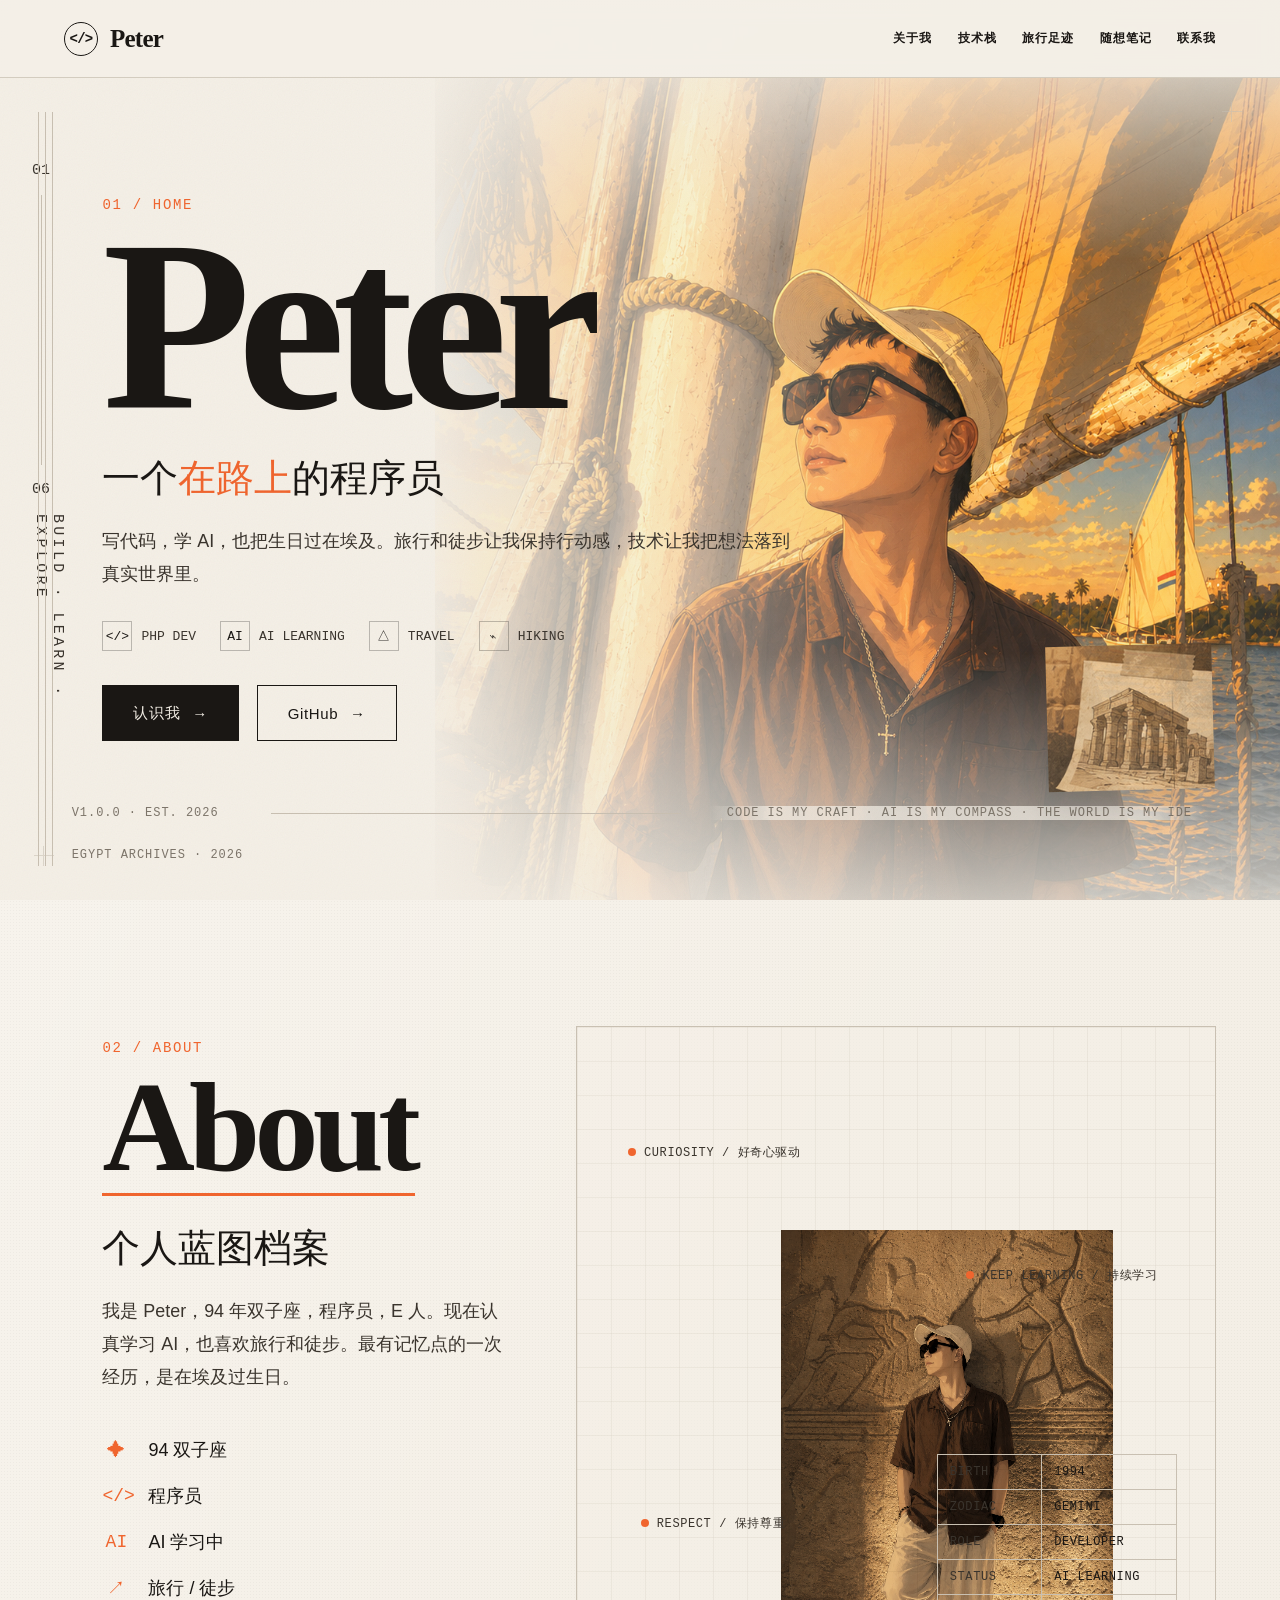
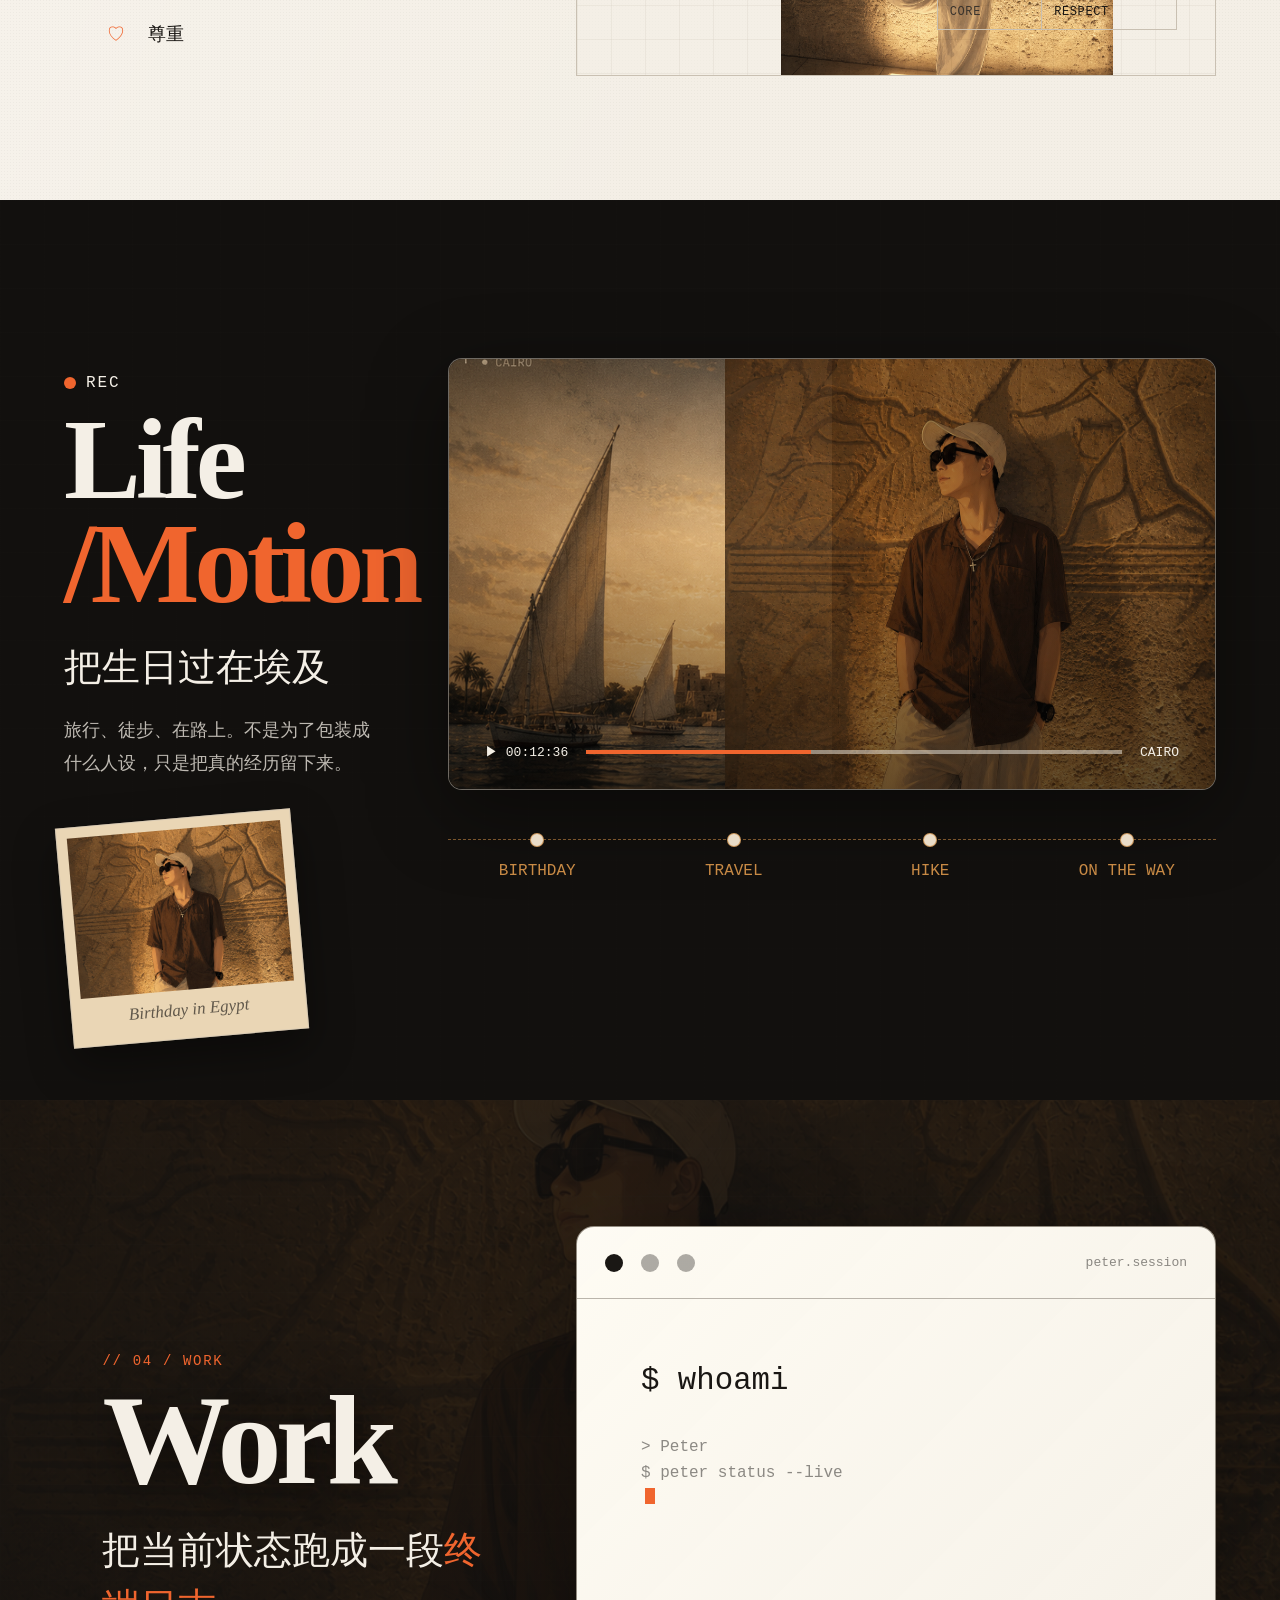
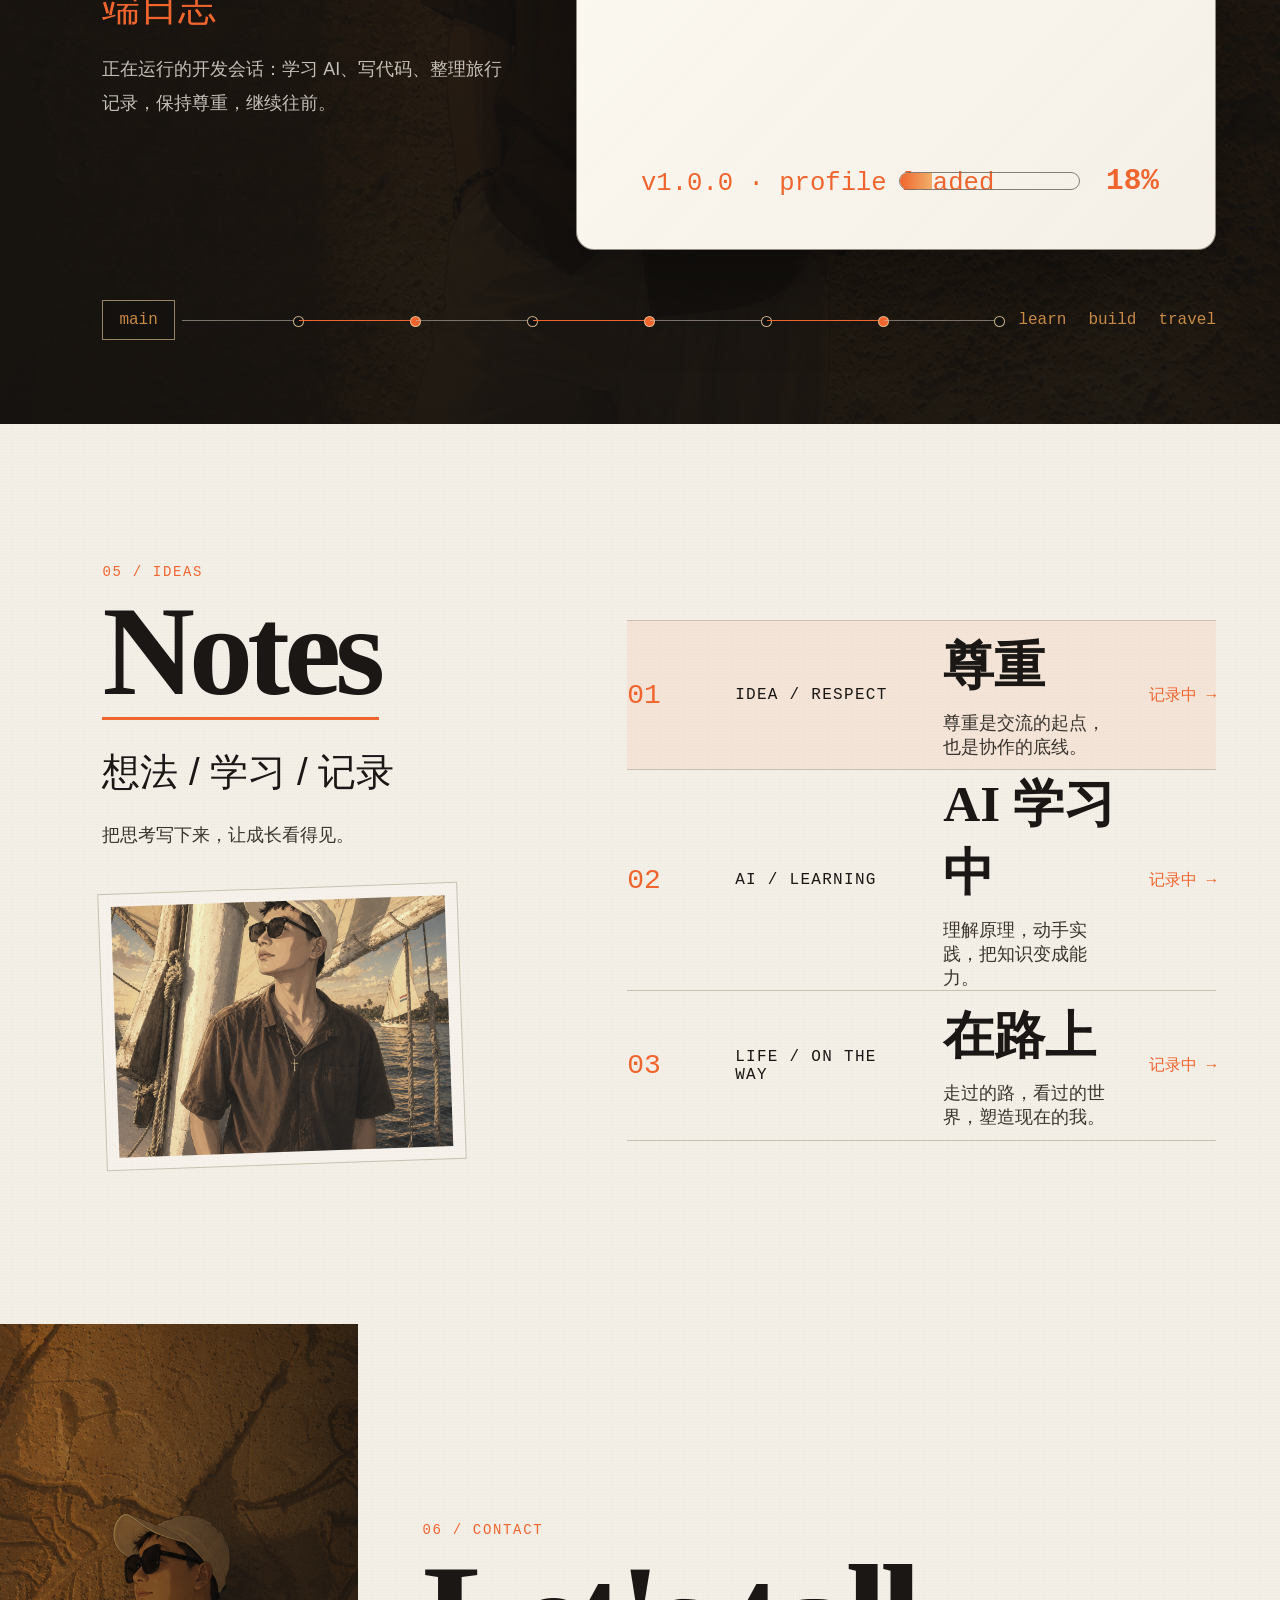
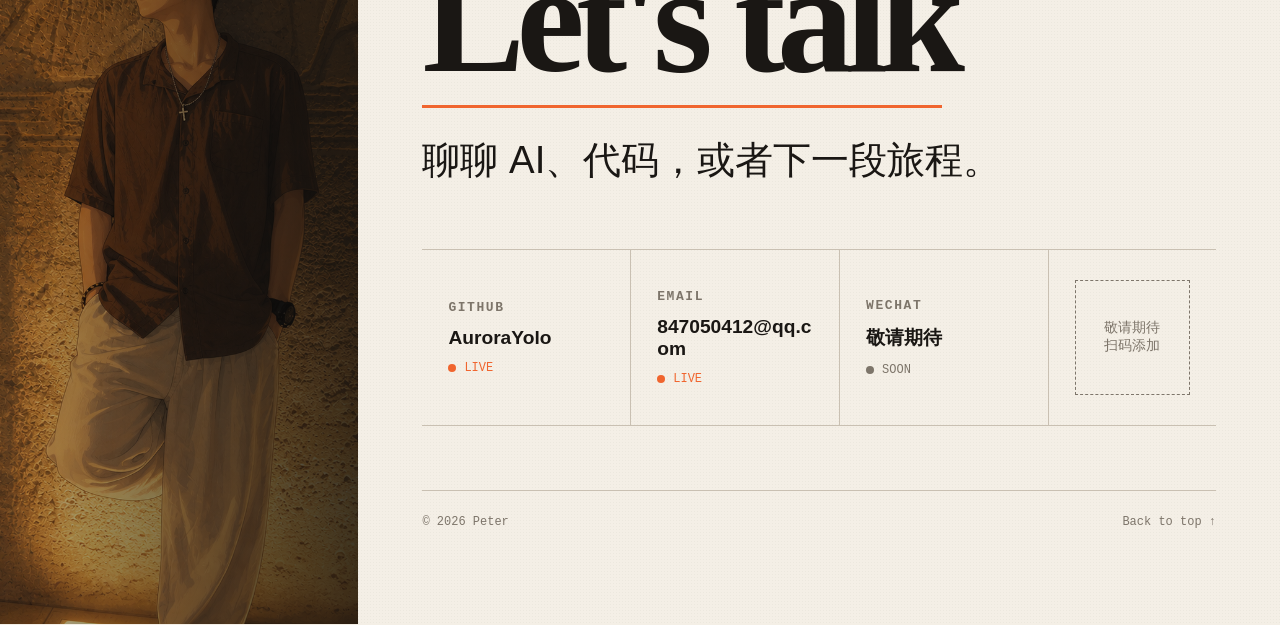
==== index.html @ a28d8b32 "fix" ====
<!doctype html>
<html lang="zh-CN">
  <head>
    <meta charset="utf-8" />
    <meta name="viewport" content="width=device-width, initial-scale=1" />
    <title>Peter - 一个在路上的程序员</title>
    <meta name="description" content="Peter 的个人主页：程序员，AI 学习中，旅行，徒步，在埃及过生日。" />
    <link rel="icon" href="data:," />
    <link rel="stylesheet" href="styles.css?v=20260703i" />
    <script defer src="script.js?v=20260703i"></script>
  </head>
  <body>
    <header class="site-nav">
      <a class="brand" href="#home"><span class="brand-mark">&lt;/&gt;</span>Peter</a>
      <nav class="nav-links" aria-label="主导航">
        <a href="#about">关于我</a>
        <a href="#work">技术栈</a>
        <a href="#life">旅行足迹</a>
        <a href="#notes">随想笔记</a>
        <a href="#contact">联系我</a>
      </nav>
    </header>

    <div class="rail" aria-hidden="true"><span></span><span></span><span></span></div>
    <i class="cross tr" aria-hidden="true"></i>
    <i class="cross bl" aria-hidden="true"></i>
    <i class="cross br" aria-hidden="true"></i>

    <main class="one-page">
      <section id="home" class="page hero" aria-label="Peter 主页">
        <div class="hero-copy" data-reveal>
          <p class="section-index">01 / HOME</p>
          <h1 class="display">Peter</h1>
          <p class="lead">一个<span class="accent">在路上</span>的程序员</p>
          <p class="copy">写代码，学 AI，也把生日过在埃及。旅行和徒步让我保持行动感，技术让我把想法落到真实世界里。</p>
          <div class="hero-meta icon-meta" aria-label="身份标签">
            <span><i>&lt;/&gt;</i>PHP Dev</span>
            <span><i>AI</i>AI Learning</span>
            <span><i>△</i>Travel</span>
            <span><i>⌁</i>Hiking</span>
          </div>
          <div class="btn-row">
            <a class="btn primary" href="#about">认识我 <span>→</span></a>
            <a class="btn" href="https://github.com/AuroraYolo" target="_blank" rel="noopener">GitHub <span>→</span></a>
          </div>
        </div>
        <figure class="hero-art is-particle-loading" data-reveal>
          <img src="assets/generated/peter-egypt-sail-anime-v2.png" alt="Peter 在埃及帆船上的日漫风格旅行照" />
        </figure>
        <figure class="hero-sketch" aria-hidden="true">
          <img src="assets/generated/hero-temple-sketch.png" alt="" />
        </figure>
        <div class="hero-side" aria-hidden="true">
          <span>01</span>
          <i></i>
          <span>06</span>
          <b>BUILD · LEARN · EXPLORE</b>
        </div>
        <div class="hero-footer" aria-hidden="true">
          <span>V1.0.0 · EST. 2026</span>
          <span>CODE IS MY CRAFT · AI IS MY COMPASS · THE WORLD IS MY IDE</span>
          <span>EGYPT ARCHIVES · 2026</span>
        </div>
      </section>

      <section id="about" class="page blueprint" aria-label="关于 Peter">
        <div data-reveal>
          <p class="section-index">02 / ABOUT</p>
          <h2 class="title"><span class="title-line">About</span></h2>
          <p class="lead">个人蓝图档案</p>
          <p class="copy">我是 Peter，94 年双子座，程序员，E 人。现在认真学习 AI，也喜欢旅行和徒步。最有记忆点的一次经历，是在埃及过生日。</p>
          <ul class="spec-list">
            <li><i>✦</i>94 双子座</li>
            <li><i>&lt;/&gt;</i>程序员</li>
            <li><i>AI</i>AI 学习中</li>
            <li><i>↗</i>旅行 / 徒步</li>
            <li><i>♡</i>尊重</li>
          </ul>
        </div>

        <div class="blueprint-board" aria-label="Peter 个人蓝图" data-reveal>
          <img src="assets/generated/peter-egypt-wall-anime.png" alt="Peter 埃及石壁日漫风格人物图" />
          <span class="callout c1">Curiosity / 好奇心驱动</span>
          <span class="callout c2">Keep learning / 持续学习</span>
          <span class="callout c3">Respect / 保持尊重</span>
          <div class="spec-table">
            <div><span>Birth</span><span>1994</span></div>
            <div><span>Zodiac</span><span>Gemini</span></div>
            <div><span>Role</span><span>Developer</span></div>
            <div><span>Status</span><span>AI Learning</span></div>
            <div><span>Core</span><span>Respect</span></div>
          </div>
        </div>
      </section>

      <section id="life" class="page motion" aria-label="生活与旅行">
        <div class="motion-grid">
          <div data-reveal>
            <p class="rec">REC</p>
            <h2 class="title">Life<br /><span class="accent">/Motion</span></h2>
            <p class="lead">把生日过在埃及</p>
            <p class="copy">旅行、徒步、在路上。不是为了包装成什么人设，只是把真的经历留下来。</p>
            <div class="motion-coords" aria-label="旅行坐标">
              <span>CAIRO, EGYPT</span>
              <strong>30.0444° N, 31.2357° E</strong>
            </div>
            <figure class="memory-card">
              <img src="assets/generated/peter-egypt-wall-anime.png" alt="Peter 在埃及石壁前的日漫风格旅行拍立得" />
              <figcaption>Birthday in Egypt</figcaption>
            </figure>
          </div>

          <div data-reveal>
            <figure class="video-frame">
              <img class="video-bg" src="assets/generated/life-nile-video-bg.png" alt="尼罗河帆船旅行背景" />
              <img class="video-person" src="assets/generated/peter-egypt-wall-anime.png" alt="Peter 在埃及石壁前的日漫风格旅行画面" />
              <figcaption class="player">
                <span>▶ 00:12:36</span>
                <span class="track"><i></i></span>
                <span>CAIRO</span>
              </figcaption>
            </figure>
            <div class="route" aria-label="旅行关键词">
              <span>Birthday</span>
              <span>Travel</span>
              <span>Hike</span>
              <span>On the way</span>
            </div>
          </div>
        </div>
      </section>

      <section id="work" class="page work-page" aria-label="终端状态展示">
        <div class="work-grid">
          <div data-reveal>
            <p class="section-index">// 04 / WORK</p>
            <h2 class="title">Work</h2>
            <p class="lead">把当前状态跑成一段<span class="accent">终端日志</span></p>
            <p class="copy">正在运行的开发会话：学习 AI、写代码、整理旅行记录，保持尊重，继续往前。</p>
          </div>

          <div class="terminal" data-reveal>
            <div class="term-bar">
              <span class="window-dots" aria-hidden="true"><i></i><i></i><i></i></span>
              <span class="term-title">peter.session</span>
            </div>
            <div class="term-body">
              <div class="terminal-main">
                <div class="code-lines terminal-output" aria-live="polite" aria-label="终端命令日志" data-terminal-output></div>
                <div class="terminal-progress">
                  <span class="terminal-status" data-terminal-status>v1.0.0 · waiting...</span>
                  <div class="progress" data-min="68" data-max="88" data-speed="2200"><span><i data-progress="75"></i></span><b>75%</b></div>
                </div>
              </div>
            </div>
          </div>
        </div>
        <div class="work-timeline" data-reveal aria-label="状态进度轨道">
          <span>main</span>
          <i></i>
          <b></b>
          <i></i>
          <b></b>
          <i></i>
          <b></b>
          <i></i>
          <em>learn</em>
          <em>build</em>
          <em>travel</em>
        </div>
      </section>

      <section id="notes" class="page notes-grid" aria-label="想法记录">
        <div data-reveal>
          <p class="section-index">05 / IDEAS</p>
          <h2 class="title"><span class="title-line">Notes</span></h2>
          <p class="lead">想法 / 学习 / 记录</p>
          <p class="copy">把思考写下来，让成长看得见。</p>
          <figure class="note-photo">
            <img src="assets/generated/peter-egypt-sail-anime-v2.png" alt="尼罗河帆船旅行缩略图" />
          </figure>
        </div>

        <div class="notes-list" data-reveal>
          <article class="note-row">
            <span class="note-no">01</span>
            <span class="note-type">Idea / Respect</span>
            <div>
              <h3>尊重</h3>
              <p>尊重是交流的起点，也是协作的底线。</p>
            </div>
            <span class="note-link">记录中 →</span>
          </article>
          <article class="note-row">
            <span class="note-no">02</span>
            <span class="note-type">AI / Learning</span>
            <div>
              <h3>AI 学习中</h3>
              <p>理解原理，动手实践，把知识变成能力。</p>
            </div>
            <span class="note-link">记录中 →</span>
          </article>
          <article class="note-row">
            <span class="note-no">03</span>
            <span class="note-type">Life / On the way</span>
            <div>
              <h3>在路上</h3>
              <p>走过的路，看过的世界，塑造现在的我。</p>
            </div>
            <span class="note-link">记录中 →</span>
          </article>
        </div>
      </section>

      <section id="contact" class="contact-page" aria-label="联系 Peter">
        <figure class="contact-portrait" data-reveal>
          <img src="assets/generated/peter-egypt-wall-anime.png" alt="Peter 埃及石壁日漫风格人物图" />
        </figure>
        <div class="contact-main" data-reveal>
          <p class="section-index">06 / CONTACT</p>
          <h2 class="contact-title">Let's talk</h2>
          <p class="lead">聊聊 AI、代码，或者下一段旅程。</p>

          <div class="signal-grid" aria-label="联系方式">
            <a class="signal-card" href="https://github.com/AuroraYolo" target="_blank" rel="noopener">
              <b>GITHUB</b>
              <strong>AuroraYolo</strong>
              <span class="live">LIVE</span>
            </a>
            <a class="signal-card" href="mailto:847050412@qq.com">
              <b>EMAIL</b>
              <strong>847050412@qq.com</strong>
              <span class="live">LIVE</span>
            </a>
            <div class="signal-card">
              <b>WECHAT</b>
              <strong>敬请期待</strong>
              <span class="soon">SOON</span>
            </div>
            <div class="signal-card">
              <div class="qr-placeholder">敬请期待<br />扫码添加</div>
            </div>
          </div>

          <footer class="footer">
            <span>© 2026 Peter</span>
            <a href="#home">Back to top ↑</a>
          </footer>
        </div>
      </section>
    </main>
  </body>
</html>
---- styles.css ----
:root {
  --paper: #f4efe6;
  --paper-deep: #e9dcc8;
  --ink: #1a1714;
  --ink-soft: #3a342d;
  --muted: #7d756a;
  --line: #c9c0b2;
  --accent: #f0652e;
  --dark: #12100e;
  --dark-soft: #1c1713;
  --gold: #c88a45;
  --nav-h: 78px;
  --pad-x: clamp(20px, 5vw, 72px);
  --serif: "Times New Roman", "Noto Serif SC", "Songti SC", serif;
  --sans: Inter, -apple-system, BlinkMacSystemFont, "Noto Sans SC", "PingFang SC", sans-serif;
  --mono: ui-monospace, SFMono-Regular, Menlo, Monaco, Consolas, monospace;
}

* { box-sizing: border-box; }
html { scroll-behavior: smooth; }
body {
  margin: 0;
  color: var(--ink);
  font-family: var(--sans);
  background:
    radial-gradient(rgba(26, 23, 20, .035) 1px, transparent 1px) 0 0 / 3px 3px,
    linear-gradient(115deg, rgba(255,255,255,.35), transparent 40%),
    var(--paper);
  overflow-x: hidden;
}
body::before {
  content: "";
  position: fixed;
  inset: 0;
  pointer-events: none;
  opacity: .05;
  mix-blend-mode: multiply;
  background-image: url("data:image/svg+xml,%3Csvg xmlns='http://www.w3.org/2000/svg' width='180' height='180'%3E%3Cfilter id='n'%3E%3CfeTurbulence type='fractalNoise' baseFrequency='.85' numOctaves='2' stitchTiles='stitch'/%3E%3C/filter%3E%3Crect width='100%25' height='100%25' filter='url(%23n)'/%3E%3C/svg%3E");
  z-index: 40;
}

a { color: inherit; text-decoration: none; }
img { display: block; max-width: 100%; }
figure { margin: 0; }
.one-page > section { scroll-margin-top: var(--nav-h); }

.site-nav {
  position: fixed;
  top: 0;
  left: 0;
  right: 0;
  z-index: 50;
  height: var(--nav-h);
  display: flex;
  align-items: center;
  justify-content: space-between;
  gap: 18px;
  padding: 0 var(--pad-x);
  border-bottom: 1px solid rgba(201, 192, 178, .75);
  background: rgba(244, 239, 230, .84);
  backdrop-filter: blur(10px);
}
.brand {
  display: flex;
  align-items: center;
  gap: 12px;
  font-family: var(--serif);
  font-size: 25px;
  font-weight: 700;
  letter-spacing: -.03em;
}
.brand-mark,
.icon-round {
  display: inline-grid;
  place-items: center;
  width: 34px;
  height: 34px;
  border: 1px solid var(--ink);
  border-radius: 50%;
  font-family: var(--mono);
  font-size: 14px;
}
.nav-links {
  display: flex;
  align-items: center;
  min-width: 0;
  gap: clamp(12px, 2vw, 28px);
  font-size: 12px;
  font-weight: 700;
  letter-spacing: .08em;
  text-transform: uppercase;
}
.nav-links a {
  position: relative;
  padding: 6px 0;
}
.nav-links a:hover,
.nav-links a.is-active { color: var(--accent); }
.nav-links a.is-active::after {
  content: "";
  position: absolute;
  left: 0;
  right: 0;
  bottom: 0;
  height: 1px;
  background: var(--accent);
}

.rail {
  position: fixed;
  left: clamp(18px, 3vw, 48px);
  top: calc(var(--nav-h) + 34px);
  bottom: 34px;
  z-index: 3;
  width: 16px;
  pointer-events: none;
}
.rail span {
  position: absolute;
  top: 0;
  bottom: 0;
  width: 1px;
  background: var(--line);
}
.rail span:nth-child(2) { left: 7px; }
.rail span:nth-child(3) { left: 14px; }

.cross {
  position: fixed;
  z-index: 4;
  width: 20px;
  height: 20px;
  opacity: .55;
  pointer-events: none;
}
.cross::before,
.cross::after {
  content: "";
  position: absolute;
  background: var(--line);
}
.cross::before { left: 9px; top: 0; width: 1px; height: 20px; }
.cross::after { top: 9px; left: 0; width: 20px; height: 1px; }
.cross.tr { top: calc(var(--nav-h) + 24px); right: 38px; }
.cross.bl { bottom: 34px; left: 34px; }
.cross.br { bottom: 34px; right: 38px; }

.page {
  min-height: 100vh;
  padding: calc(var(--nav-h) + 48px) var(--pad-x) 56px clamp(60px, 8vw, 128px);
  position: relative;
}
.section-index {
  font-family: var(--mono);
  color: var(--accent);
  font-size: 14px;
  letter-spacing: .12em;
  text-transform: uppercase;
}
.eyebrow {
  font-family: var(--mono);
  color: var(--muted);
  font-size: 12px;
  letter-spacing: .18em;
  text-transform: uppercase;
}
.display {
  margin: 0;
  font-family: var(--serif);
  font-size: clamp(88px, 15vw, 250px);
  line-height: .82;
  letter-spacing: -.055em;
  font-weight: 700;
}
.title {
  margin: 0;
  font-family: var(--serif);
  font-size: clamp(64px, 10vw, 145px);
  line-height: .9;
  letter-spacing: -.045em;
}
.title-line {
  display: inline-block;
  border-bottom: 3px solid var(--accent);
  padding-bottom: .06em;
}
.lead {
  margin: 24px 0 0;
  max-width: 760px;
  font-size: clamp(24px, 3vw, 44px);
  line-height: 1.48;
  font-weight: 300;
}
.copy {
  color: var(--ink-soft);
  font-size: clamp(16px, 1.4vw, 21px);
  line-height: 1.85;
}
.accent { color: var(--accent); }
.btn-row { display: flex; gap: 18px; flex-wrap: wrap; margin-top: 34px; }
.btn {
  display: inline-flex;
  align-items: center;
  justify-content: center;
  gap: 12px;
  min-height: 56px;
  padding: 0 30px;
  border: 1px solid var(--ink);
  font-size: 15px;
  letter-spacing: .04em;
  transition: .25s ease;
}
.btn:hover { transform: translateY(-2px); border-color: var(--accent); color: var(--accent); }
.btn.primary { background: var(--ink); color: var(--paper); }
.btn.primary:hover { background: var(--accent); border-color: var(--accent); color: var(--paper); }

.hero {
  min-height: 100vh;
  display: flex;
  align-items: center;
  overflow: hidden;
  isolation: isolate;
  padding-top: calc(var(--nav-h) + 72px);
  padding-bottom: 72px;
}
.hero-copy {
  width: min(780px, 54vw);
  padding-bottom: clamp(28px, 6vh, 70px);
  position: relative;
  z-index: 2;
}
.hero .display { font-size: clamp(118px, 19vw, 300px); }
.hero .lead { max-width: 820px; }
.hero-meta {
  display: flex;
  flex-wrap: wrap;
  gap: 16px 24px;
  margin: 30px 0 0;
  font-family: var(--mono);
  color: var(--ink-soft);
  font-size: 13px;
  text-transform: uppercase;
}
.hero-meta span {
  display: inline-flex;
  align-items: center;
  gap: 9px;
}
.hero-meta span::before {
  content: "";
  width: 7px;
  height: 7px;
  border-radius: 50%;
  background: var(--accent);
}
.icon-meta span::before { display: none; }
.icon-meta i {
  display: inline-grid;
  place-items: center;
  width: 30px;
  height: 30px;
  border: 1px solid rgba(26,23,20,.26);
  color: var(--ink);
  font-style: normal;
  font-size: 13px;
}
.hero-art {
  position: absolute;
  inset: var(--nav-h) 0 0 0;
  z-index: 0;
  min-height: 0;
  pointer-events: none;
}
.hero-art img {
  position: absolute;
  right: 0;
  top: 0;
  z-index: 0;
  width: min(66vw, 980px);
  height: 100%;
  object-fit: cover;
  object-position: center top;
  filter: saturate(1.03) contrast(1.03);
  transition: opacity .85s ease, filter 1.1s cubic-bezier(.22,1,.36,1), transform 1.1s cubic-bezier(.22,1,.36,1);
}
.hero-art.is-particle-loading img {
  opacity: .08;
  filter: saturate(1.05) contrast(1.04) blur(14px);
  transform: scale(1.025);
}
.hero-particles {
  position: absolute;
  z-index: 2;
  pointer-events: none;
  opacity: .95;
  transition: opacity .45s ease;
}
.hero-particles.is-done { opacity: 0; }
.hero-art.is-particle-done img {
  opacity: 1;
  filter: saturate(1.03) contrast(1.03);
  transform: none;
}
.hero-art::before {
  content: "";
  position: absolute;
  inset: 0;
  z-index: 1;
  background:
    linear-gradient(90deg, var(--paper) 0%, rgba(244,239,230,.98) 33%, rgba(244,239,230,.48) 54%, transparent 76%),
    linear-gradient(180deg, rgba(244,239,230,.72), transparent 22%, rgba(244,239,230,.1) 70%, rgba(244,239,230,.8));
  pointer-events: none;
}
.stamp {
  position: absolute;
  z-index: 2;
  right: 3vw;
  bottom: 36px;
  border: 1px solid rgba(201,192,178,.85);
  padding: 16px 18px;
  font-family: var(--mono);
  font-size: 12px;
  color: var(--paper);
  background: rgba(18,16,14,.42);
  backdrop-filter: blur(6px);
}
.hero-sketch {
  position: absolute;
  z-index: 3;
  right: clamp(54px, 5.2vw, 92px);
  bottom: 110px;
  width: clamp(142px, 13vw, 208px);
  transform: rotate(-1.5deg);
  filter: sepia(.16) saturate(.92) contrast(.96);
  opacity: .9;
}
.hero-sketch img {
  width: 100%;
  box-shadow: 0 14px 38px rgba(44,32,20,.18);
}
.hero-side {
  position: absolute;
  left: 32px;
  top: 18%;
  bottom: 13%;
  z-index: 2;
  display: grid;
  grid-template-rows: auto 1fr auto 1fr;
  align-items: center;
  gap: 16px;
  font-family: var(--mono);
  color: var(--ink-soft);
  font-size: 15px;
}
.hero-side i {
  display: block;
  width: 1px;
  height: 100%;
  background: var(--line);
  margin-left: 9px;
}
.hero-side b {
  writing-mode: vertical-rl;
  letter-spacing: .22em;
  font-weight: 500;
}
.hero-footer {
  position: absolute;
  z-index: 2;
  left: clamp(70px, 5.6vw, 96px);
  right: clamp(70px, 5vw, 88px);
  bottom: 38px;
  display: grid;
  grid-template-columns: minmax(150px, auto) 1fr minmax(190px, auto);
  align-items: center;
  gap: 28px;
  font-family: var(--mono);
  color: var(--muted);
  font-size: 12px;
  letter-spacing: .08em;
}
.hero-footer::before {
  content: "";
  height: 1px;
  background: var(--line);
  grid-column: 2;
  grid-row: 1;
}
.hero-footer span:nth-child(2) {
  justify-self: center;
  padding: 0 18px;
  background: linear-gradient(90deg, transparent, rgba(244,239,230,.72) 12%, rgba(244,239,230,.72) 88%, transparent);
  position: relative;
  z-index: 1;
}
.hero-footer span:last-child {
  justify-self: end;
}

.blueprint {
  display: grid;
  grid-template-columns: minmax(280px, 32vw) minmax(0, 1fr);
  gap: clamp(34px, 5vw, 72px);
  align-items: start;
}
.spec-list {
  list-style: none;
  padding: 0;
  margin: 42px 0 0;
  display: grid;
  gap: 18px;
}
.spec-list li {
  display: grid;
  grid-template-columns: 34px 1fr;
  align-items: center;
  gap: 12px;
  font-size: 18px;
}
.spec-list i {
  width: 28px;
  height: 28px;
  display: grid;
  place-items: center;
  color: var(--accent);
  font-style: normal;
  font-family: var(--mono);
}
.blueprint-board {
  position: relative;
  min-height: 650px;
  border: 1px solid var(--line);
  background:
    linear-gradient(rgba(201,192,178,.2) 1px, transparent 1px) 0 0 / 34px 34px,
    linear-gradient(90deg, rgba(201,192,178,.2) 1px, transparent 1px) 0 0 / 34px 34px,
    rgba(244,239,230,.55);
  overflow: hidden;
}
.blueprint-board img {
  position: absolute;
  left: 32%;
  bottom: 0;
  width: min(52%, 520px);
  height: auto;
  filter: grayscale(.35) contrast(1.1) sepia(.18);
  mix-blend-mode: multiply;
}
.callout,
.spec-table {
  position: absolute;
  font-family: var(--mono);
  font-size: 12px;
  letter-spacing: .05em;
  color: var(--ink-soft);
  text-transform: uppercase;
}
.callout::before {
  content: "";
  display: inline-block;
  width: 8px;
  height: 8px;
  border-radius: 50%;
  background: var(--accent);
  margin-right: 8px;
}
.c1 { top: 18%; left: 8%; }
.c2 { top: 37%; right: 9%; }
.c3 { bottom: 22%; left: 10%; }
.spec-table {
  right: 6%;
  bottom: 7%;
  min-width: 240px;
  border: 1px solid var(--line);
}
.spec-table div {
  display: grid;
  grid-template-columns: 1fr 1.3fr;
  border-bottom: 1px solid var(--line);
}
.spec-table div:last-child { border-bottom: 0; }
.spec-table span { padding: 10px 12px; }
.spec-table span + span { border-left: 1px solid var(--line); color: var(--ink); }

.motion {
  min-height: 100vh;
  background:
    linear-gradient(rgba(18,16,14,.9), rgba(18,16,14,.96)),
    linear-gradient(rgba(201,192,178,.08) 1px, transparent 1px) 0 0 / 44px 44px,
    linear-gradient(90deg, rgba(201,192,178,.06) 1px, transparent 1px) 0 0 / 44px 44px,
    var(--dark);
  color: var(--paper);
  padding-left: var(--pad-x);
  overflow: hidden;
}
.motion-grid {
  display: grid;
  grid-template-columns: minmax(260px, 25vw) 1fr;
  gap: clamp(28px, 5vw, 72px);
  align-items: start;
}
.motion-grid > div:first-child {
  position: relative;
  min-height: min(720px, calc(100vh - var(--nav-h) - 110px));
  display: flex;
  flex-direction: column;
  justify-content: flex-start;
  padding-top: 32px;
}
.motion .title {
  color: var(--paper);
  font-size: clamp(82px, 9vw, 132px);
}
.motion .copy { color: rgba(244,239,230,.76); }
.rec {
  display: inline-flex;
  align-items: center;
  gap: 10px;
  font-family: var(--mono);
  letter-spacing: .12em;
  color: var(--paper);
}
.rec::before {
  content: "";
  width: 12px;
  height: 12px;
  border-radius: 50%;
  background: var(--accent);
  box-shadow: 0 0 0 0 rgba(240,101,46,.6);
  animation: pulse 2s infinite;
}
.motion-coords {
  display: grid;
  gap: 8px;
  margin-top: 38px;
  padding-left: 28px;
  color: var(--gold);
  font-family: var(--mono);
  font-size: 14px;
  letter-spacing: .04em;
  position: relative;
}
.motion-coords::before {
  content: "⌾";
  position: absolute;
  left: 0;
  top: -1px;
  color: var(--accent);
}
.motion-coords strong {
  color: var(--gold);
  font-weight: 500;
}
.memory-card {
  width: min(236px, 74%);
  position: absolute;
  left: 0;
  bottom: 0;
  padding: 10px 10px 18px;
  background: #ead6b5;
  color: var(--ink);
  border: 1px solid rgba(201,192,178,.55);
  transform: rotate(-5deg);
  box-shadow: 0 18px 44px rgba(0,0,0,.38);
}
.memory-card img {
  aspect-ratio: 4 / 3;
  width: 100%;
  object-fit: cover;
  object-position: center 30%;
  filter: sepia(.12) saturate(.9) contrast(1.02);
}
.memory-card figcaption {
  margin-top: 10px;
  font-family: var(--serif);
  font-style: italic;
  font-size: 17px;
  color: rgba(58,52,45,.78);
  text-align: center;
}
.video-frame {
  position: relative;
  border: 1px solid rgba(201,192,178,.55);
  border-radius: 14px;
  overflow: hidden;
  aspect-ratio: 16 / 9;
  background: #000;
  box-shadow: 0 22px 80px rgba(0,0,0,.42);
  margin-top: 32px;
}
.video-frame img {
  position: absolute;
  inset: 0;
  width: 100%;
  height: 100%;
  object-fit: cover;
  opacity: .9;
}
.video-bg {
  inset: 0 auto 0 0 !important;
  width: 50% !important;
  object-position: left center;
  filter: saturate(.9) sepia(.16) contrast(1.02);
}
.video-person {
  inset: 0 0 0 auto !important;
  width: 64% !important;
  object-position: center 34%;
  filter: saturate(.92) contrast(1.05);
  mix-blend-mode: normal;
}
.video-frame::after {
  content: "";
  position: absolute;
  inset: 0;
  background:
    linear-gradient(90deg, transparent 0%, transparent 42%, rgba(18,16,14,.16) 58%, rgba(18,16,14,.34) 100%),
    linear-gradient(180deg, rgba(0,0,0,.18), transparent 42%, rgba(0,0,0,.46));
}
.player {
  position: absolute;
  z-index: 2;
  left: 36px;
  right: 36px;
  bottom: 28px;
  display: grid;
  grid-template-columns: auto 1fr auto;
  align-items: center;
  gap: 18px;
  font-family: var(--mono);
  font-size: 13px;
}
.track {
  height: 4px;
  background: rgba(244,239,230,.5);
}
.track i {
  display: block;
  width: 42%;
  height: 100%;
  background: var(--accent);
}
.route {
  display: grid;
  grid-template-columns: repeat(4, 1fr);
  gap: 18px;
  margin-top: 38px;
  position: relative;
}
.route::before {
  content: "";
  position: absolute;
  left: 0;
  right: 0;
  top: 11px;
  border-top: 1px dashed rgba(200,138,69,.58);
}
.route span {
  position: relative;
  padding-top: 34px;
  font-family: var(--mono);
  color: var(--gold);
  text-transform: uppercase;
  text-align: center;
}
.route span::before {
  content: "";
  position: absolute;
  top: 5px;
  left: 50%;
  width: 12px;
  height: 12px;
  border-radius: 50%;
  background: var(--paper-deep);
  border: 1px solid rgba(200,138,69,.8);
  transform: translateX(-50%);
}

.work-page {
  min-height: 100vh;
  background:
    linear-gradient(rgba(18,16,14,.86), rgba(18,16,14,.94)),
    linear-gradient(rgba(201,192,178,.08) 1px, transparent 1px) 0 0 / 48px 48px,
    linear-gradient(90deg, rgba(201,192,178,.06) 1px, transparent 1px) 0 0 / 48px 48px,
    url("assets/generated/peter-egypt-wall-anime.png") center / cover;
  color: var(--paper);
  overflow: hidden;
  padding-bottom: 84px;
}
.work-page::after {
  content: "CAIRO · EGYPT · BUILDING";
  position: absolute;
  right: var(--pad-x);
  top: calc(var(--nav-h) + 52px);
  z-index: 1;
  color: rgba(232,203,155,.72);
  font-family: var(--mono);
  font-size: 18px;
  letter-spacing: .04em;
}
.work-grid {
  position: relative;
  z-index: 2;
  display: grid;
  grid-template-columns: minmax(280px, 32vw) minmax(0, 1fr);
  gap: clamp(34px, 5vw, 80px);
  align-items: center;
}
.work-page .copy { color: rgba(244,239,230,.78); }
.work-page .title {
  color: var(--paper);
  text-shadow: 0 8px 38px rgba(0,0,0,.42);
}
.terminal {
  border: 1px solid rgba(120,113,102,.8);
  border-radius: 18px;
  overflow: hidden;
  background:
    linear-gradient(135deg, rgba(255,252,244,.94), rgba(244,239,230,.9)),
    var(--paper);
  color: var(--ink);
  box-shadow: 0 28px 90px rgba(0,0,0,.32);
}
.term-bar {
  display: flex;
  justify-content: flex-start;
  align-items: center;
  gap: 20px;
  min-height: 72px;
  padding: 0 28px;
  border-bottom: 1px solid rgba(120,113,102,.5);
  font-family: var(--mono);
}
.term-title {
  margin-left: auto;
  color: rgba(18,16,14,.48);
  font-size: 13px;
}
.window-dots {
  display: flex;
  gap: 18px;
  align-items: center;
}
.window-dots i {
  width: 18px;
  height: 18px;
  border-radius: 50%;
  background: rgba(18,16,14,.34);
}
.window-dots i:first-child {
  background: var(--ink);
}
.term-body {
  padding: clamp(34px, 5vw, 72px) clamp(34px, 5vw, 72px) clamp(28px, 4vw, 56px);
  display: block;
  min-height: clamp(360px, 34vw, 500px);
}
.terminal-main {
  min-height: inherit;
  display: grid;
  grid-template-rows: 1fr auto;
}
.code-lines {
  font-family: var(--mono);
  color: rgba(18,16,14,.48);
  line-height: 1.62;
  min-height: 11em;
  white-space: pre;
}
.terminal-output .term-line:first-child {
  margin-bottom: 22px;
  color: var(--ink);
  font-size: clamp(25px, 2.4vw, 39px);
  line-height: 1.2;
}
.term-line {
  min-height: 1.62em;
}
.terminal-output:not(.is-complete)::after {
  content: "";
  display: inline-block;
  width: .64em;
  height: 1.05em;
  margin-left: 4px;
  vertical-align: -0.12em;
  background: var(--accent);
  animation: cursorBlink 1s steps(1) infinite;
}
.ok { color: #9ed277; }
.run { color: #cf6a2d; }
.lock { color: #3f72a7; }
.progress {
  margin-top: 22px;
  display: grid;
  grid-template-columns: 1fr auto;
  gap: 26px;
  align-items: center;
  font-family: var(--mono);
}
.progress span:first-child {
  height: 18px;
  border-radius: 999px;
  overflow: hidden;
  border: 1px solid rgba(120,113,102,.9);
  background: transparent;
}
.progress i {
  display: block;
  width: 0;
  height: 100%;
  background: linear-gradient(90deg, var(--accent), #f1b06a);
  transition: width 1.2s cubic-bezier(.2,.8,.2,1);
}
.terminal-progress {
  display: grid;
  grid-template-columns: minmax(210px, auto) minmax(260px, 1fr);
  gap: clamp(20px, 4vw, 48px);
  align-items: end;
  margin-top: 36px;
}
.terminal-progress .progress {
  margin-top: 0;
}
.terminal-status {
  color: var(--accent);
  font-family: var(--mono);
  font-size: clamp(18px, 2vw, 28px);
  white-space: nowrap;
}
.terminal-progress .progress b {
  color: var(--accent);
  font-size: clamp(20px, 2.3vw, 31px);
}
.status-table span:nth-child(even) {
  overflow-wrap: normal;
}
.tech-table.status-table {
  display: block;
  align-self: end;
}
.status-table div {
  grid-template-columns: .8fr 1.2fr;
  border-right: 0;
  border-bottom: 1px solid rgba(201,192,178,.26);
}
.status-table div:nth-child(n+4) { border-top: 0; }
.status-table span {
  min-width: 0;
  overflow-wrap: normal;
}
.work-timeline {
  position: relative;
  z-index: 2;
  margin-top: 50px;
  display: grid;
  grid-template-columns: 80px repeat(7, minmax(26px, 1fr)) repeat(3, minmax(70px, auto));
  align-items: center;
  gap: 0;
  font-family: var(--mono);
  color: rgba(244,239,230,.72);
}
.work-timeline span {
  justify-self: start;
  border: 1px solid rgba(232,203,155,.62);
  padding: 10px 16px;
  color: var(--gold);
  background: rgba(18,16,14,.72);
}
.work-timeline i,
.work-timeline b {
  position: relative;
  display: block;
  height: 1px;
  background: rgba(201,192,178,.55);
}
.work-timeline b { background: var(--accent); }
.work-timeline i::after,
.work-timeline b::after {
  content: "";
  position: absolute;
  right: -5px;
  top: -4px;
  width: 9px;
  height: 9px;
  border-radius: 50%;
  border: 1px solid rgba(232,203,155,.84);
  background: var(--dark);
}
.work-timeline b::after { background: var(--accent); }
.work-timeline em {
  padding-left: 18px;
  color: var(--gold);
  font-style: normal;
}
.tech-table {
  border: 1px solid rgba(201,192,178,.35);
  align-self: end;
}
.tech-table div {
  display: grid;
  grid-template-columns: 1fr 1.2fr;
  border-bottom: 1px solid rgba(201,192,178,.26);
}
.tech-table div:last-child { border-bottom: 0; }
.tech-table span {
  padding: 15px 16px;
  font-family: var(--mono);
}
.tech-table span:nth-child(odd) { color: var(--gold); }

.notes-grid {
  display: grid;
  grid-template-columns: minmax(260px, 35vw) minmax(0, 1fr);
  gap: clamp(30px, 6vw, 90px);
  align-items: start;
}
.note-photo {
  margin-top: 36px;
  width: min(360px, 100%);
  border: 1px solid var(--line);
  padding: 12px;
  transform: rotate(-2deg);
  background: rgba(255,255,255,.18);
}
.note-photo img {
  aspect-ratio: 4 / 3;
  object-fit: cover;
  filter: sepia(.38) saturate(.65) contrast(.92);
}
.notes-list {
  display: grid;
  gap: 0;
  margin-top: 70px;
}
.note-row {
  display: grid;
  grid-template-columns: 80px 180px 1fr auto;
  align-items: center;
  gap: 28px;
  min-height: 150px;
  border-bottom: 1px solid var(--line);
  transition: .25s ease;
}
.note-row:first-child {
  border-top: 1px solid var(--line);
  background: rgba(240,101,46,.08);
}
.note-row:hover {
  background: rgba(240,101,46,.1);
  padding-left: 10px;
}
.note-no {
  font-family: var(--mono);
  color: var(--accent);
  font-size: 28px;
}
.note-type {
  font-family: var(--mono);
  letter-spacing: .08em;
  text-transform: uppercase;
}
.note-row h2,
.note-row h3 {
  margin: 0 0 10px;
  font-family: var(--serif);
  font-size: clamp(34px, 4vw, 56px);
}
.note-row p {
  margin: 0;
  color: var(--ink-soft);
  font-size: 18px;
}
.note-link {
  color: var(--accent);
  font-family: var(--mono);
  white-space: nowrap;
}

.contact-page {
  min-height: 100vh;
  display: grid;
  grid-template-columns: minmax(240px, 28vw) minmax(0, 1fr);
  gap: clamp(28px, 5vw, 76px);
  align-items: stretch;
  padding-bottom: 0;
}
.contact-portrait {
  align-self: stretch;
  position: relative;
  min-height: 620px;
  background: var(--dark);
  overflow: hidden;
}
.contact-portrait img {
  width: 100%;
  height: 100%;
  object-fit: cover;
  object-position: center top;
  opacity: .86;
}
.contact-portrait::after {
  content: "";
  position: absolute;
  inset: 0;
  background: linear-gradient(90deg, rgba(18,16,14,.15), rgba(18,16,14,.78));
}
.contact-main {
  padding: calc(var(--nav-h) + 54px) var(--pad-x) 44px 0;
  display: flex;
  flex-direction: column;
  justify-content: center;
}
.contact-title {
  margin: 0;
  font-family: var(--serif);
  font-size: clamp(72px, 12vw, 180px);
  line-height: .88;
  letter-spacing: -.055em;
}
.contact-title::after {
  content: "";
  display: block;
  width: min(520px, 80%);
  height: 3px;
  margin-top: 18px;
  background: var(--accent);
}
.signal-grid {
  margin-top: 60px;
  display: grid;
  grid-template-columns: 1fr 1fr 1fr minmax(150px, .8fr);
  border-top: 1px solid var(--line);
  border-bottom: 1px solid var(--line);
}
.signal-card {
  min-height: 160px;
  padding: 30px 26px;
  border-right: 1px solid var(--line);
  display: flex;
  flex-direction: column;
  justify-content: center;
  gap: 12px;
}
.signal-card:last-child { border-right: 0; }
.signal-card b {
  font-family: var(--mono);
  font-size: 13px;
  color: var(--muted);
  letter-spacing: .12em;
}
.signal-card strong {
  font-size: clamp(18px, 1.5vw, 25px);
  overflow-wrap: anywhere;
}
.live,
.soon {
  display: inline-flex;
  align-items: center;
  gap: 8px;
  font-family: var(--mono);
  font-size: 12px;
  color: var(--accent);
}
.live::before,
.soon::before {
  content: "";
  width: 8px;
  height: 8px;
  border-radius: 50%;
  background: var(--accent);
}
.soon { color: var(--muted); }
.soon::before { background: var(--muted); }
.qr-placeholder {
  display: grid;
  place-items: center;
  aspect-ratio: 1;
  border: 1px dashed var(--muted);
  font-size: 14px;
  text-align: center;
  color: var(--muted);
}

.footer {
  display: flex;
  justify-content: space-between;
  gap: 24px;
  margin-top: 64px;
  padding-top: 24px;
  border-top: 1px solid var(--line);
  font-family: var(--mono);
  color: var(--muted);
  font-size: 12px;
}

[data-reveal] {
  opacity: 0;
  transform: translateY(18px);
  transition: opacity .7s ease, transform .7s ease;
}
[data-reveal].is-visible {
  opacity: 1;
  transform: translateY(0);
}
@keyframes pulse {
  0% { box-shadow: 0 0 0 0 rgba(240,101,46,.55); }
  70% { box-shadow: 0 0 0 9px rgba(240,101,46,0); }
  100% { box-shadow: 0 0 0 0 rgba(240,101,46,0); }
}
@keyframes cursorBlink {
  0%, 50% { opacity: 1; }
  51%, 100% { opacity: 0; }
}

@media (max-width: 980px) {
  .nav-links { gap: 12px; font-size: 10px; }
  .hero,
  .blueprint,
  .motion-grid,
  .work-grid,
  .notes-grid,
  .contact-page {
    grid-template-columns: 1fr;
  }
  .hero-art { min-height: 560px; order: -1; }
  .hero-art img { width: 100%; }
  .motion-grid > div:first-child {
    display: block;
    min-height: auto;
    padding-top: 0;
  }
  .memory-card {
    position: relative;
    left: auto;
    bottom: auto;
    margin-top: 32px;
  }
  .term-body,
  .signal-grid {
    grid-template-columns: 1fr;
  }
  .tech-table.status-table {
    grid-template-columns: repeat(2, minmax(0, 1fr));
  }
  .status-table div:nth-child(3n) { border-right: 1px solid rgba(201,192,178,.26); }
  .status-table div:nth-child(2n) { border-right: 0; }
  .status-table div:nth-child(n+3) { border-top: 1px solid rgba(201,192,178,.26); }
  .signal-card { border-right: 0; border-bottom: 1px solid var(--line); }
  .signal-card:last-child { border-bottom: 0; }
  .contact-main { padding-left: var(--pad-x); }
}

@media (max-width: 640px) {
  :root { --nav-h: 68px; }
  .rail, .cross { display: none; }
  .site-nav { padding: 0 18px; }
  .brand { font-size: 21px; }
  .brand-mark { width: 28px; height: 28px; }
  .nav-links {
    flex: 1 1 auto;
    max-width: calc(100vw - 118px);
    overflow-x: auto;
    justify-content: flex-end;
    scrollbar-width: none;
  }
  .nav-links::-webkit-scrollbar { display: none; }
  .page { padding: calc(var(--nav-h) + 34px) 20px 46px; }
  .hero {
    display: block;
    min-height: auto;
    padding: calc(var(--nav-h) + 42px) 20px 52px;
  }
  .hero-copy {
    width: 100%;
    padding-bottom: 0;
  }
  .display { font-size: clamp(86px, 31vw, 128px); }
  .hero .display { font-size: clamp(86px, 31vw, 128px); }
  .lead { font-size: 22px; }
  .hero-side,
  .hero-footer,
  .hero-sketch {
    display: none;
  }
  .hero-art {
    position: relative;
    inset: auto;
    height: 430px;
    min-height: 0;
    margin: 34px -20px 0;
    overflow: hidden;
  }
  .hero-art img {
    position: absolute;
    right: -74px;
    top: 0;
    z-index: 0;
    width: calc(100% + 130px);
    height: 100%;
    object-fit: cover;
    object-position: center top;
  }
  .hero-art::before {
    background:
      linear-gradient(90deg, var(--paper) 0%, rgba(244,239,230,.88) 24%, rgba(244,239,230,.22) 60%, transparent 100%),
      linear-gradient(180deg, rgba(244,239,230,.25), transparent 56%, var(--paper));
  }
  .hero-meta {
    gap: 14px 18px;
    font-size: 12px;
  }
  .icon-meta i {
    width: 28px;
    height: 28px;
  }
  .hero-art, .blueprint-board, .contact-portrait { min-height: 0; }
  .blueprint-board, .contact-portrait { min-height: 440px; }
  .spec-table { position: relative; right: auto; bottom: auto; margin: 24px; }
  .callout { display: none; }
  .route { grid-template-columns: 1fr 1fr; }
  .work-page::after { display: none; }
  .work-grid { gap: 28px; }
  .terminal { border-radius: 14px; margin: 0 -4px; }
  .term-bar { padding: 14px 16px; font-size: 12px; }
  .term-body {
    padding: 20px 16px;
    gap: 22px;
    min-height: 260px;
  }
  .project-name {
    font-size: 40px;
    margin-bottom: 14px;
  }
  .code-lines {
    min-height: 7em;
    white-space: pre-wrap;
    overflow-wrap: anywhere;
    font-size: 12px;
  }
  .terminal-output .term-line:first-child {
    font-size: 22px;
  }
  .terminal-progress {
    grid-template-columns: 1fr;
    gap: 12px;
  }
  .terminal-status {
    font-size: 16px;
    white-space: normal;
  }
  .progress {
    grid-template-columns: minmax(0, 1fr) 44px;
    gap: 10px;
  }
  .progress span:first-child { height: 13px; }
  .terminal-progress { margin-top: 12px; }
  .work-timeline {
    display: flex;
    flex-wrap: wrap;
    gap: 10px;
    margin-top: 28px;
  }
  .work-timeline span,
  .work-timeline em {
    padding: 9px 12px;
  }
  .work-timeline i,
  .work-timeline b {
    flex: 1 1 42px;
    min-width: 34px;
  }
  .note-photo {
    width: 100%;
    transform: none;
  }
  .tech-table.status-table { grid-template-columns: 1fr; }
  .status-table div,
  .status-table div:nth-child(2n),
  .status-table div:nth-child(3n) {
    border-right: 0;
  }
  .status-table div + div { border-top: 1px solid rgba(201,192,178,.26); }
  .note-row {
    grid-template-columns: 52px 1fr;
    min-height: auto;
    padding: 24px 0;
  }
  .note-row > *:nth-child(n+3) { grid-column: 2; }
  .note-link { display: none; }
  .footer { flex-direction: column; }
}

@media (prefers-reduced-motion: reduce) {
  .hero-art.is-particle-loading img,
  .hero-art img {
    opacity: 1;
    filter: saturate(1.03) contrast(1.03);
    transition: none;
    transform: none;
  }
  .hero-particles {
    display: none;
  }
}
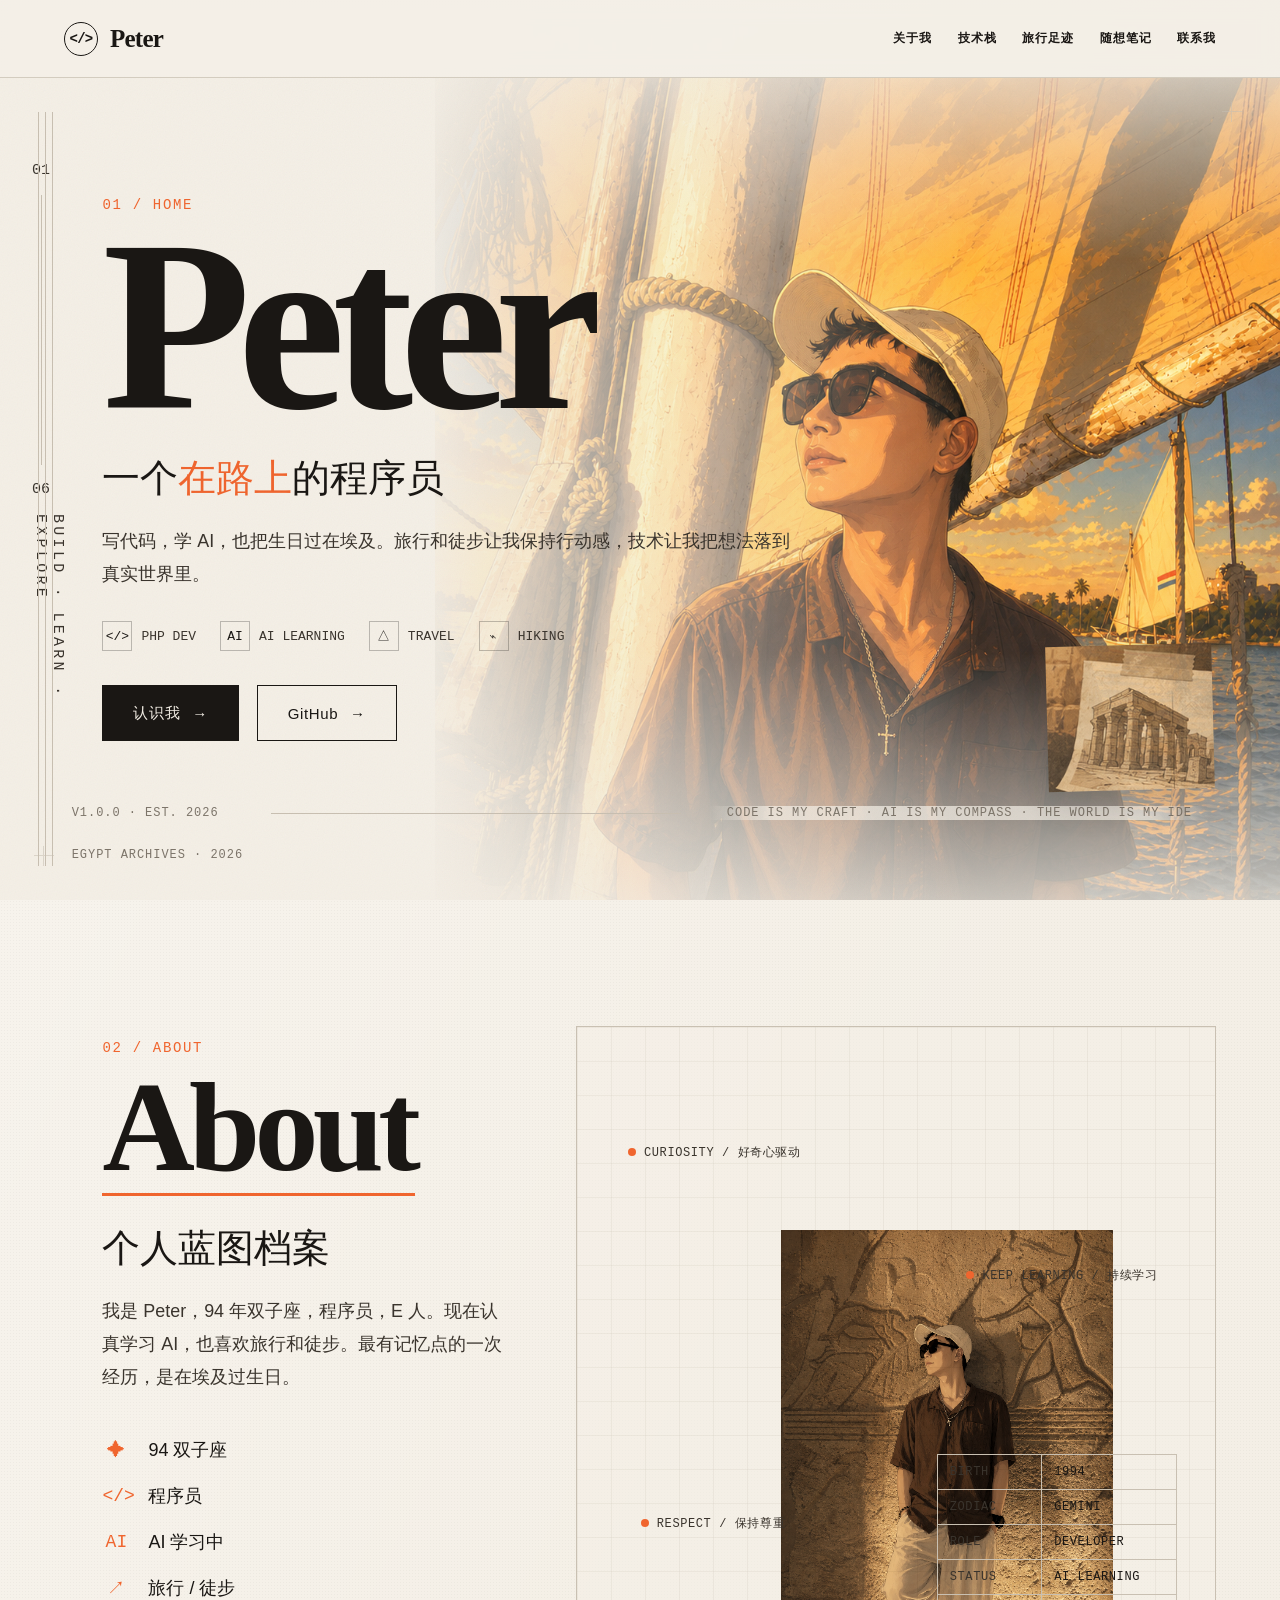
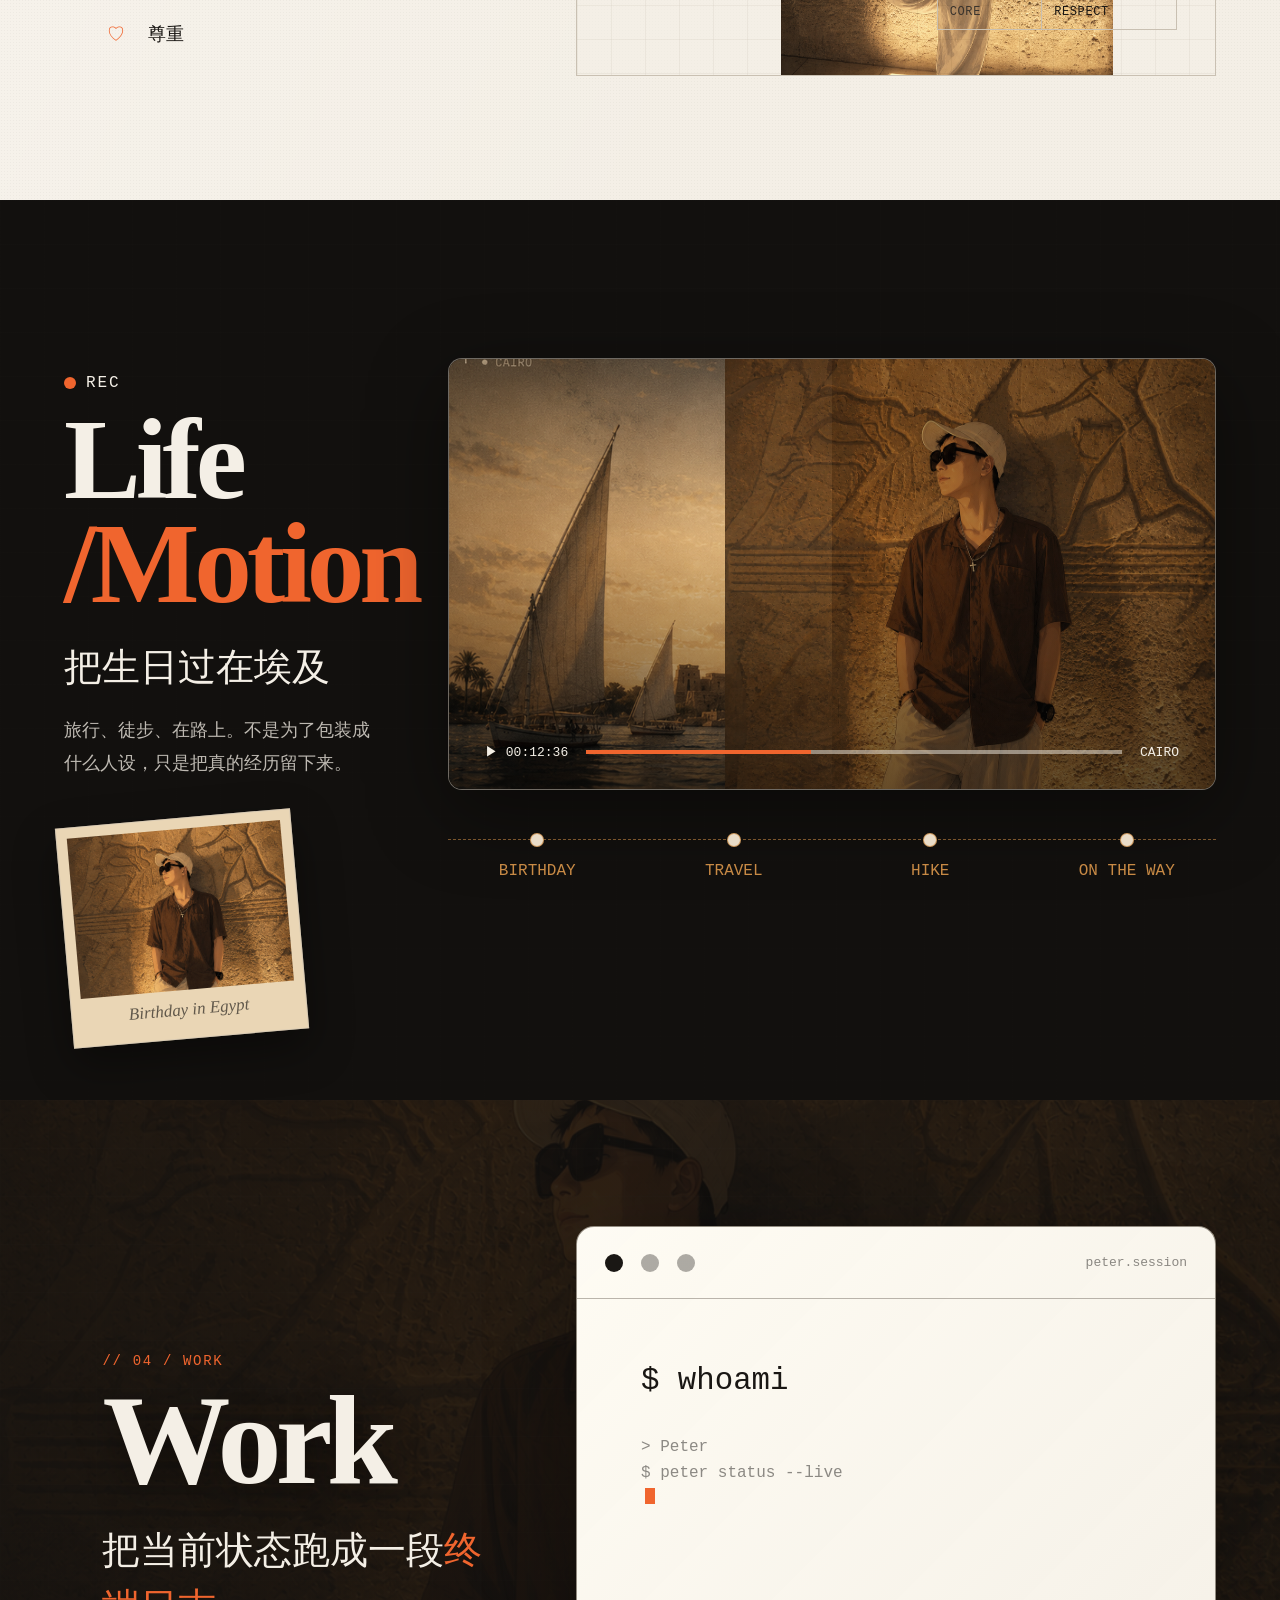
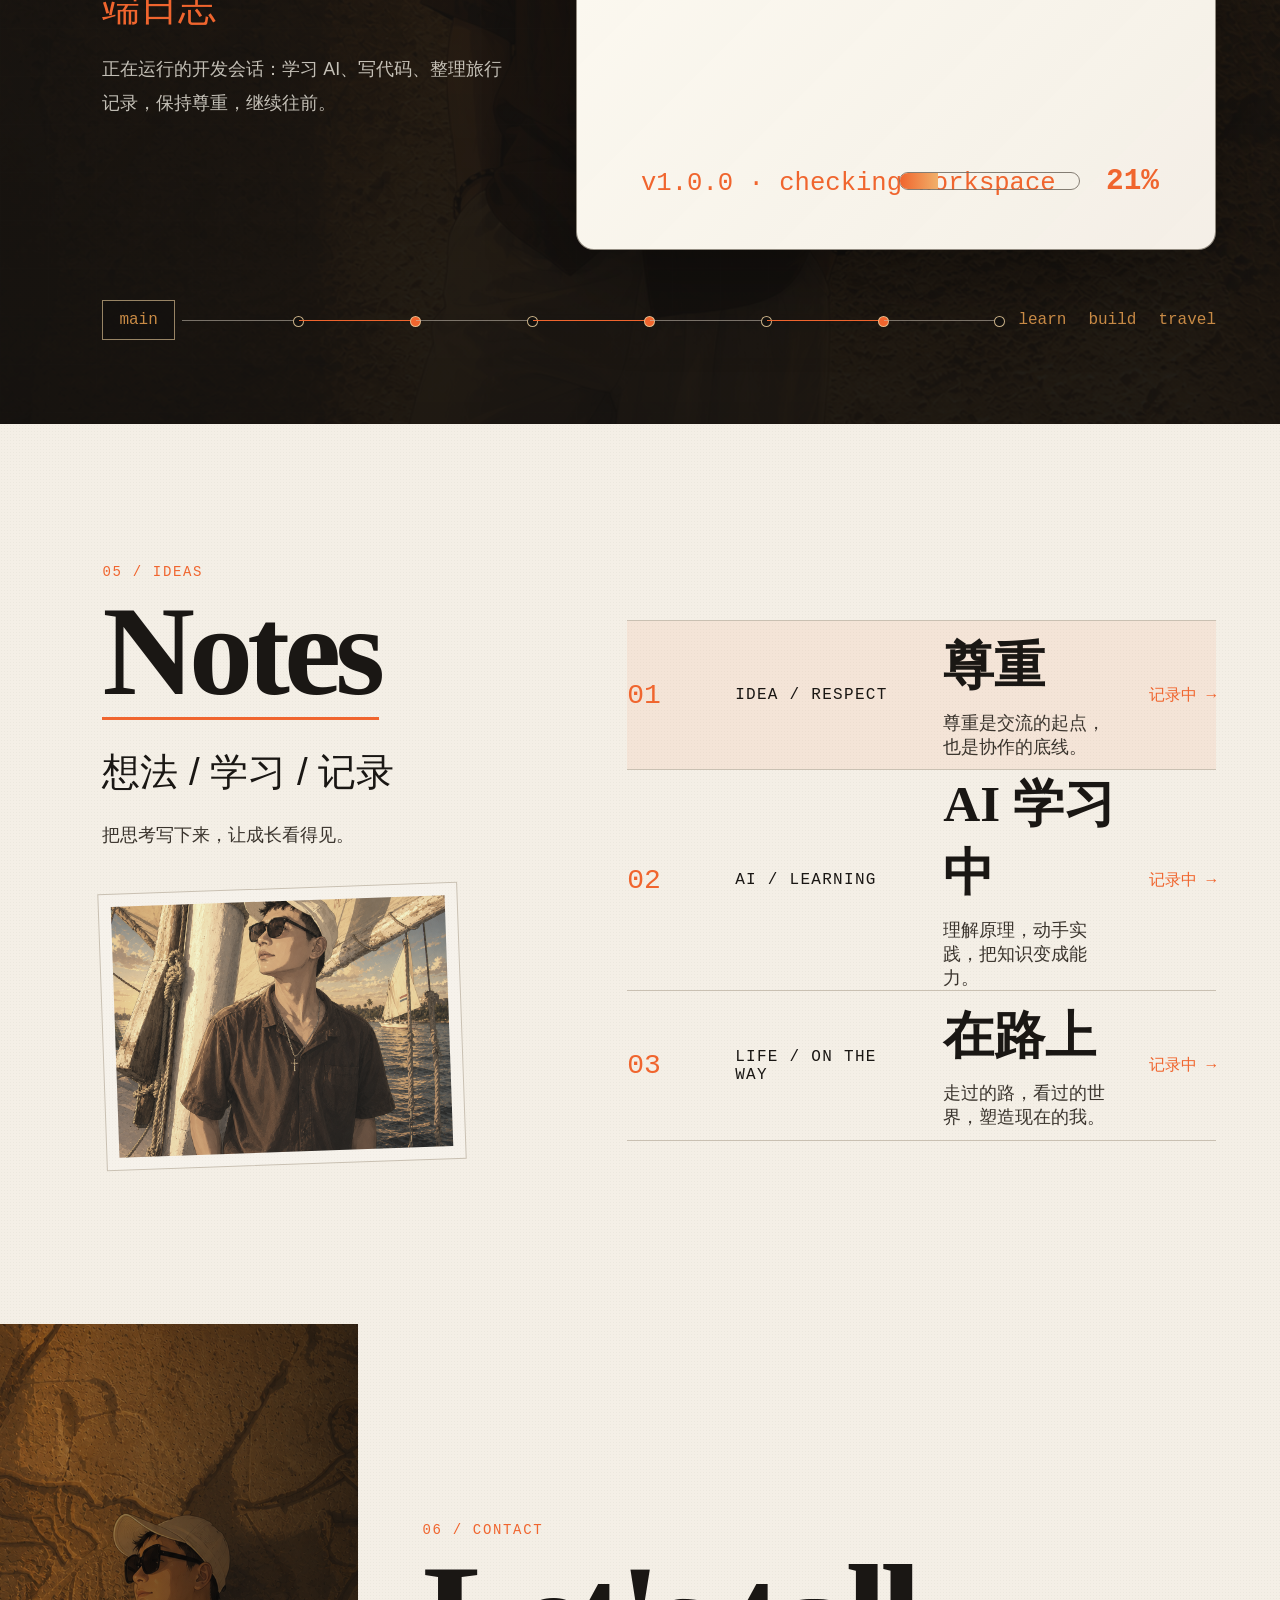
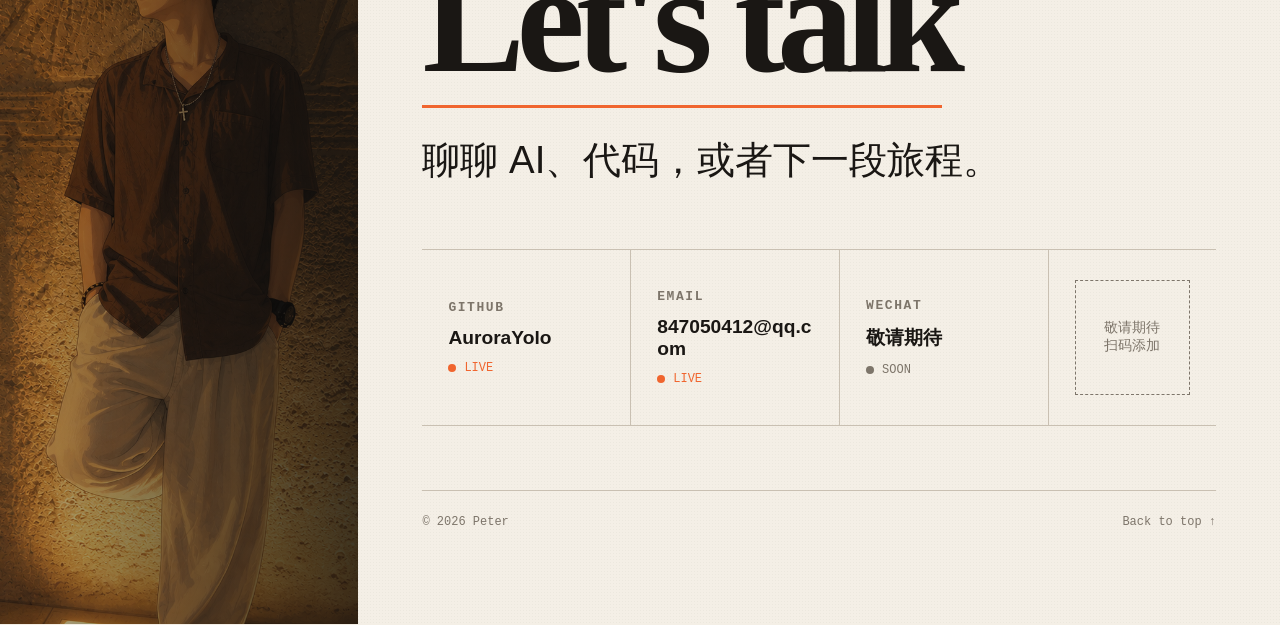
==== commit 83cb5931: "update version" ====
--- a/index.html
+++ b/index.html
@@ -6,8 +6,8 @@
     <title>Peter - 一个在路上的程序员</title>
     <meta name="description" content="Peter 的个人主页：程序员，AI 学习中，旅行，徒步，在埃及过生日。" />
     <link rel="icon" href="data:," />
-    <link rel="stylesheet" href="styles.css?v=20260703i" />
-    <script defer src="script.js?v=20260703i"></script>
+    <link rel="stylesheet" href="styles.css?v=20260703j" />
+    <script defer src="script.js?v=20260703j"></script>
   </head>
   <body>
     <header class="site-nav">
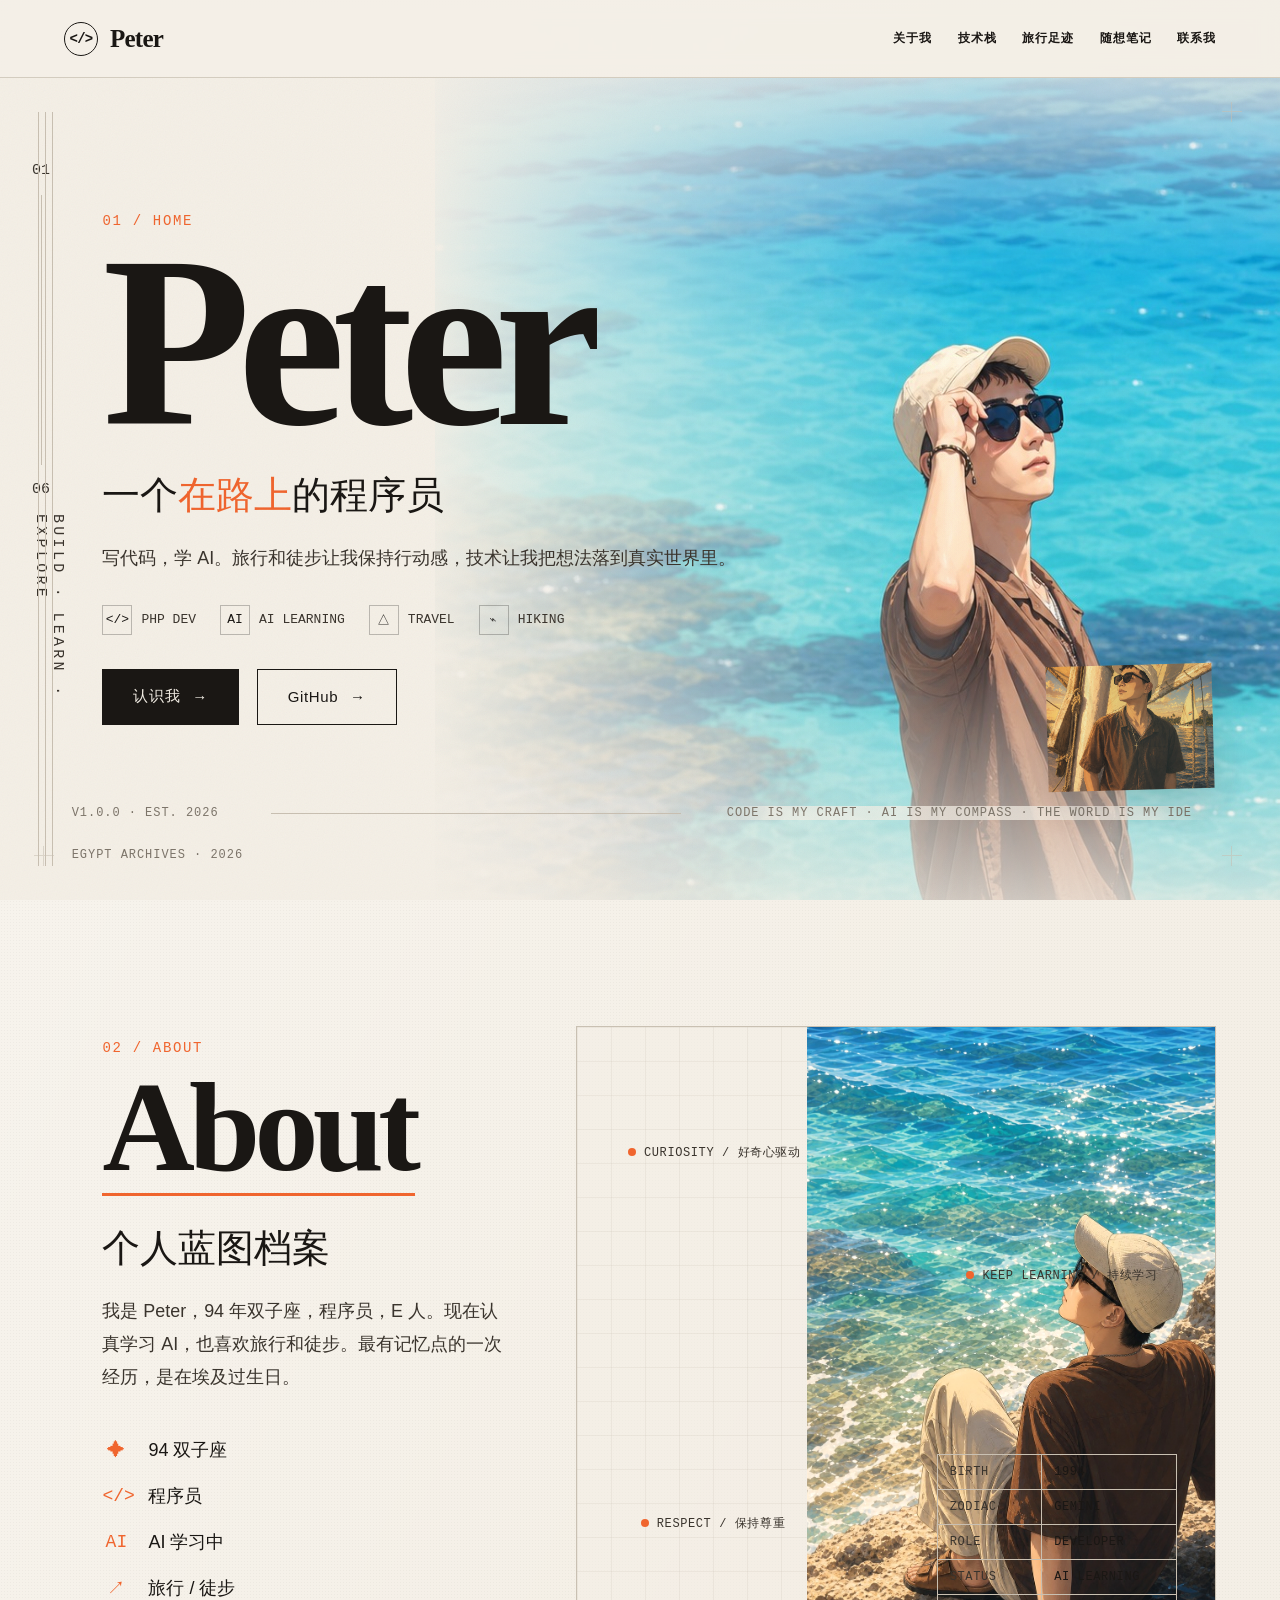
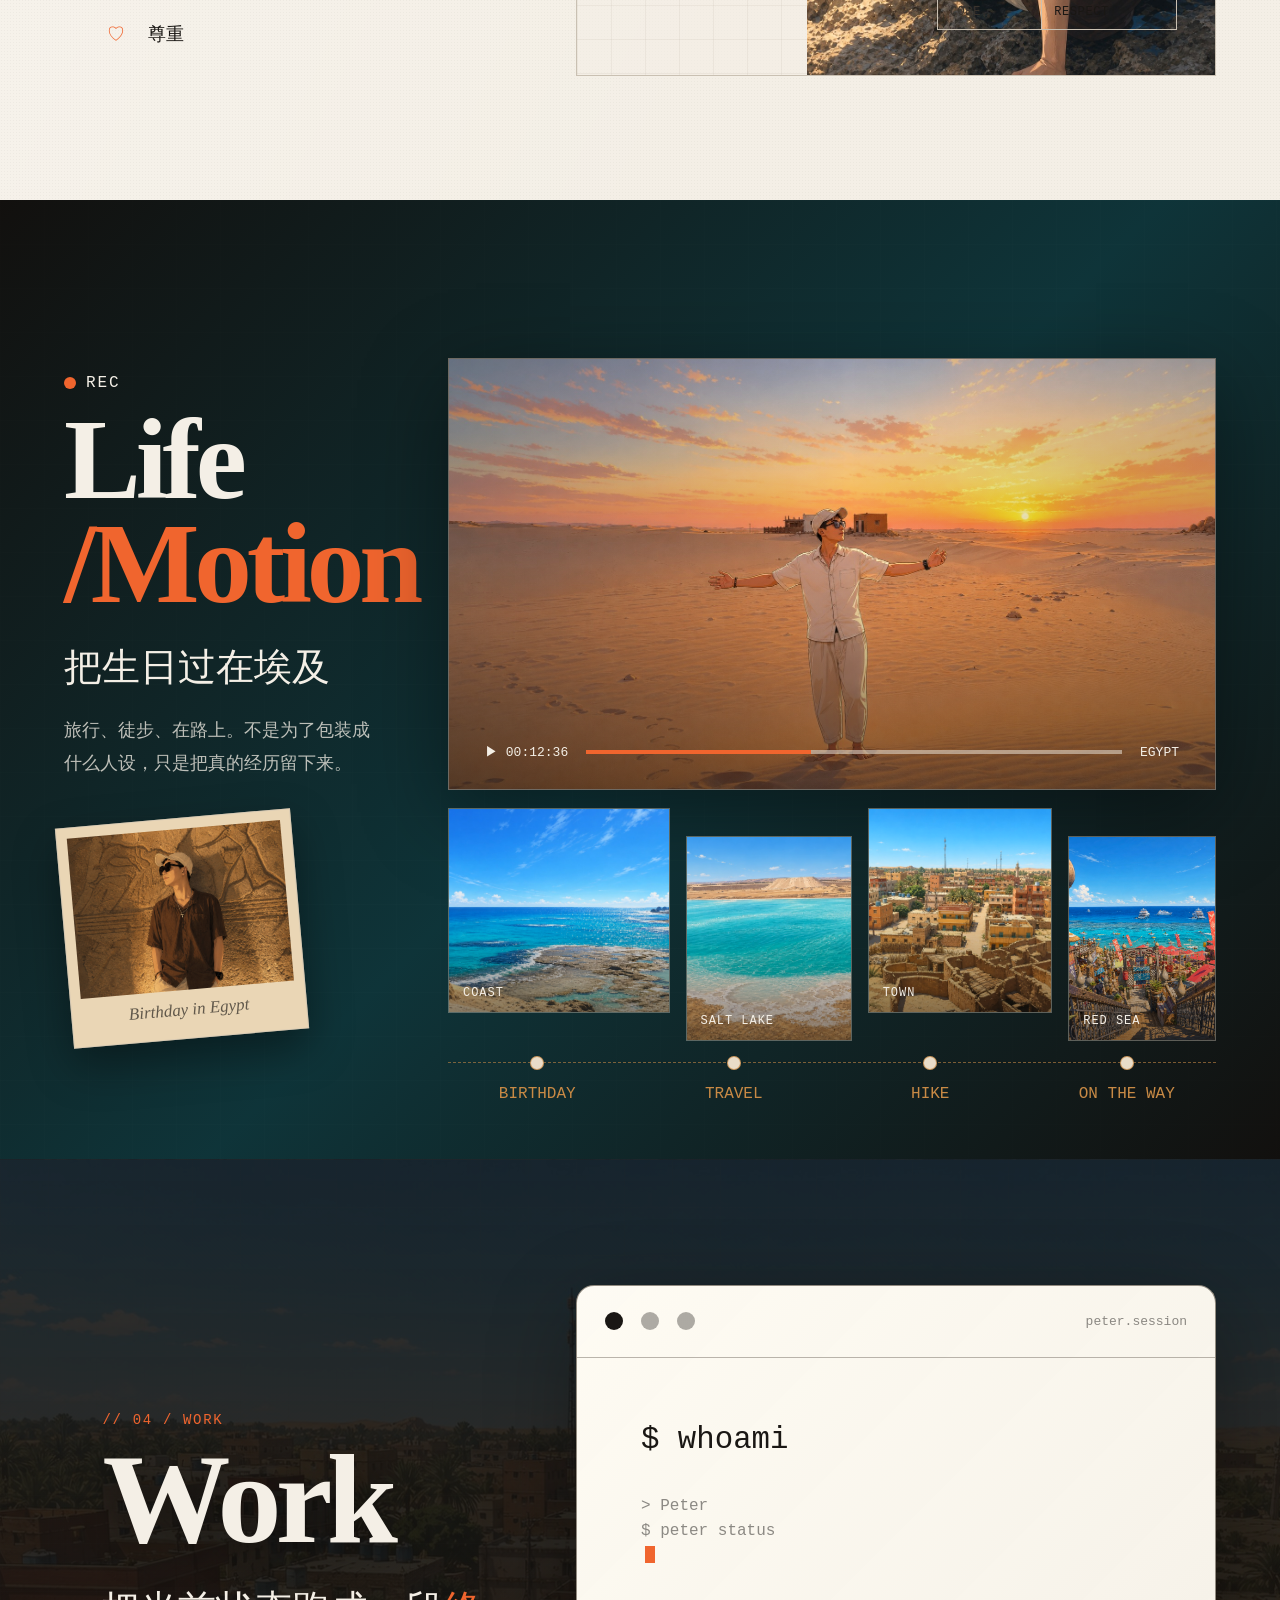
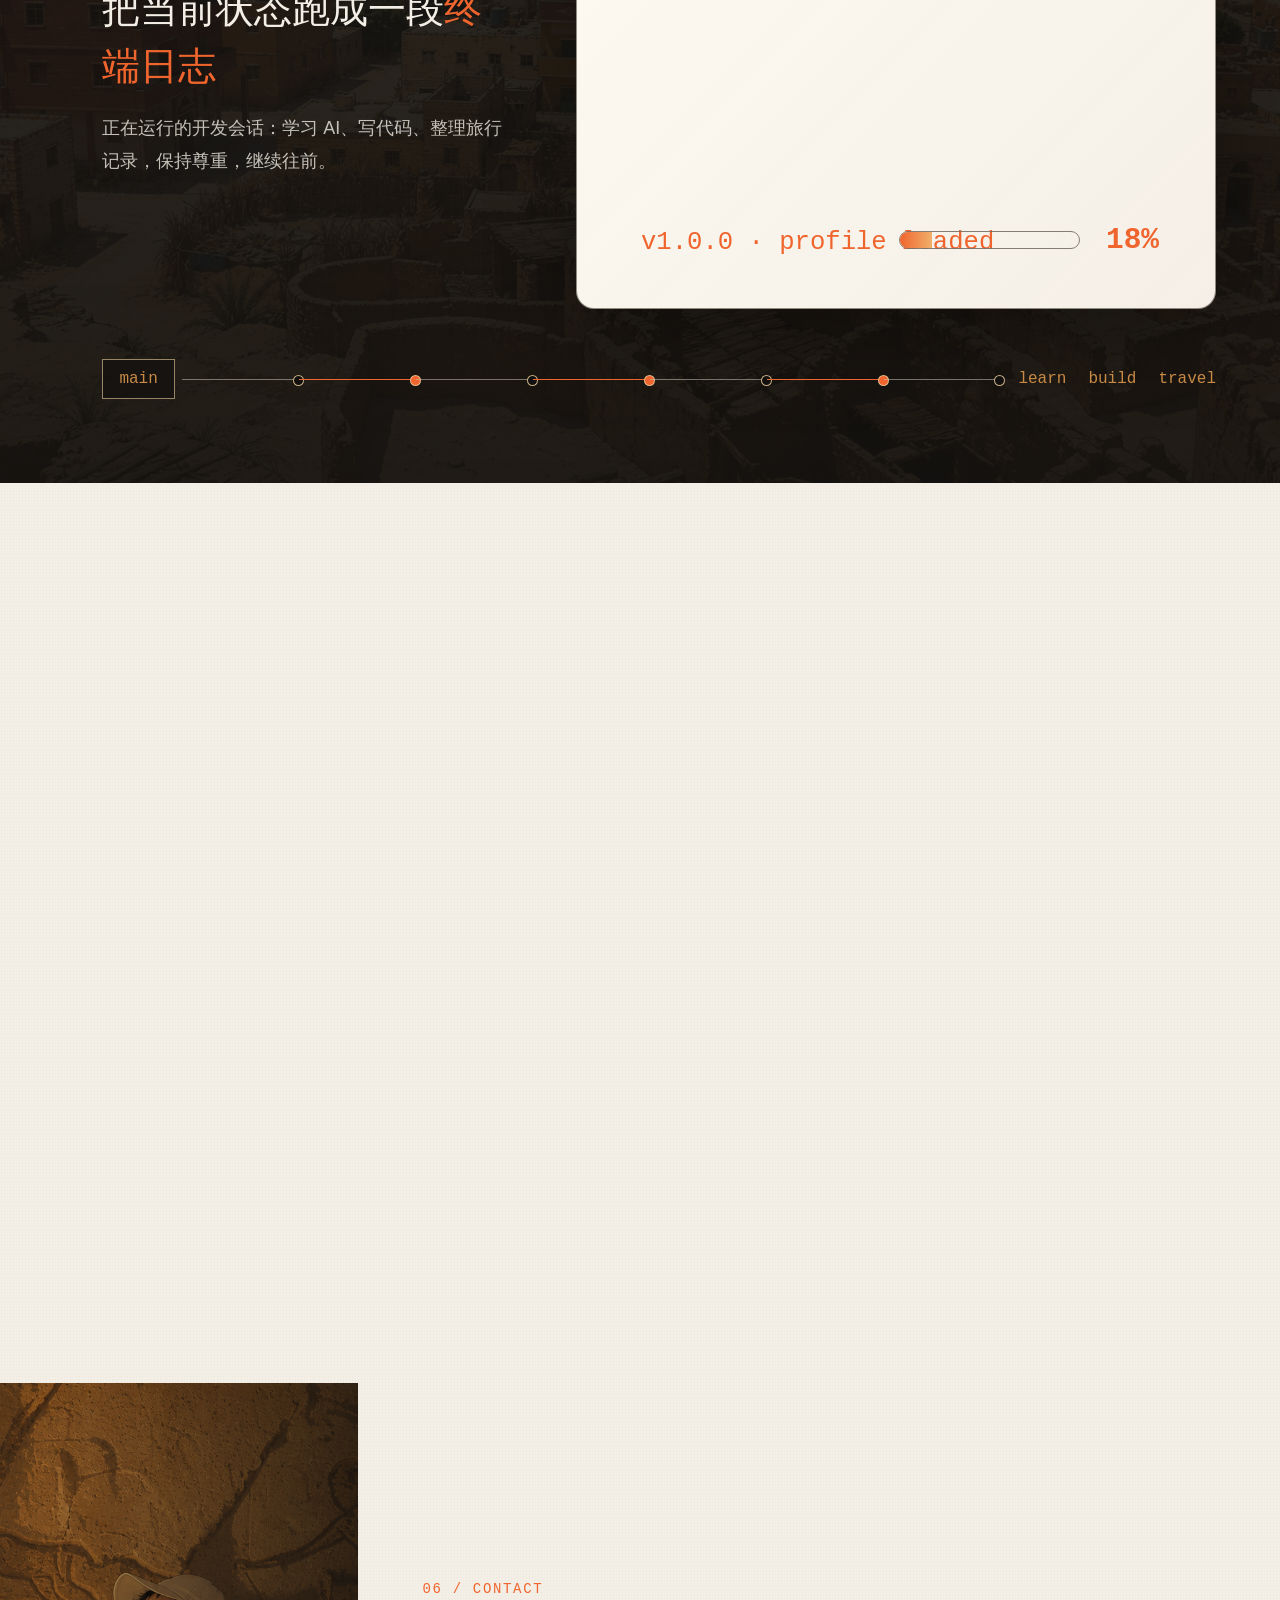
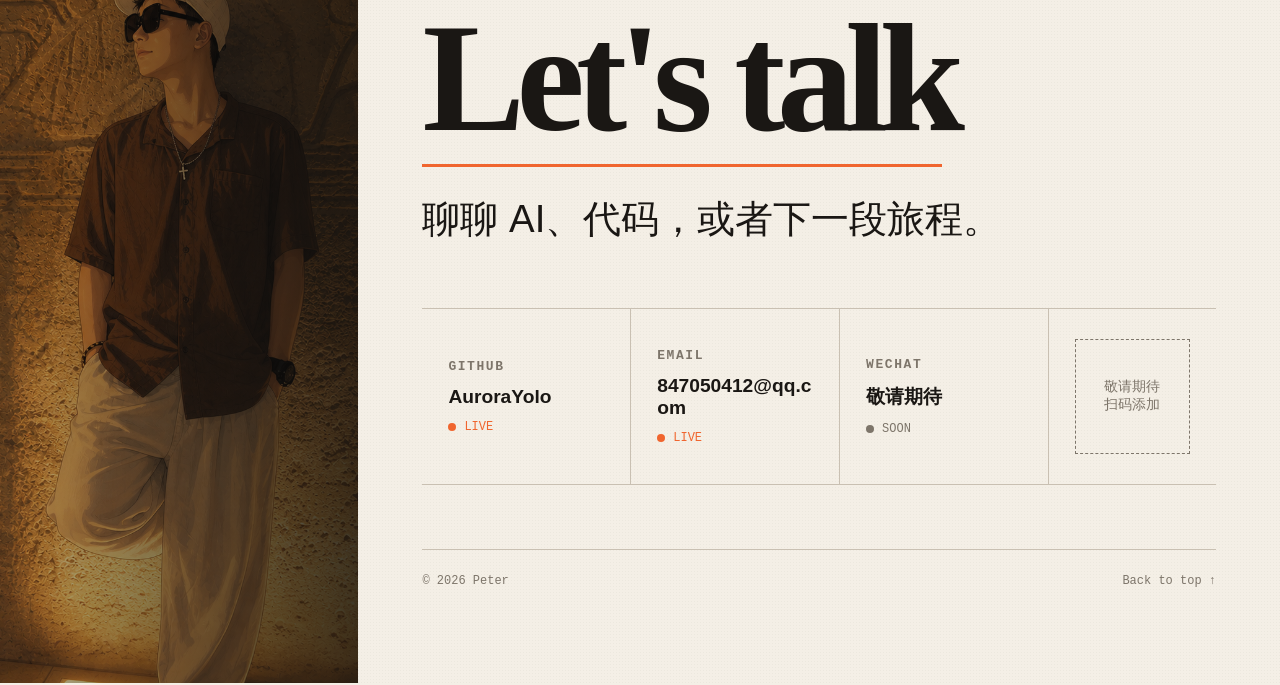
==== commit d1171f3b: "Refresh travel visuals with anime assets" ====
--- a/index.html
+++ b/index.html
@@ -6,8 +6,8 @@
     <title>Peter - 一个在路上的程序员</title>
     <meta name="description" content="Peter 的个人主页：程序员，AI 学习中，旅行，徒步，在埃及过生日。" />
     <link rel="icon" href="data:," />
-    <link rel="stylesheet" href="styles.css?v=20260703j" />
-    <script defer src="script.js?v=20260703j"></script>
+    <link rel="stylesheet" href="styles.css?v=20260706d" />
+    <script defer src="script.js?v=20260706d"></script>
   </head>
   <body>
     <header class="site-nav">
@@ -32,7 +32,7 @@
           <p class="section-index">01 / HOME</p>
           <h1 class="display">Peter</h1>
           <p class="lead">一个<span class="accent">在路上</span>的程序员</p>
-          <p class="copy">写代码，学 AI，也把生日过在埃及。旅行和徒步让我保持行动感，技术让我把想法落到真实世界里。</p>
+          <p class="copy">写代码，学 AI。旅行和徒步让我保持行动感，技术让我把想法落到真实世界里。</p>
           <div class="hero-meta icon-meta" aria-label="身份标签">
             <span><i>&lt;/&gt;</i>PHP Dev</span>
             <span><i>AI</i>AI Learning</span>
@@ -45,10 +45,10 @@
           </div>
         </div>
         <figure class="hero-art is-particle-loading" data-reveal>
-          <img src="assets/generated/peter-egypt-sail-anime-v2.png" alt="Peter 在埃及帆船上的日漫风格旅行照" />
+          <img src="assets/travel/peter-blue-sea.jpg?v=anime20260706" alt="Peter 在海边的旅行照片" />
         </figure>
         <figure class="hero-sketch" aria-hidden="true">
-          <img src="assets/generated/hero-temple-sketch.png" alt="" />
+          <img src="assets/generated/peter-egypt-sail-anime-v2.png" alt="" />
         </figure>
         <div class="hero-side" aria-hidden="true">
           <span>01</span>
@@ -79,7 +79,7 @@
         </div>
 
         <div class="blueprint-board" aria-label="Peter 个人蓝图" data-reveal>
-          <img src="assets/generated/peter-egypt-wall-anime.png" alt="Peter 埃及石壁日漫风格人物图" />
+          <img src="assets/travel/peter-seaside-sit.jpg?v=anime20260706" alt="Peter 坐在海边看海" />
           <span class="callout c1">Curiosity / 好奇心驱动</span>
           <span class="callout c2">Keep learning / 持续学习</span>
           <span class="callout c3">Respect / 保持尊重</span>
@@ -105,21 +105,26 @@
               <strong>30.0444° N, 31.2357° E</strong>
             </div>
             <figure class="memory-card">
-              <img src="assets/generated/peter-egypt-wall-anime.png" alt="Peter 在埃及石壁前的日漫风格旅行拍立得" />
+              <img src="assets/generated/peter-egypt-wall-anime.png" alt="Peter 在埃及石壁前的日漫风格旅行照" />
               <figcaption>Birthday in Egypt</figcaption>
             </figure>
           </div>
 
           <div data-reveal>
-            <figure class="video-frame">
-              <img class="video-bg" src="assets/generated/life-nile-video-bg.png" alt="尼罗河帆船旅行背景" />
-              <img class="video-person" src="assets/generated/peter-egypt-wall-anime.png" alt="Peter 在埃及石壁前的日漫风格旅行画面" />
+            <figure class="travel-cinema">
+              <img src="assets/travel/peter-desert-sunset-bright.jpg?v=anime20260706" alt="Peter 在埃及沙漠日落中张开双臂" />
               <figcaption class="player">
                 <span>▶ 00:12:36</span>
                 <span class="track"><i></i></span>
-                <span>CAIRO</span>
+                <span>EGYPT</span>
               </figcaption>
             </figure>
+            <div class="travel-wall" aria-label="旅行影像墙">
+              <figure><img src="assets/travel/egypt-coast-wide.jpg?v=anime20260706" alt="埃及蓝色海岸线" /><figcaption>Coast</figcaption></figure>
+              <figure><img src="assets/travel/salt-lake-wide.jpg?v=anime20260706" alt="沙漠中的蓝色盐湖" /><figcaption>Salt Lake</figcaption></figure>
+              <figure><img src="assets/travel/egypt-town.jpg?v=anime20260706" alt="埃及城镇远景" /><figcaption>Town</figcaption></figure>
+              <figure><img src="assets/travel/sea-club.jpg?v=anime20260706" alt="红海边的热闹海滩" /><figcaption>Red Sea</figcaption></figure>
+            </div>
             <div class="route" aria-label="旅行关键词">
               <span>Birthday</span>
               <span>Travel</span>
@@ -177,7 +182,7 @@
           <p class="lead">想法 / 学习 / 记录</p>
           <p class="copy">把思考写下来，让成长看得见。</p>
           <figure class="note-photo">
-            <img src="assets/generated/peter-egypt-sail-anime-v2.png" alt="尼罗河帆船旅行缩略图" />
+            <img src="assets/generated/peter-egypt-sail-anime-v2.png" alt="Peter 在埃及帆船上的日漫风格旅行照" />
           </figure>
         </div>
 
--- a/styles.css
+++ b/styles.css
@@ -6,6 +6,7 @@
   --muted: #7d756a;
   --line: #c9c0b2;
   --accent: #f0652e;
+  --aqua: #16b7c8;
   --dark: #12100e;
   --dark-soft: #1c1713;
   --gold: #c88a45;
@@ -336,6 +337,8 @@
 }
 .hero-sketch img {
   width: 100%;
+  aspect-ratio: 4 / 3;
+  object-fit: cover;
   box-shadow: 0 14px 38px rgba(44,32,20,.18);
 }
 .hero-side {
@@ -438,12 +441,14 @@
 }
 .blueprint-board img {
   position: absolute;
-  left: 32%;
+  left: auto;
+  right: 0;
   bottom: 0;
-  width: min(52%, 520px);
-  height: auto;
-  filter: grayscale(.35) contrast(1.1) sepia(.18);
-  mix-blend-mode: multiply;
+  width: min(64%, 620px);
+  height: 100%;
+  object-fit: cover;
+  object-position: center 35%;
+  filter: saturate(1.02) contrast(1.04);
 }
 .callout,
 .spec-table {
@@ -484,7 +489,7 @@
 .motion {
   min-height: 100vh;
   background:
-    linear-gradient(rgba(18,16,14,.9), rgba(18,16,14,.96)),
+    linear-gradient(135deg, rgba(18,16,14,.94), rgba(14,58,64,.86) 52%, rgba(18,16,14,.96)),
     linear-gradient(rgba(201,192,178,.08) 1px, transparent 1px) 0 0 / 44px 44px,
     linear-gradient(90deg, rgba(201,192,178,.06) 1px, transparent 1px) 0 0 / 44px 44px,
     var(--dark);
@@ -577,44 +582,31 @@
   color: rgba(58,52,45,.78);
   text-align: center;
 }
-.video-frame {
+.travel-cinema {
   position: relative;
   border: 1px solid rgba(201,192,178,.55);
-  border-radius: 14px;
   overflow: hidden;
   aspect-ratio: 16 / 9;
   background: #000;
   box-shadow: 0 22px 80px rgba(0,0,0,.42);
   margin-top: 32px;
 }
-.video-frame img {
+.travel-cinema > img {
   position: absolute;
   inset: 0;
   width: 100%;
   height: 100%;
   object-fit: cover;
-  opacity: .9;
-}
-.video-bg {
-  inset: 0 auto 0 0 !important;
-  width: 50% !important;
-  object-position: left center;
-  filter: saturate(.9) sepia(.16) contrast(1.02);
-}
-.video-person {
-  inset: 0 0 0 auto !important;
-  width: 64% !important;
-  object-position: center 34%;
-  filter: saturate(.92) contrast(1.05);
-  mix-blend-mode: normal;
-}
-.video-frame::after {
+  object-position: center 42%;
+  filter: saturate(1.05) contrast(1.03);
+}
+.travel-cinema::after {
   content: "";
   position: absolute;
   inset: 0;
   background:
-    linear-gradient(90deg, transparent 0%, transparent 42%, rgba(18,16,14,.16) 58%, rgba(18,16,14,.34) 100%),
-    linear-gradient(180deg, rgba(0,0,0,.18), transparent 42%, rgba(0,0,0,.46));
+    linear-gradient(90deg, rgba(18,16,14,.28), transparent 52%, rgba(18,16,14,.16)),
+    linear-gradient(180deg, rgba(0,0,0,.1), transparent 48%, rgba(0,0,0,.52));
 }
 .player {
   position: absolute;
@@ -638,6 +630,45 @@
   width: 42%;
   height: 100%;
   background: var(--accent);
+}
+.travel-wall {
+  display: grid;
+  grid-template-columns: 1.2fr .9fr 1fr .8fr;
+  gap: 16px;
+  margin-top: 18px;
+}
+.travel-wall figure {
+  position: relative;
+  min-height: clamp(150px, 16vw, 230px);
+  overflow: hidden;
+  border: 1px solid rgba(201,192,178,.35);
+  background: rgba(244,239,230,.08);
+}
+.travel-wall figure:nth-child(even) { transform: translateY(28px); }
+.travel-wall img {
+  width: 100%;
+  height: 100%;
+  object-fit: cover;
+  filter: saturate(1.08) contrast(1.02);
+  transition: transform .8s cubic-bezier(.2,.8,.2,1);
+}
+.travel-wall figure:hover img { transform: scale(1.05); }
+.travel-wall figcaption {
+  position: absolute;
+  left: 14px;
+  bottom: 12px;
+  z-index: 1;
+  font-family: var(--mono);
+  font-size: 12px;
+  color: var(--paper);
+  text-transform: uppercase;
+  letter-spacing: .08em;
+}
+.travel-wall figure::after {
+  content: "";
+  position: absolute;
+  inset: 0;
+  background: linear-gradient(180deg, transparent 45%, rgba(0,0,0,.46));
 }
 .route {
   display: grid;
@@ -681,7 +712,7 @@
     linear-gradient(rgba(18,16,14,.86), rgba(18,16,14,.94)),
     linear-gradient(rgba(201,192,178,.08) 1px, transparent 1px) 0 0 / 48px 48px,
     linear-gradient(90deg, rgba(201,192,178,.06) 1px, transparent 1px) 0 0 / 48px 48px,
-    url("assets/generated/peter-egypt-wall-anime.png") center / cover;
+    url("assets/travel/egypt-town.jpg?v=anime20260706") center / cover;
   color: var(--paper);
   overflow: hidden;
   padding-bottom: 84px;
@@ -1191,13 +1222,13 @@
   }
   .hero-art img {
     position: absolute;
-    right: -74px;
+    right: -52px;
     top: 0;
     z-index: 0;
-    width: calc(100% + 130px);
+    width: calc(100% + 104px);
     height: 100%;
     object-fit: cover;
-    object-position: center top;
+    object-position: center 38%;
   }
   .hero-art::before {
     background:
@@ -1215,7 +1246,21 @@
   .hero-art, .blueprint-board, .contact-portrait { min-height: 0; }
   .blueprint-board, .contact-portrait { min-height: 440px; }
   .spec-table { position: relative; right: auto; bottom: auto; margin: 24px; }
+  .blueprint-board img {
+    width: 100%;
+    opacity: .66;
+  }
   .callout { display: none; }
+  .travel-wall {
+    grid-template-columns: 1fr 1fr;
+    gap: 12px;
+  }
+  .travel-wall figure {
+    min-height: 150px;
+  }
+  .travel-wall figure:nth-child(even) {
+    transform: none;
+  }
   .route { grid-template-columns: 1fr 1fr; }
   .work-page::after { display: none; }
   .work-grid { gap: 28px; }
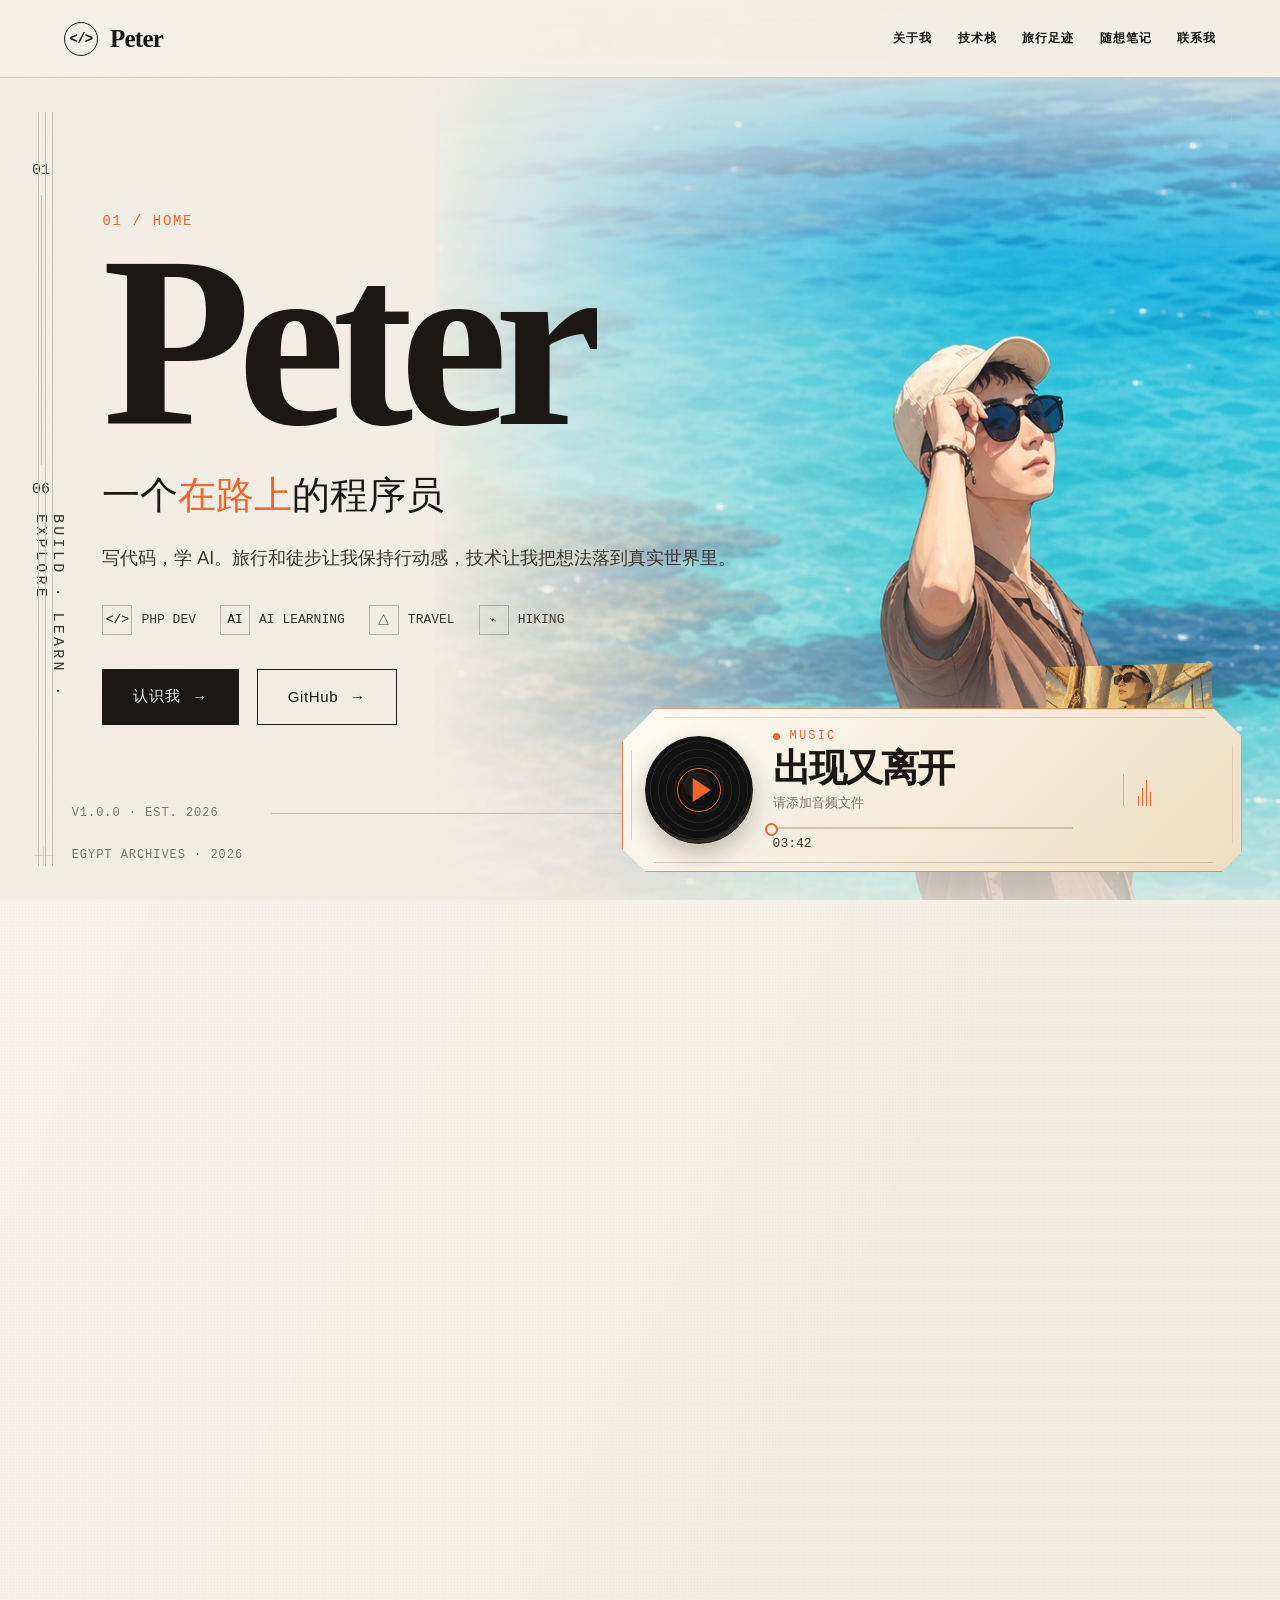
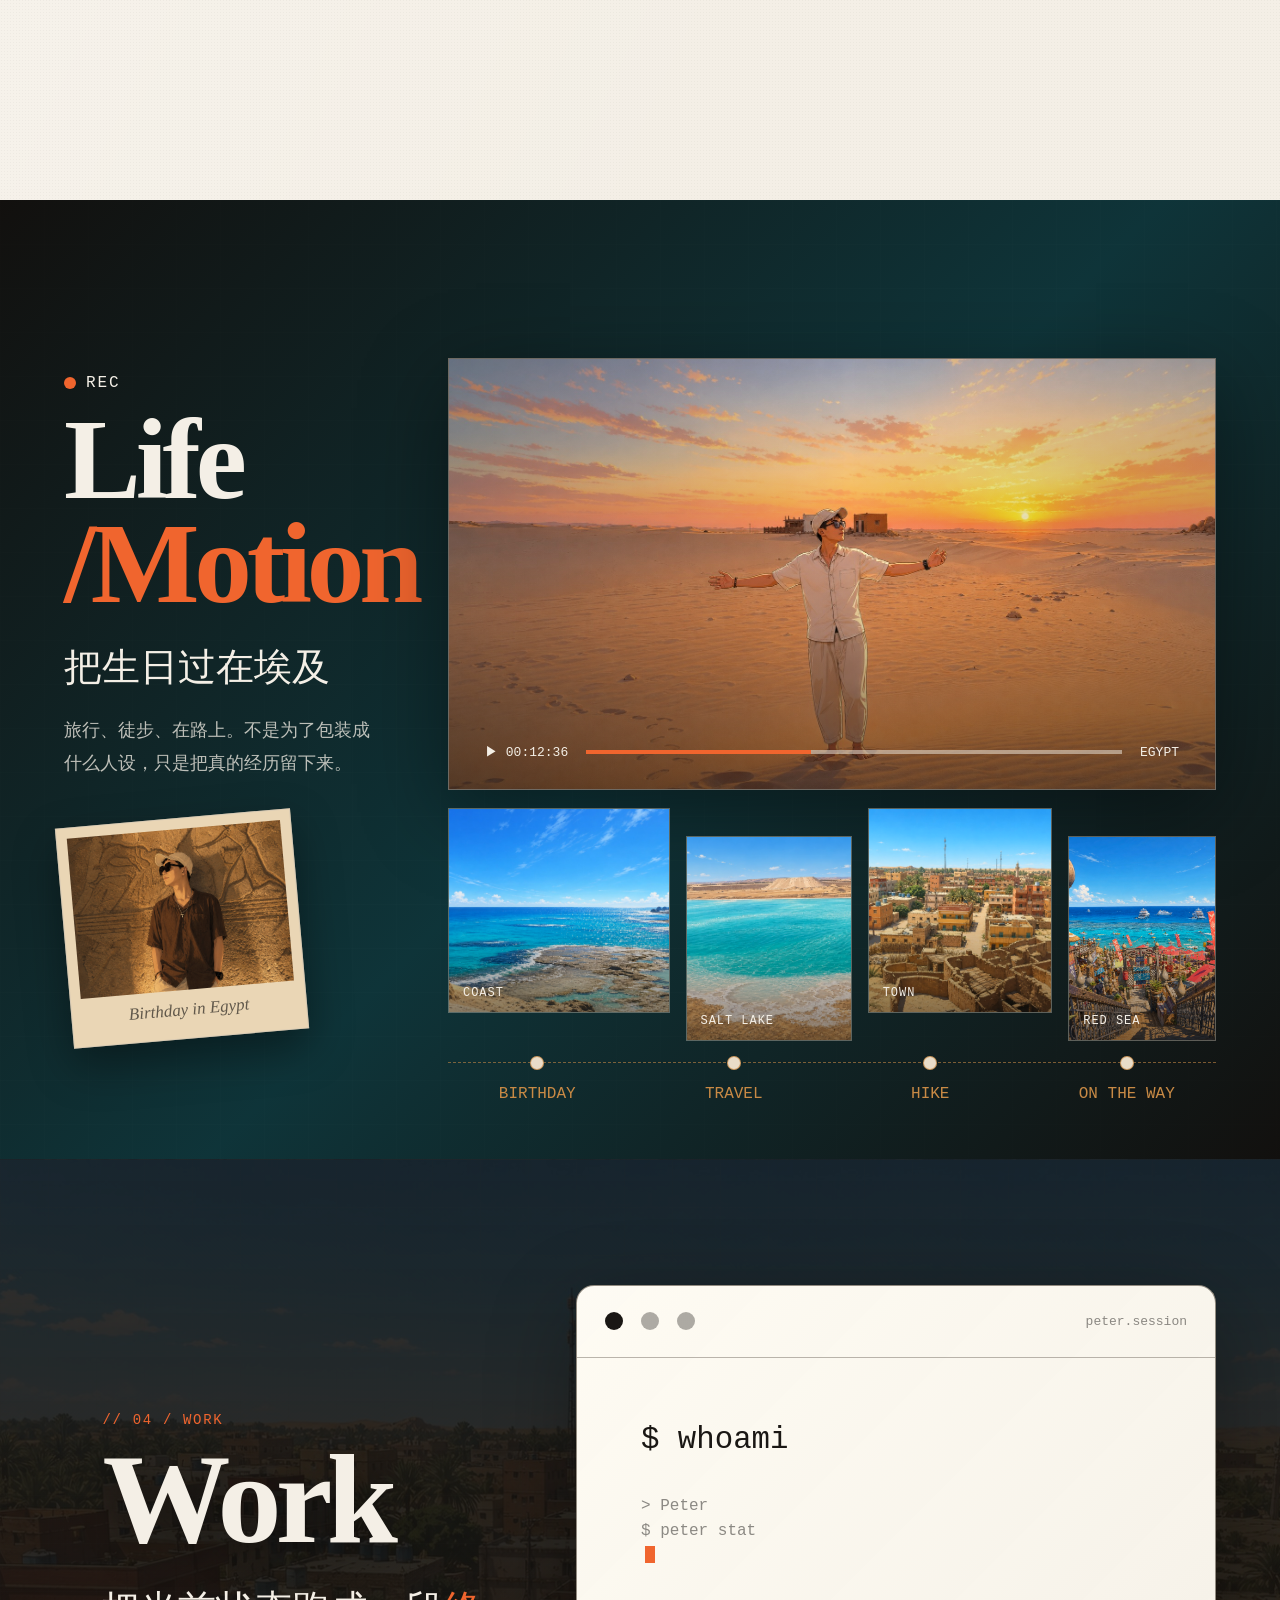
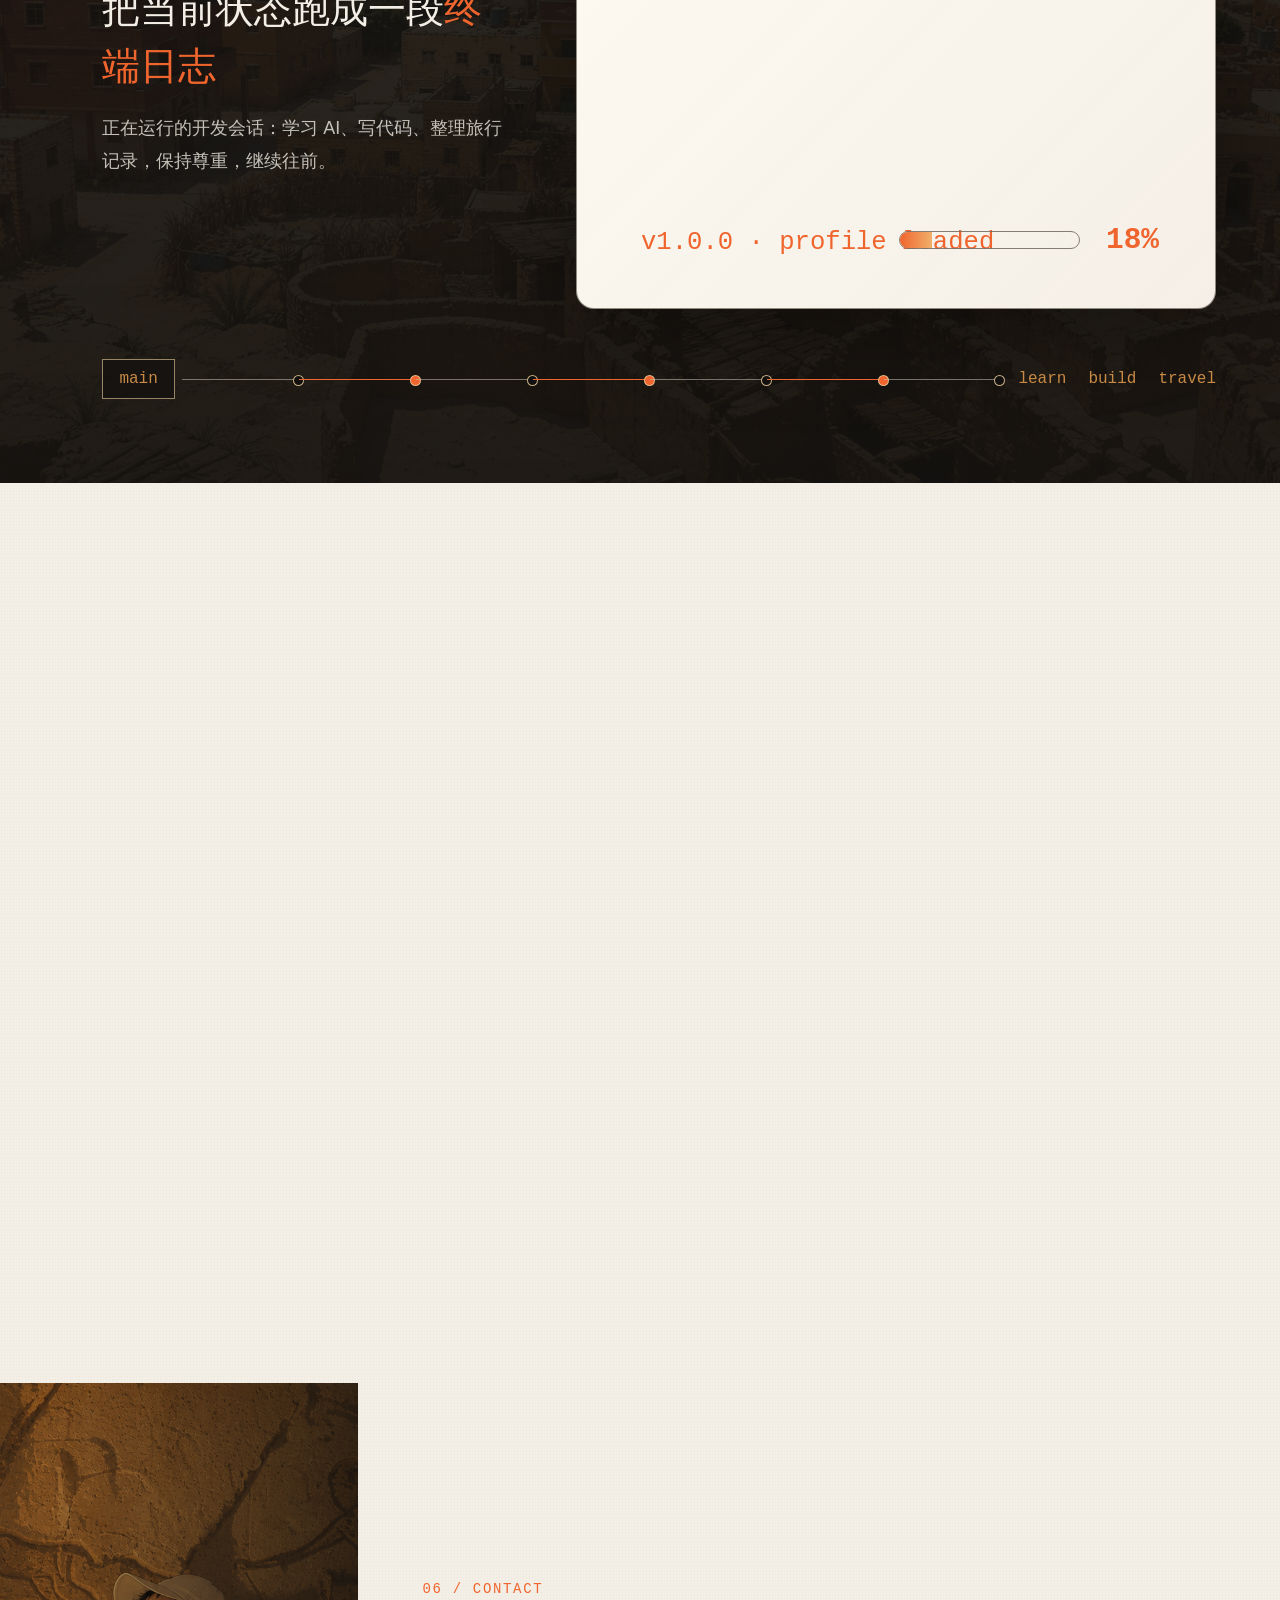
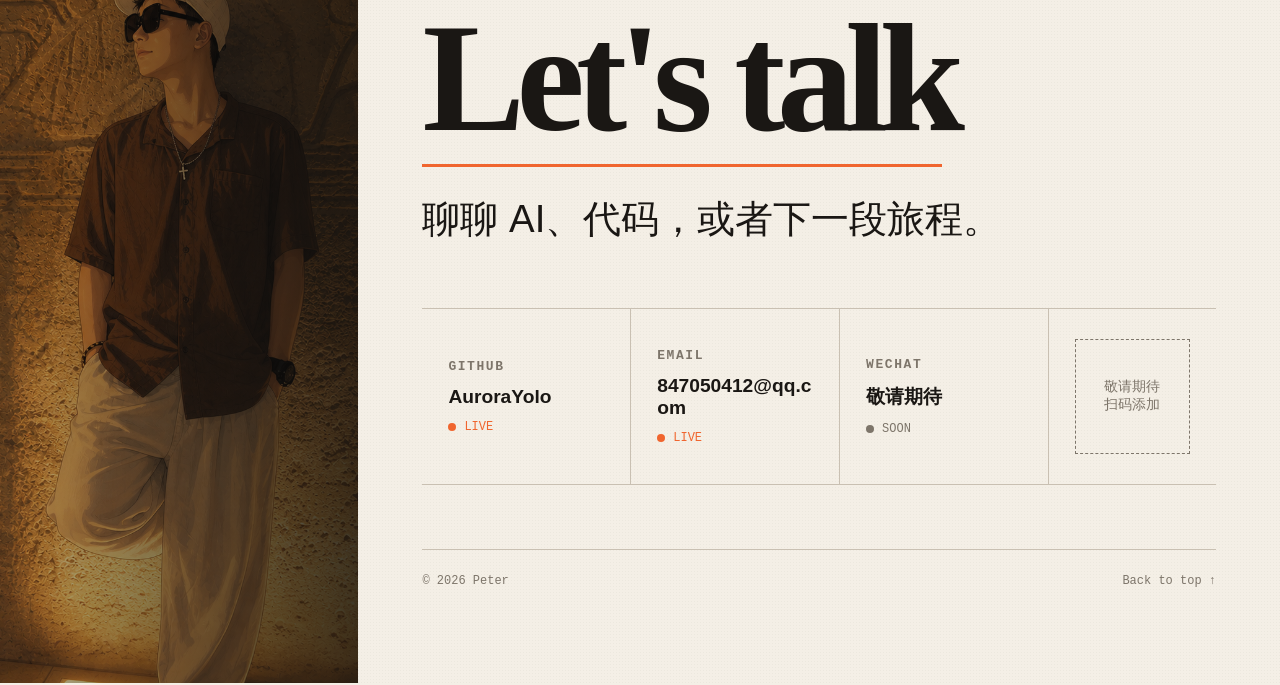
==== commit 4bcebe96: "Add animated music player" ====
--- a/index.html
+++ b/index.html
@@ -6,8 +6,8 @@
     <title>Peter - 一个在路上的程序员</title>
     <meta name="description" content="Peter 的个人主页：程序员，AI 学习中，旅行，徒步，在埃及过生日。" />
     <link rel="icon" href="data:," />
-    <link rel="stylesheet" href="styles.css?v=20260706d" />
-    <script defer src="script.js?v=20260706d"></script>
+    <link rel="stylesheet" href="styles.css?v=20260707a" />
+    <script defer src="script.js?v=20260707a"></script>
   </head>
   <body>
     <header class="site-nav">
@@ -25,6 +25,25 @@
     <i class="cross tr" aria-hidden="true"></i>
     <i class="cross bl" aria-hidden="true"></i>
     <i class="cross br" aria-hidden="true"></i>
+
+    <aside class="music-player" data-music-player data-audio-src="assets/audio/chuxian-you-likai.mp3" aria-label="背景音乐播放器">
+      <button class="music-disc" type="button" aria-label="播放背景音乐" data-music-toggle>
+        <span></span>
+      </button>
+      <div class="music-panel">
+        <div class="music-kicker"><i></i>MUSIC</div>
+        <strong>出现又离开</strong>
+        <small data-music-status>梁博 · 自动播放中</small>
+        <div class="music-progress" aria-hidden="true">
+          <i data-music-progress></i>
+        </div>
+        <time>03:42</time>
+      </div>
+      <div class="music-bars" aria-hidden="true"><i></i><i></i><i></i><i></i></div>
+      <div class="music-dust" aria-hidden="true">
+        <span></span><span></span><span></span><span></span><span></span><span></span>
+      </div>
+    </aside>
 
     <main class="one-page">
       <section id="home" class="page hero" aria-label="Peter 主页">
--- a/styles.css
+++ b/styles.css
@@ -146,6 +146,192 @@
 .cross.bl { bottom: 34px; left: 34px; }
 .cross.br { bottom: 34px; right: 38px; }
 
+.music-player {
+  position: fixed;
+  right: clamp(18px, 3vw, 42px);
+  bottom: 28px;
+  z-index: 60;
+  display: grid;
+  grid-template-columns: 108px minmax(210px, 330px) 28px;
+  gap: 20px;
+  align-items: center;
+  padding: 20px 22px;
+  min-width: min(620px, calc(100vw - 32px));
+  border: 1px solid rgba(122,98,63,.55);
+  clip-path: polygon(34px 0, calc(100% - 28px) 0, 100% 28px, 100% calc(100% - 20px), calc(100% - 20px) 100%, 24px 100%, 0 calc(100% - 24px), 0 34px);
+  background:
+    linear-gradient(135deg, rgba(255,252,244,.94), rgba(234,214,181,.72)),
+    radial-gradient(circle at 18% 50%, rgba(22,183,200,.1), transparent 34%),
+    var(--paper);
+  color: var(--ink);
+  backdrop-filter: blur(14px);
+  box-shadow: 0 20px 52px rgba(18,16,14,.2);
+}
+.music-player::before {
+  content: "";
+  position: absolute;
+  inset: 8px;
+  pointer-events: none;
+  border: 1px solid rgba(122,98,63,.26);
+  clip-path: inherit;
+}
+.music-disc {
+  position: relative;
+  width: 108px;
+  height: 108px;
+  border: 1px solid var(--ink);
+  border-radius: 50%;
+  background:
+    repeating-radial-gradient(circle, rgba(255,255,255,.08) 0 1px, transparent 1px 8px),
+    radial-gradient(circle at 48% 45%, #2a2825 0 16%, #111 17% 68%, #312d28 69% 100%);
+  box-shadow: 0 10px 22px rgba(18,16,14,.24);
+  cursor: pointer;
+}
+.music-disc::before {
+  content: "";
+  position: absolute;
+  inset: 31px;
+  border-radius: 50%;
+  border: 1px solid var(--accent);
+  background: rgba(18,16,14,.5);
+}
+.music-disc span {
+  position: absolute;
+  left: 50%;
+  top: 50%;
+  width: 0;
+  height: 0;
+  border-top: 12px solid transparent;
+  border-bottom: 12px solid transparent;
+  border-left: 18px solid var(--accent);
+  transform: translate(-35%, -50%);
+}
+.music-player.is-playing .music-disc {
+  animation: spinDisc 7s linear infinite;
+}
+.music-player.is-playing .music-disc span {
+  width: 18px;
+  height: 22px;
+  border: 0;
+  transform: translate(-50%, -50%);
+  background: linear-gradient(90deg, var(--accent) 0 35%, transparent 35% 65%, var(--accent) 65%);
+}
+.music-panel {
+  display: grid;
+  gap: 7px;
+  min-width: 0;
+}
+.music-kicker {
+  display: flex;
+  align-items: center;
+  gap: 10px;
+  color: var(--accent);
+  font-family: var(--mono);
+  font-size: 12px;
+  letter-spacing: .18em;
+}
+.music-kicker i {
+  width: 7px;
+  height: 7px;
+  border-radius: 50%;
+  background: var(--accent);
+}
+.music-panel strong {
+  font-family: var(--serif);
+  font-size: clamp(34px, 3vw, 50px);
+  line-height: .96;
+  letter-spacing: -.05em;
+}
+.music-panel small {
+  color: var(--muted);
+  font-family: var(--mono);
+  font-size: 13px;
+  white-space: nowrap;
+  overflow: hidden;
+  text-overflow: ellipsis;
+}
+.music-progress {
+  position: relative;
+  width: min(300px, 100%);
+  height: 2px;
+  margin-top: 8px;
+  background: rgba(122,98,63,.32);
+}
+.music-progress i {
+  position: absolute;
+  inset: 0 auto 0 0;
+  width: 0;
+  background: var(--accent);
+}
+.music-progress i::after {
+  content: "";
+  position: absolute;
+  right: -5px;
+  top: -4px;
+  width: 9px;
+  height: 9px;
+  border-radius: 50%;
+  border: 2px solid var(--accent);
+  background: var(--paper);
+}
+.music-panel time {
+  color: var(--ink-soft);
+  font-family: var(--mono);
+  font-size: 13px;
+}
+.music-bars {
+  display: flex;
+  align-items: end;
+  gap: 4px;
+  height: 32px;
+  padding-left: 14px;
+  border-left: 1px solid rgba(122,98,63,.35);
+}
+.music-bars i {
+  width: 3px;
+  height: 10px;
+  background: var(--accent);
+  transform-origin: bottom;
+}
+.music-bars i:nth-child(2) { height: 18px; }
+.music-bars i:nth-child(3) { height: 26px; }
+.music-bars i:nth-child(4) { height: 14px; }
+.music-player.is-playing .music-bars i {
+  animation: musicBars .7s ease-in-out infinite alternate;
+}
+.music-player.is-playing .music-bars i:nth-child(2) { animation-delay: .12s; }
+.music-player.is-playing .music-bars i:nth-child(3) { animation-delay: .24s; }
+.music-player.is-playing .music-bars i:nth-child(4) { animation-delay: .36s; }
+.music-player.is-missing {
+  border-color: rgba(240,101,46,.75);
+}
+.music-dust {
+  position: absolute;
+  right: 82px;
+  bottom: 74px;
+  width: 190px;
+  height: 120px;
+  pointer-events: none;
+  opacity: 0;
+}
+.music-player.is-playing .music-dust { opacity: 1; }
+.music-dust span {
+  position: absolute;
+  bottom: 0;
+  width: 6px;
+  height: 6px;
+  border-radius: 50%;
+  background: var(--accent);
+  box-shadow: 0 0 0 4px rgba(240,101,46,.1);
+  animation: musicDust 2.2s ease-in-out infinite;
+}
+.music-dust span:nth-child(1) { left: 8px; animation-delay: 0s; }
+.music-dust span:nth-child(2) { left: 38px; animation-delay: .22s; background: var(--aqua); }
+.music-dust span:nth-child(3) { left: 72px; animation-delay: .44s; }
+.music-dust span:nth-child(4) { left: 108px; animation-delay: .16s; background: var(--gold); }
+.music-dust span:nth-child(5) { left: 142px; animation-delay: .34s; background: var(--aqua); }
+.music-dust span:nth-child(6) { left: 176px; animation-delay: .58s; }
+
 .page {
   min-height: 100vh;
   padding: calc(var(--nav-h) + 48px) var(--pad-x) 56px clamp(60px, 8vw, 128px);
@@ -1140,6 +1326,17 @@
 @keyframes cursorBlink {
   0%, 50% { opacity: 1; }
   51%, 100% { opacity: 0; }
+}
+@keyframes spinDisc {
+  to { transform: rotate(360deg); }
+}
+@keyframes musicBars {
+  to { transform: scaleY(.42); }
+}
+@keyframes musicDust {
+  0% { transform: translateY(0) scale(.8); opacity: 0; }
+  18% { opacity: .9; }
+  100% { transform: translateY(-96px) scale(1.2); opacity: 0; }
 }
 
 @media (max-width: 980px) {
@@ -1194,6 +1391,40 @@
     scrollbar-width: none;
   }
   .nav-links::-webkit-scrollbar { display: none; }
+  .music-player {
+    right: 14px;
+    bottom: 14px;
+    grid-template-columns: 64px minmax(0, 1fr) 22px;
+    gap: 12px;
+    min-width: min(360px, calc(100vw - 28px));
+    padding: 12px 14px;
+    clip-path: polygon(20px 0, calc(100% - 18px) 0, 100% 18px, 100% calc(100% - 14px), calc(100% - 14px) 100%, 16px 100%, 0 calc(100% - 16px), 0 20px);
+  }
+  .music-disc { width: 64px; height: 64px; }
+  .music-disc::before { inset: 19px; }
+  .music-disc span {
+    border-top-width: 8px;
+    border-bottom-width: 8px;
+    border-left-width: 12px;
+  }
+  .music-player.is-playing .music-disc span { width: 13px; height: 16px; }
+  .music-panel strong { font-size: 24px; }
+  .music-panel small,
+  .music-panel time,
+  .music-kicker { font-size: 10px; }
+  .music-bars { height: 24px; padding-left: 9px; }
+  .music-dust {
+    right: 42px;
+    bottom: 50px;
+    width: 110px;
+    height: 70px;
+  }
+  .music-dust span:nth-child(1) { left: 5px; }
+  .music-dust span:nth-child(2) { left: 24px; }
+  .music-dust span:nth-child(3) { left: 43px; }
+  .music-dust span:nth-child(4) { left: 62px; }
+  .music-dust span:nth-child(5) { left: 81px; }
+  .music-dust span:nth-child(6) { left: 100px; }
   .page { padding: calc(var(--nav-h) + 34px) 20px 46px; }
   .hero {
     display: block;
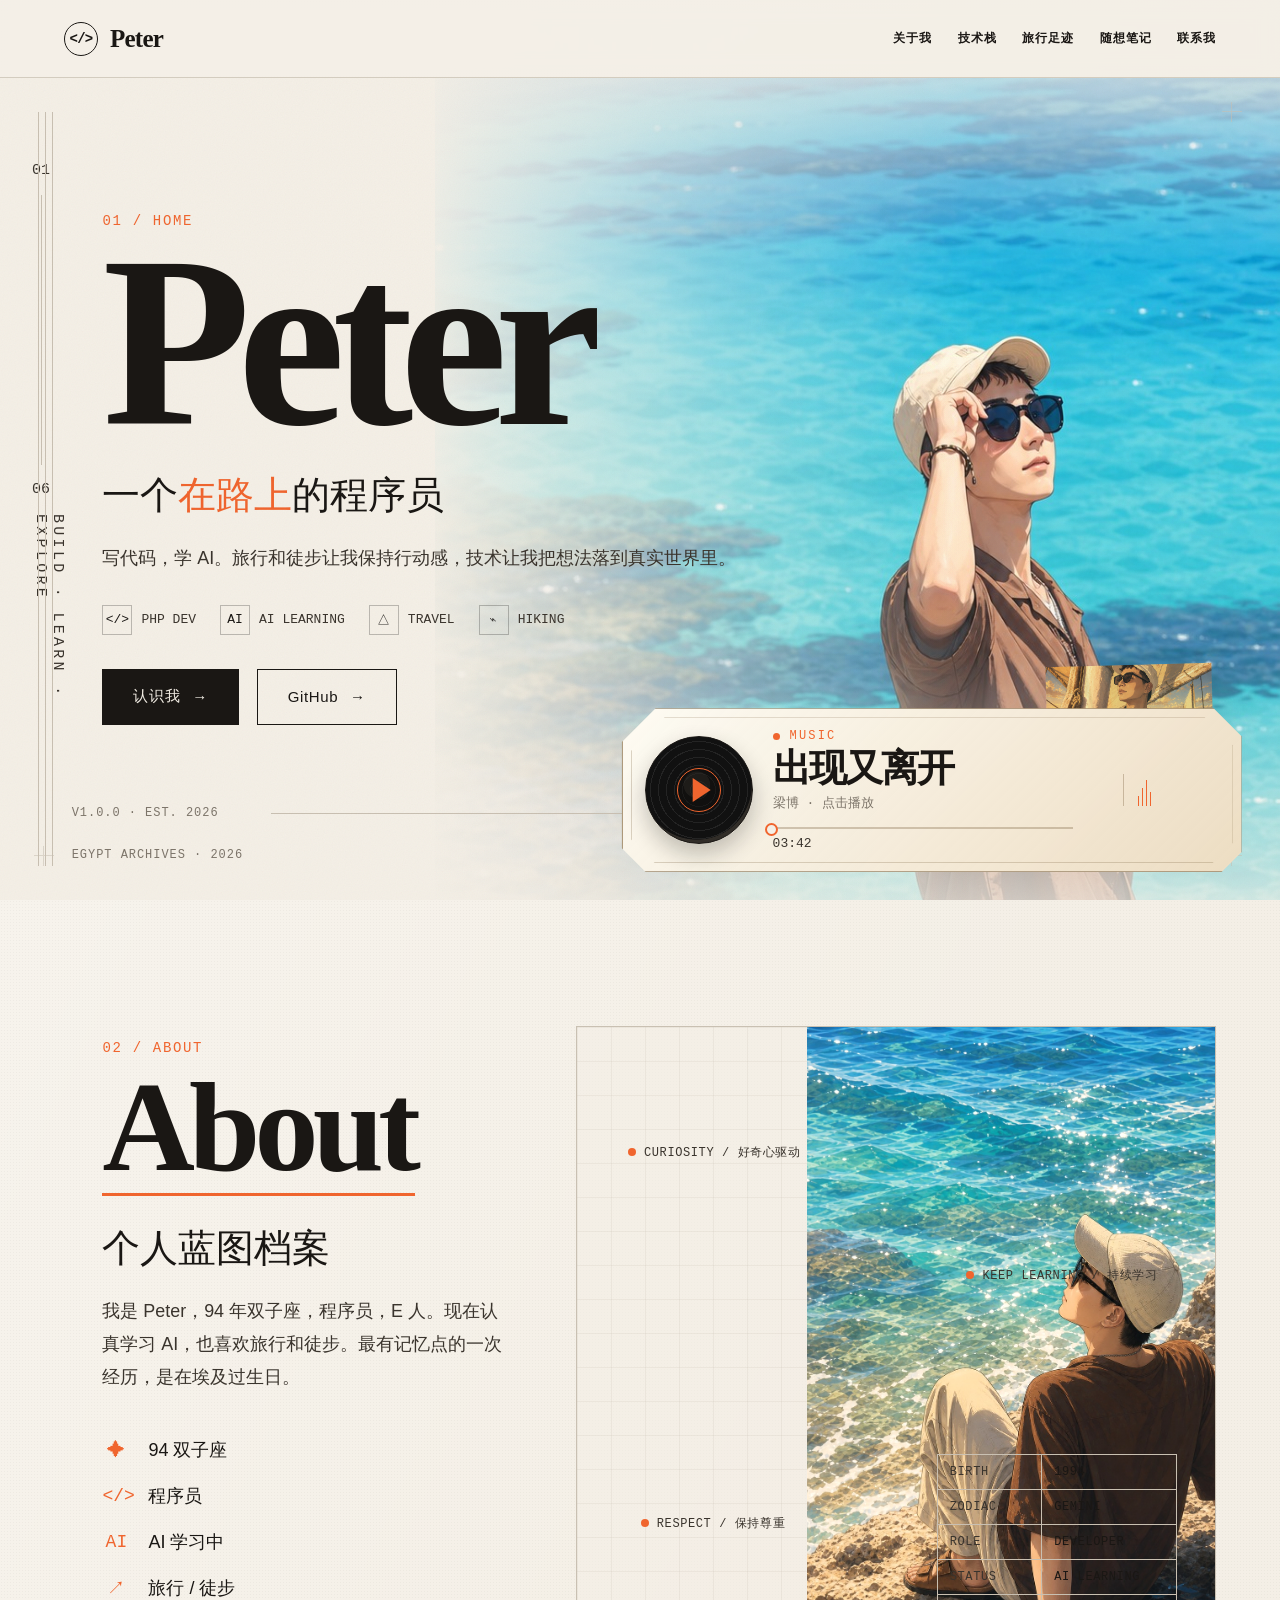
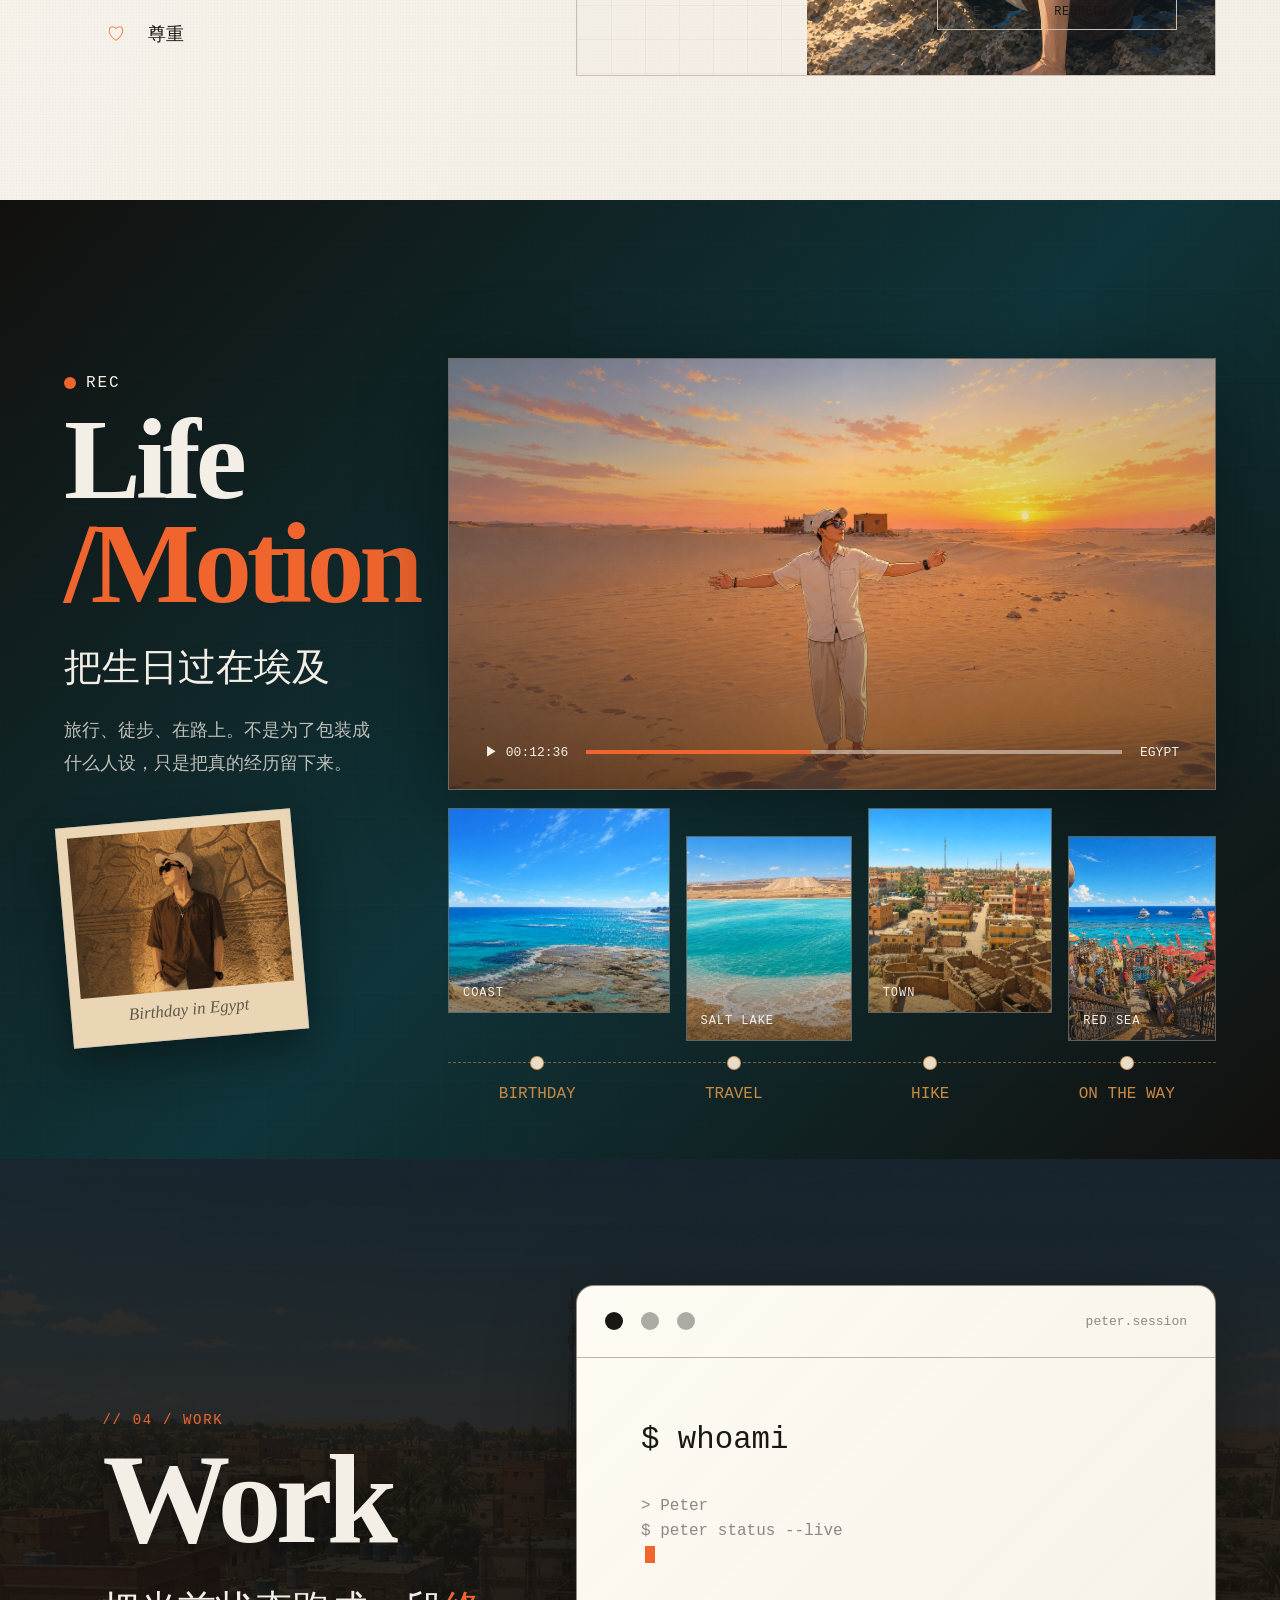
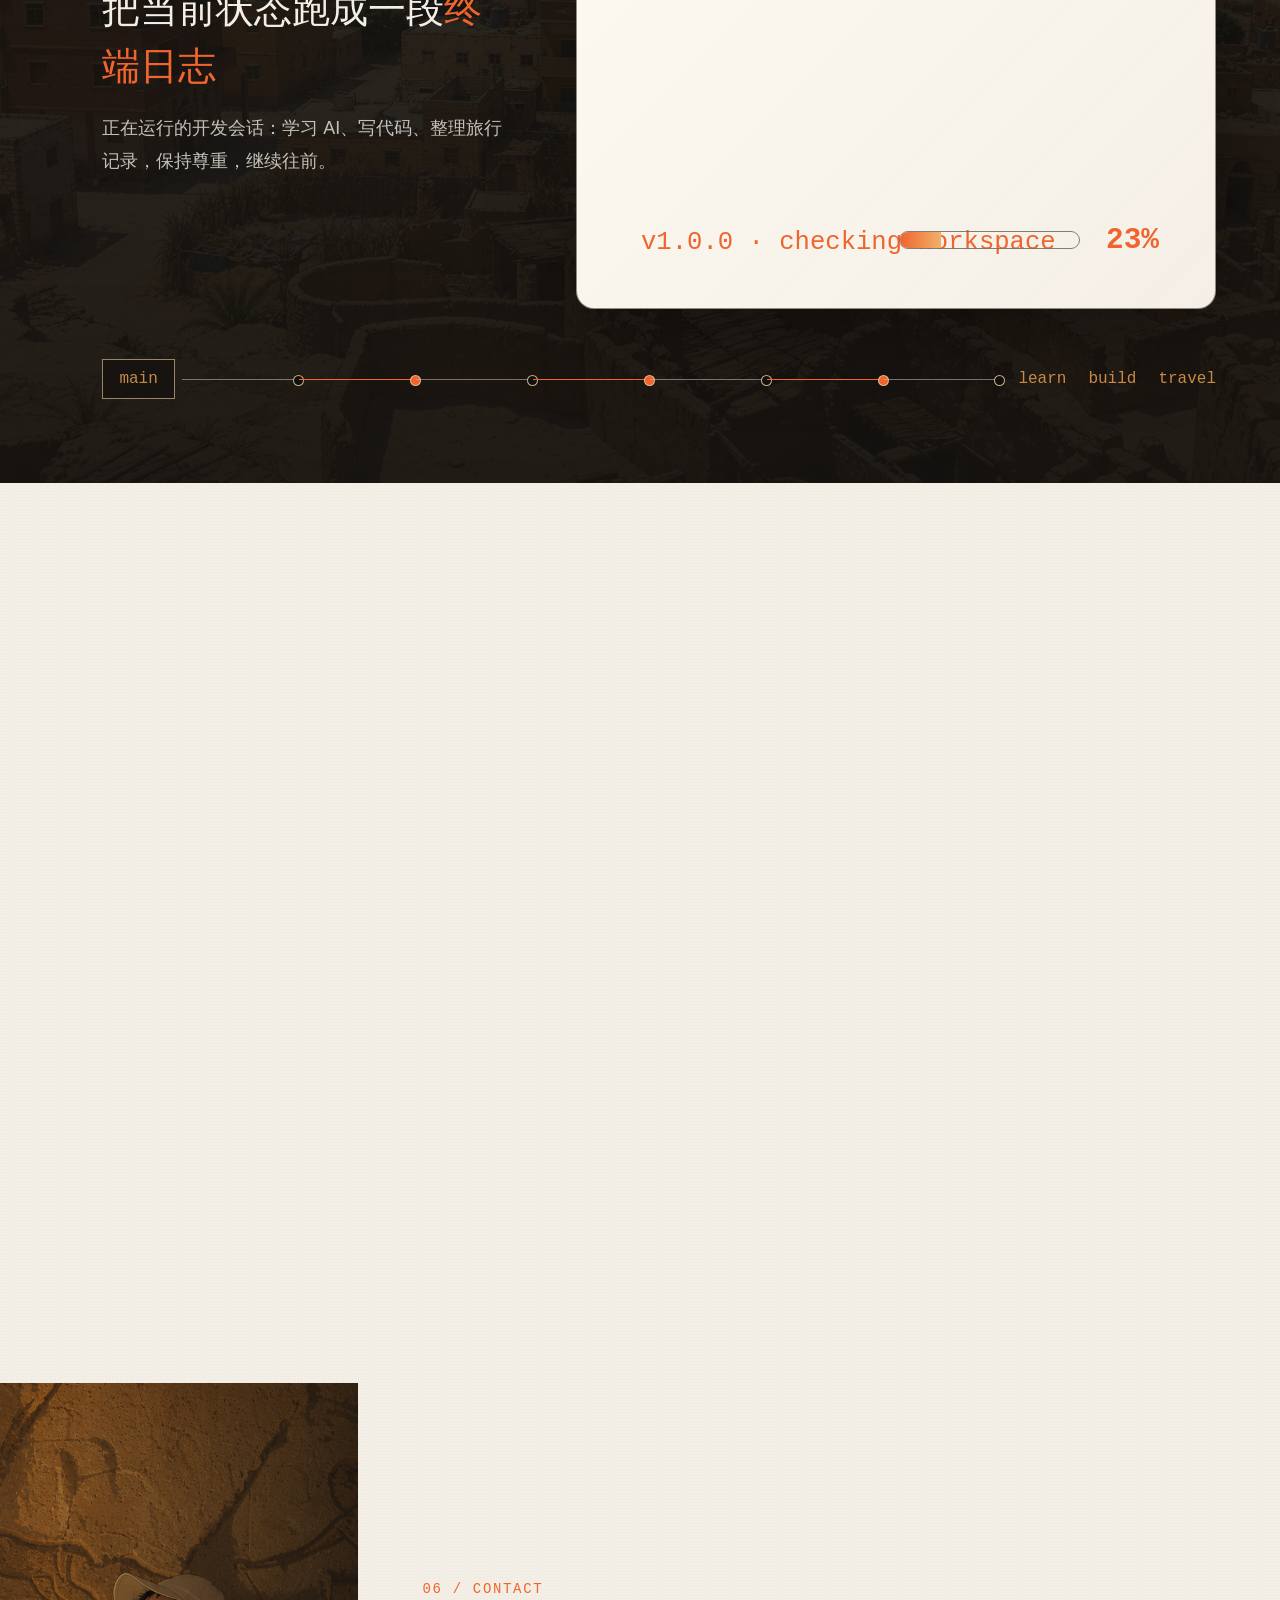
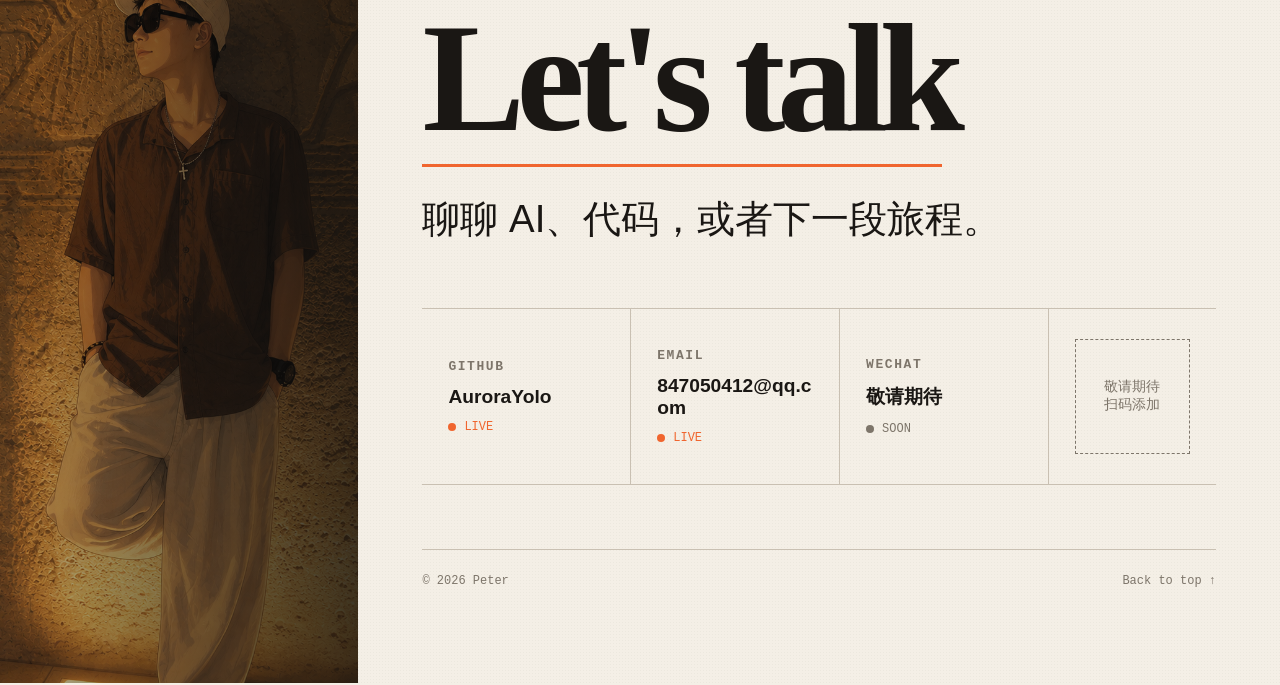
==== commit 4e95ac42: "Disable music autoplay" ====
--- a/index.html
+++ b/index.html
@@ -33,7 +33,7 @@
       <div class="music-panel">
         <div class="music-kicker"><i></i>MUSIC</div>
         <strong>出现又离开</strong>
-        <small data-music-status>梁博 · 自动播放中</small>
+        <small data-music-status>梁博 · 点击播放</small>
         <div class="music-progress" aria-hidden="true">
           <i data-music-progress></i>
         </div>
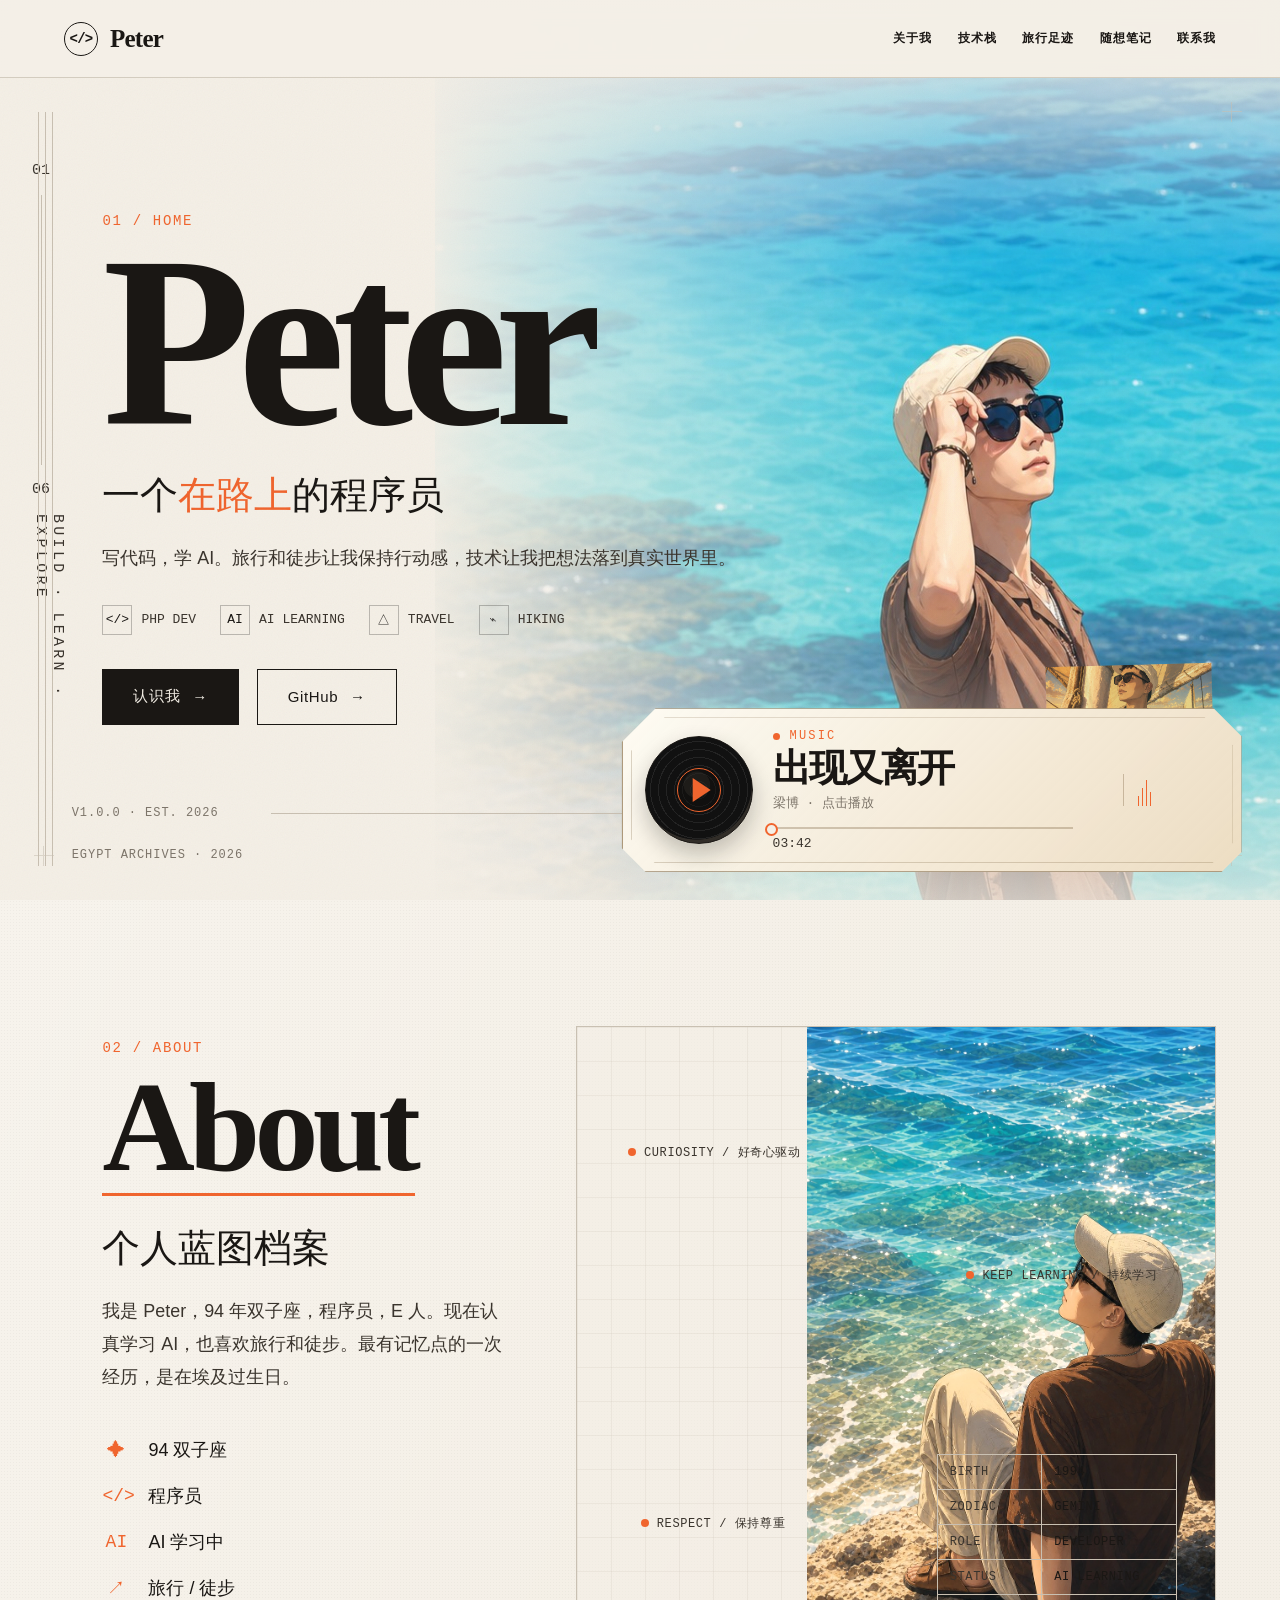
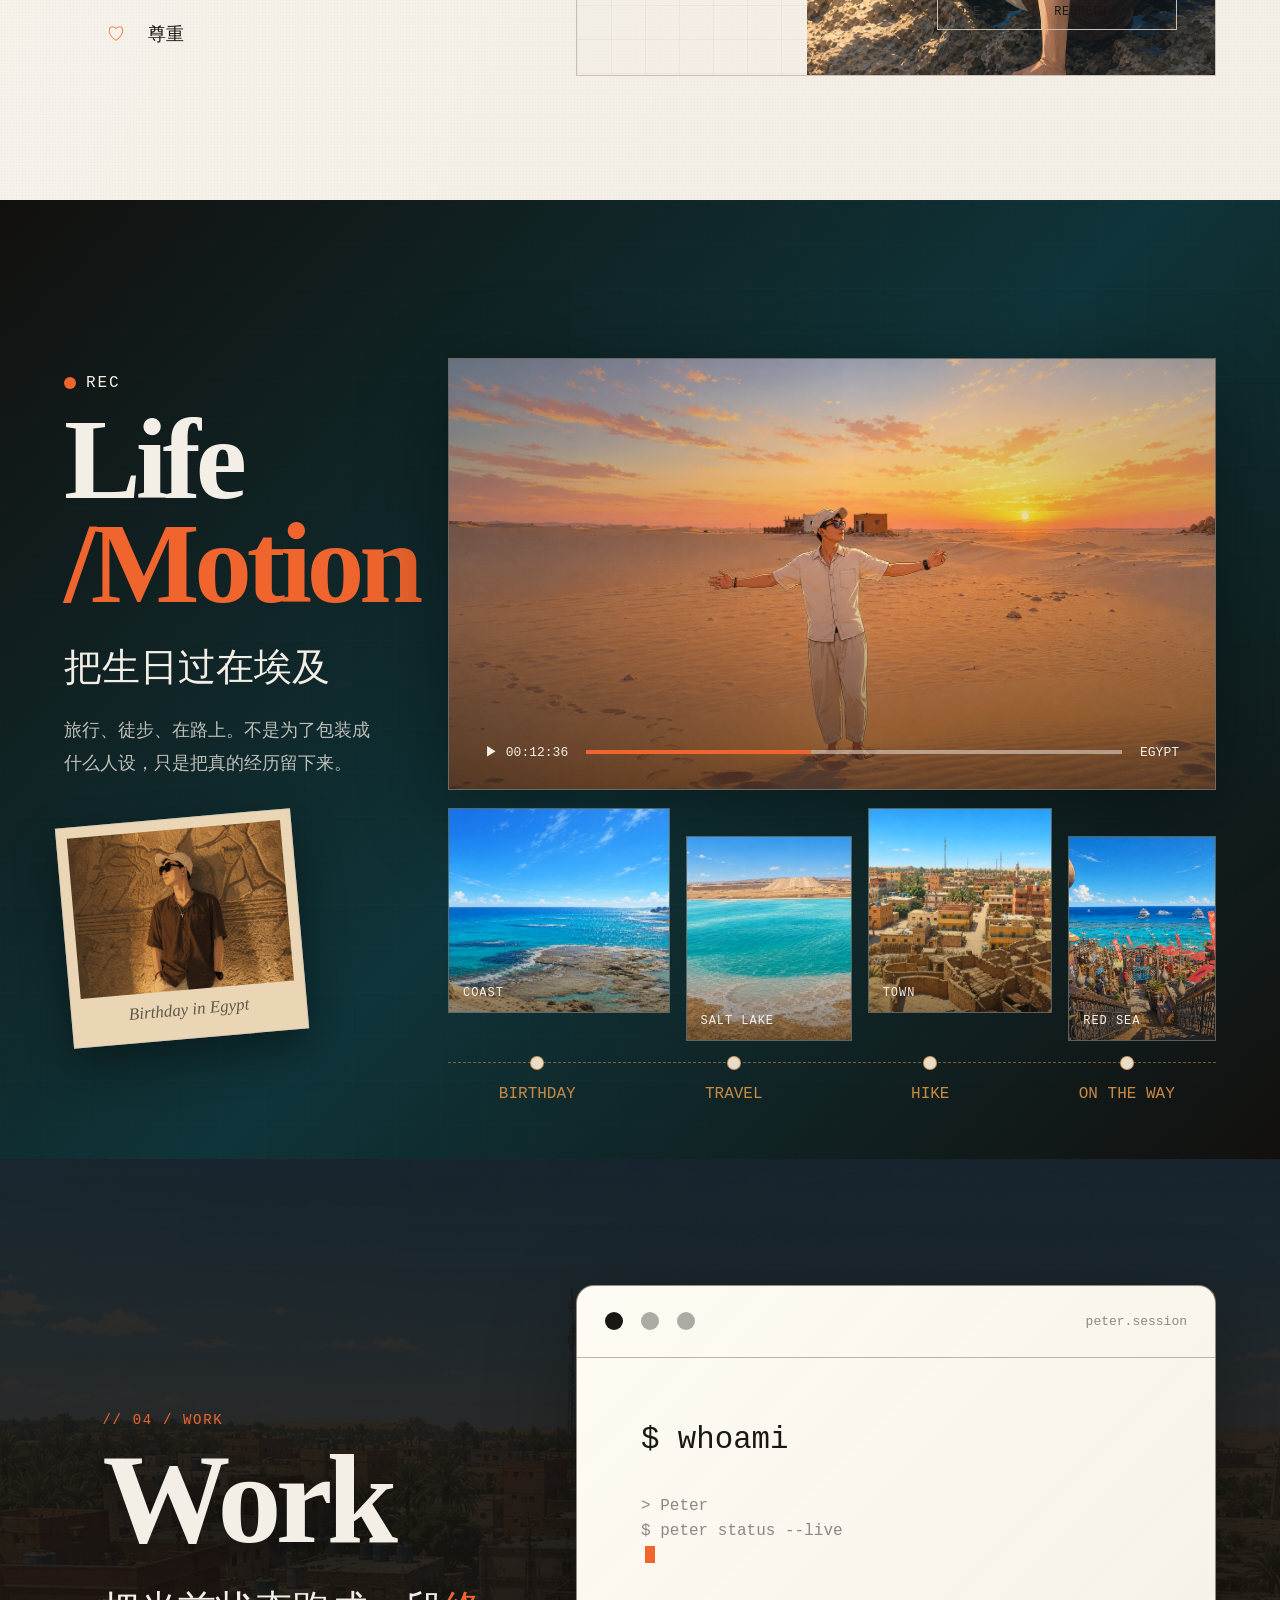
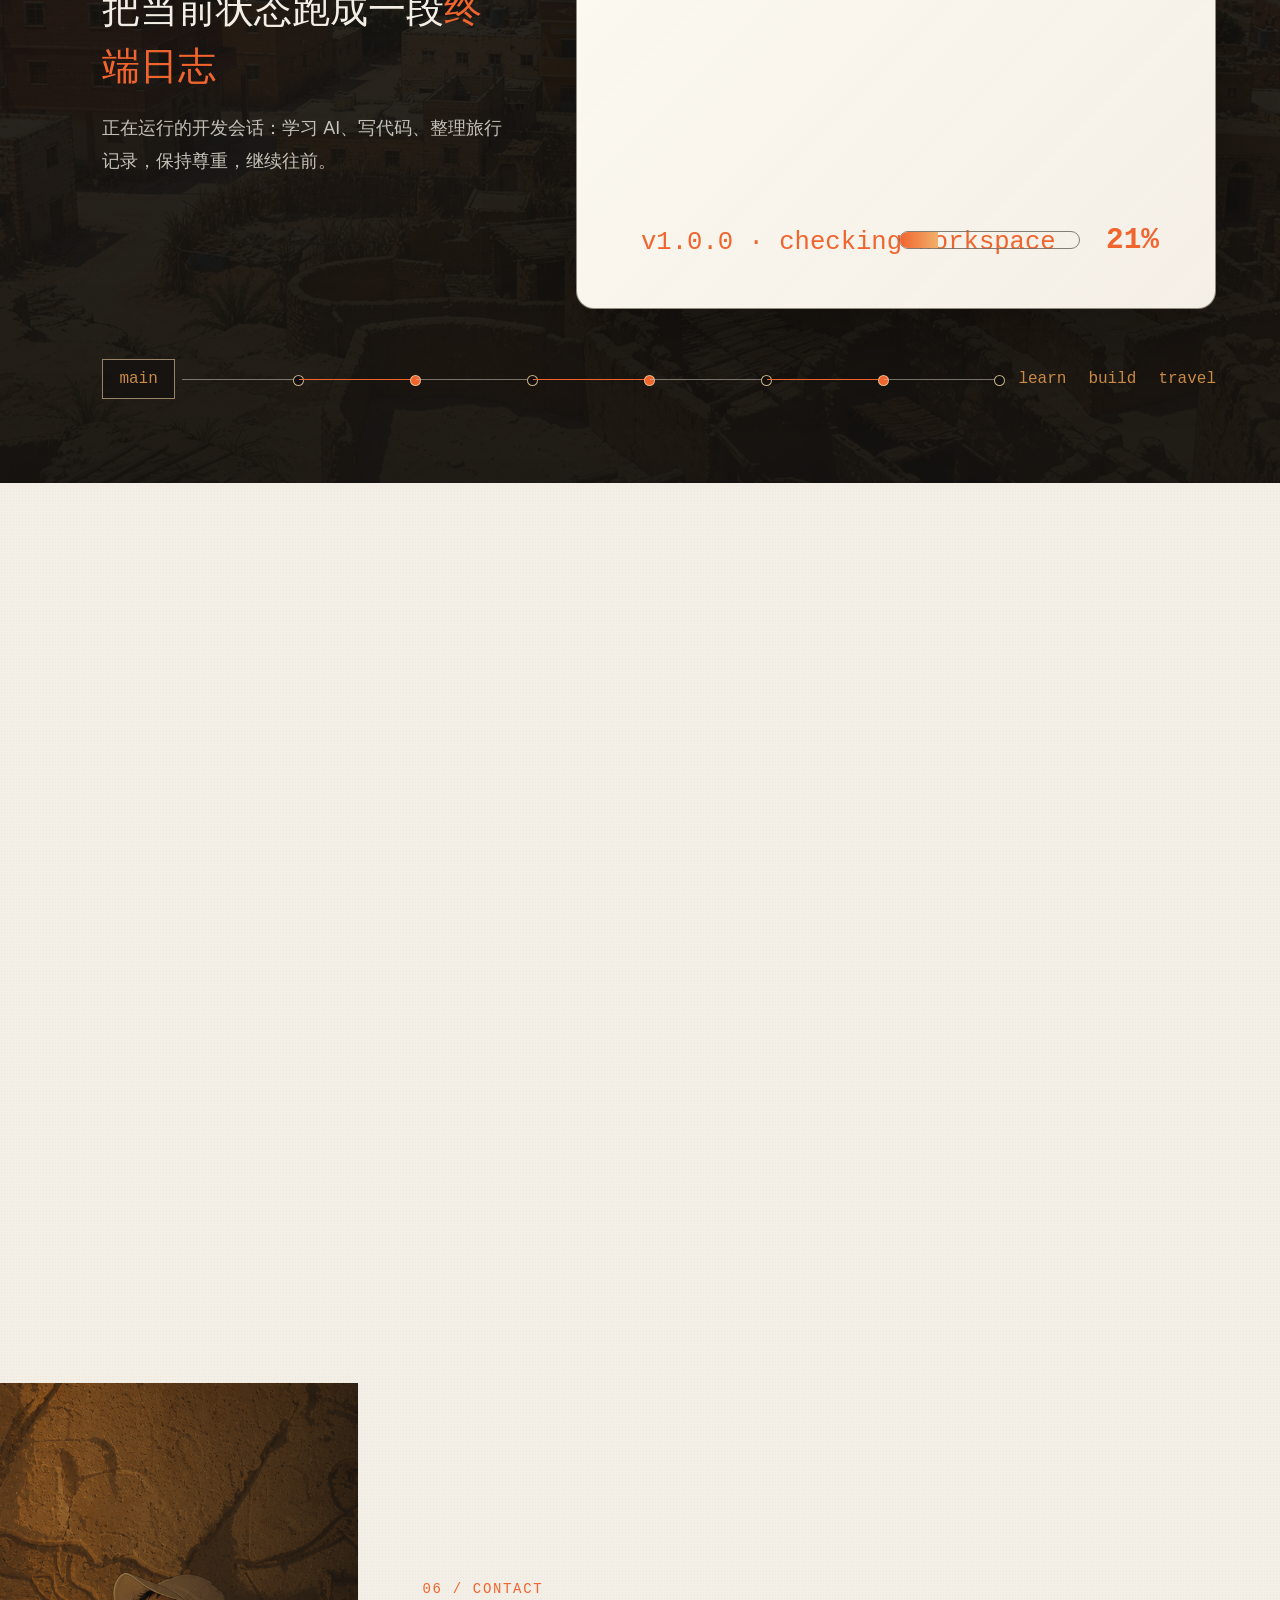
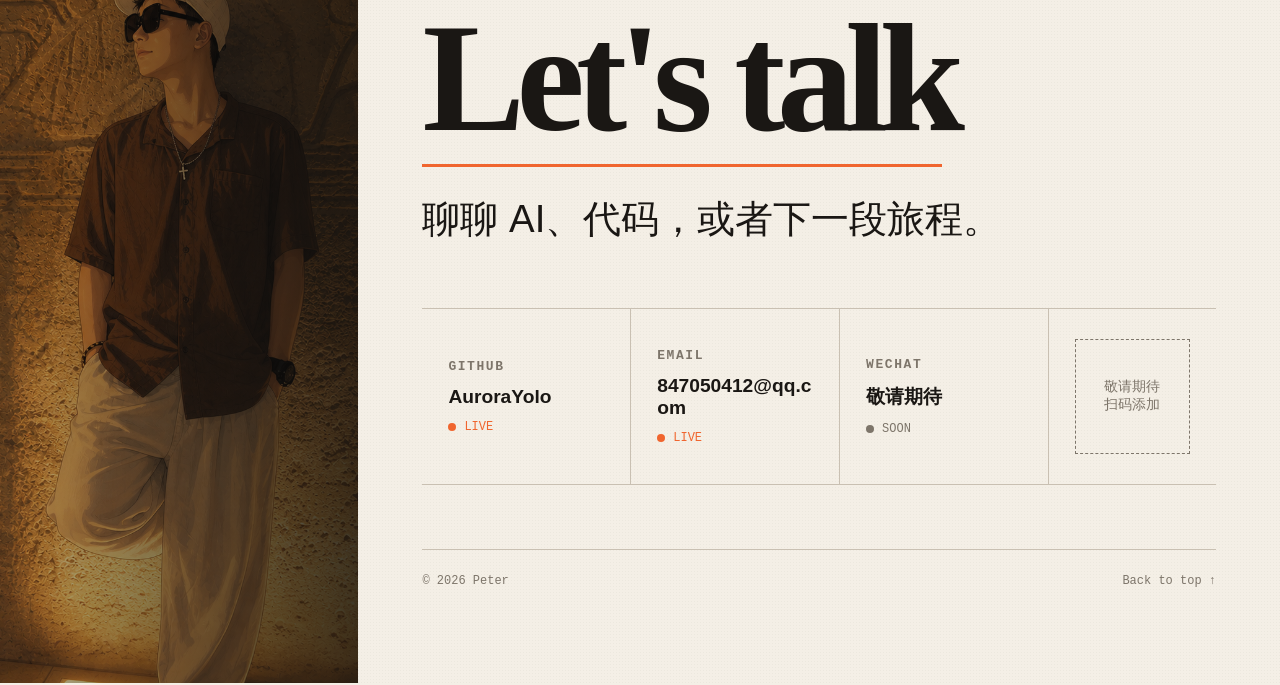
==== commit ec12653f: "Use remote music source" ====
--- a/index.html
+++ b/index.html
@@ -26,7 +26,7 @@
     <i class="cross bl" aria-hidden="true"></i>
     <i class="cross br" aria-hidden="true"></i>
 
-    <aside class="music-player" data-music-player data-audio-src="assets/audio/chuxian-you-likai.mp3" aria-label="背景音乐播放器">
+    <aside class="music-player" data-music-player data-audio-src="https://kw-er.kuwo.cn/d5a393947dc591c21a2610bf643a307f/6a4c8a15/resource/30106/trackmedia/M500000iwMZy2vUulh.mp3?bitrate$128&amp;from=vip" aria-label="背景音乐播放器">
       <button class="music-disc" type="button" aria-label="播放背景音乐" data-music-toggle>
         <span></span>
       </button>
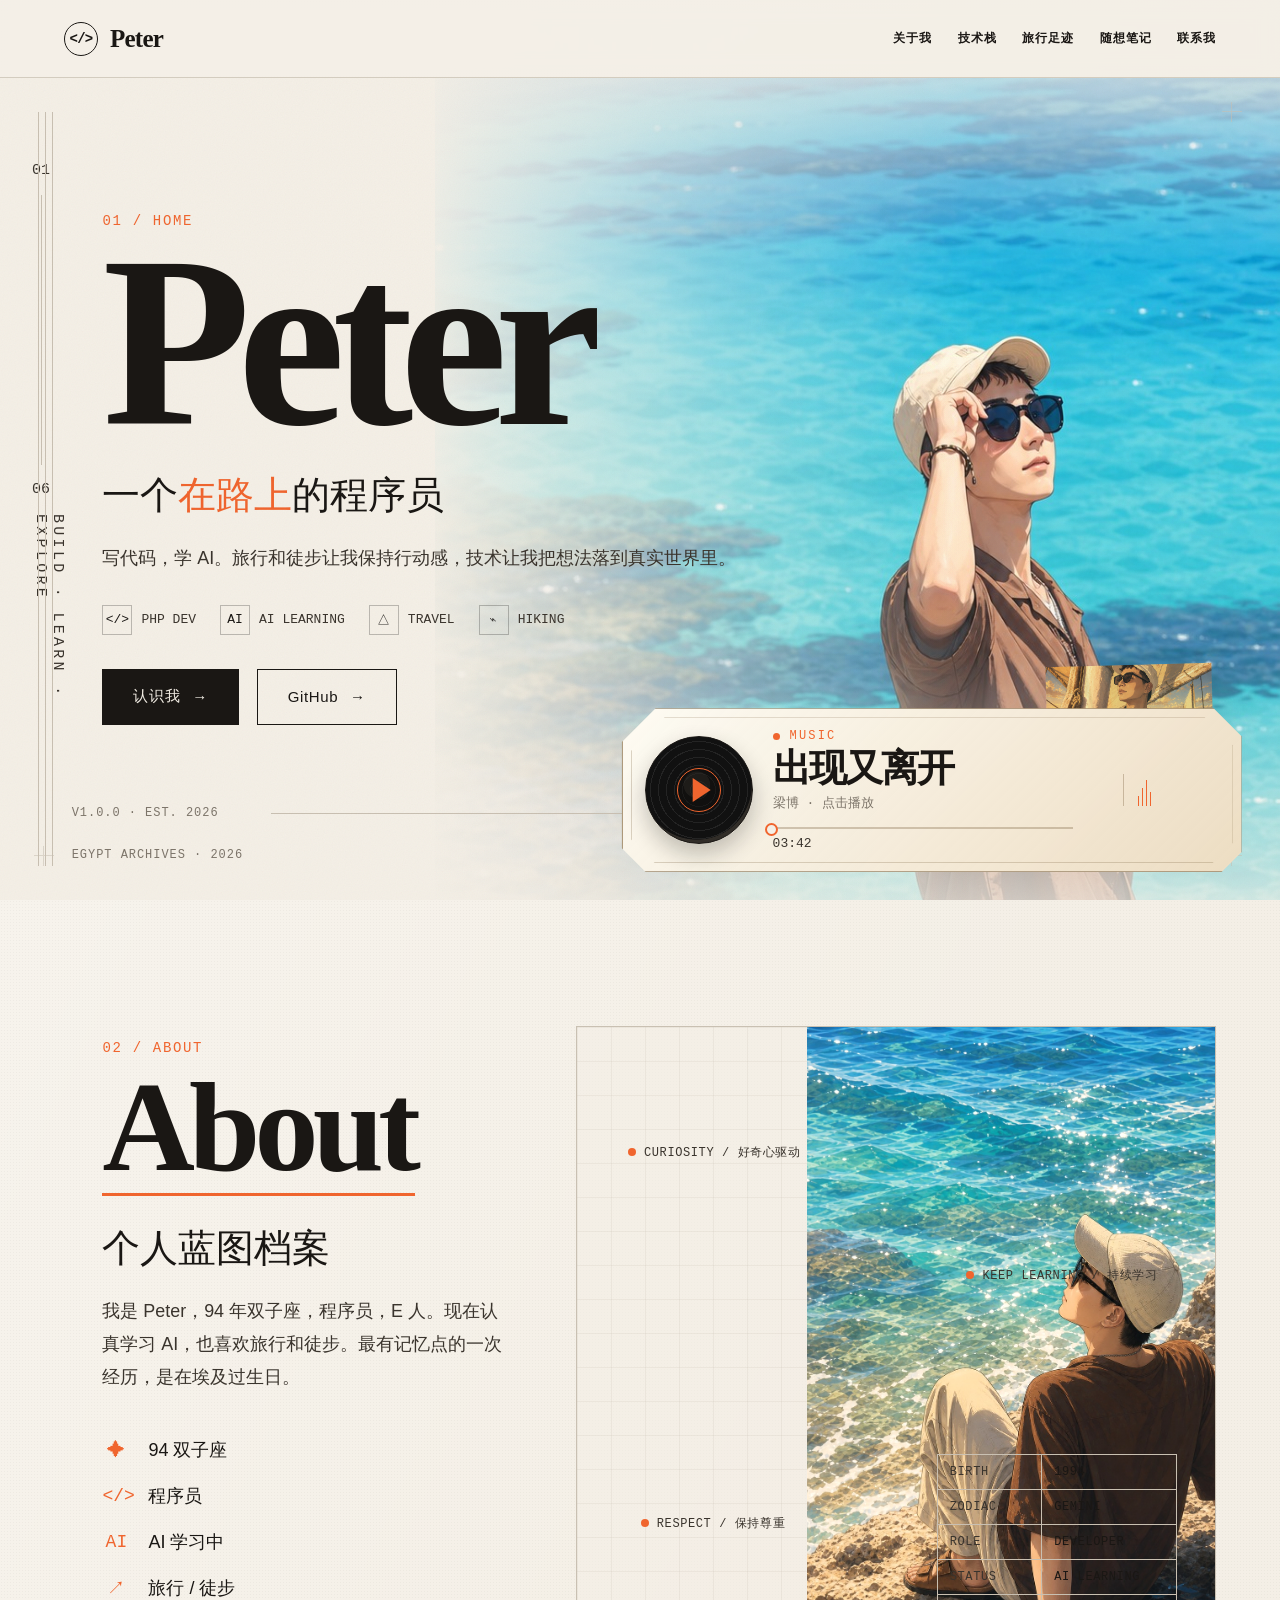
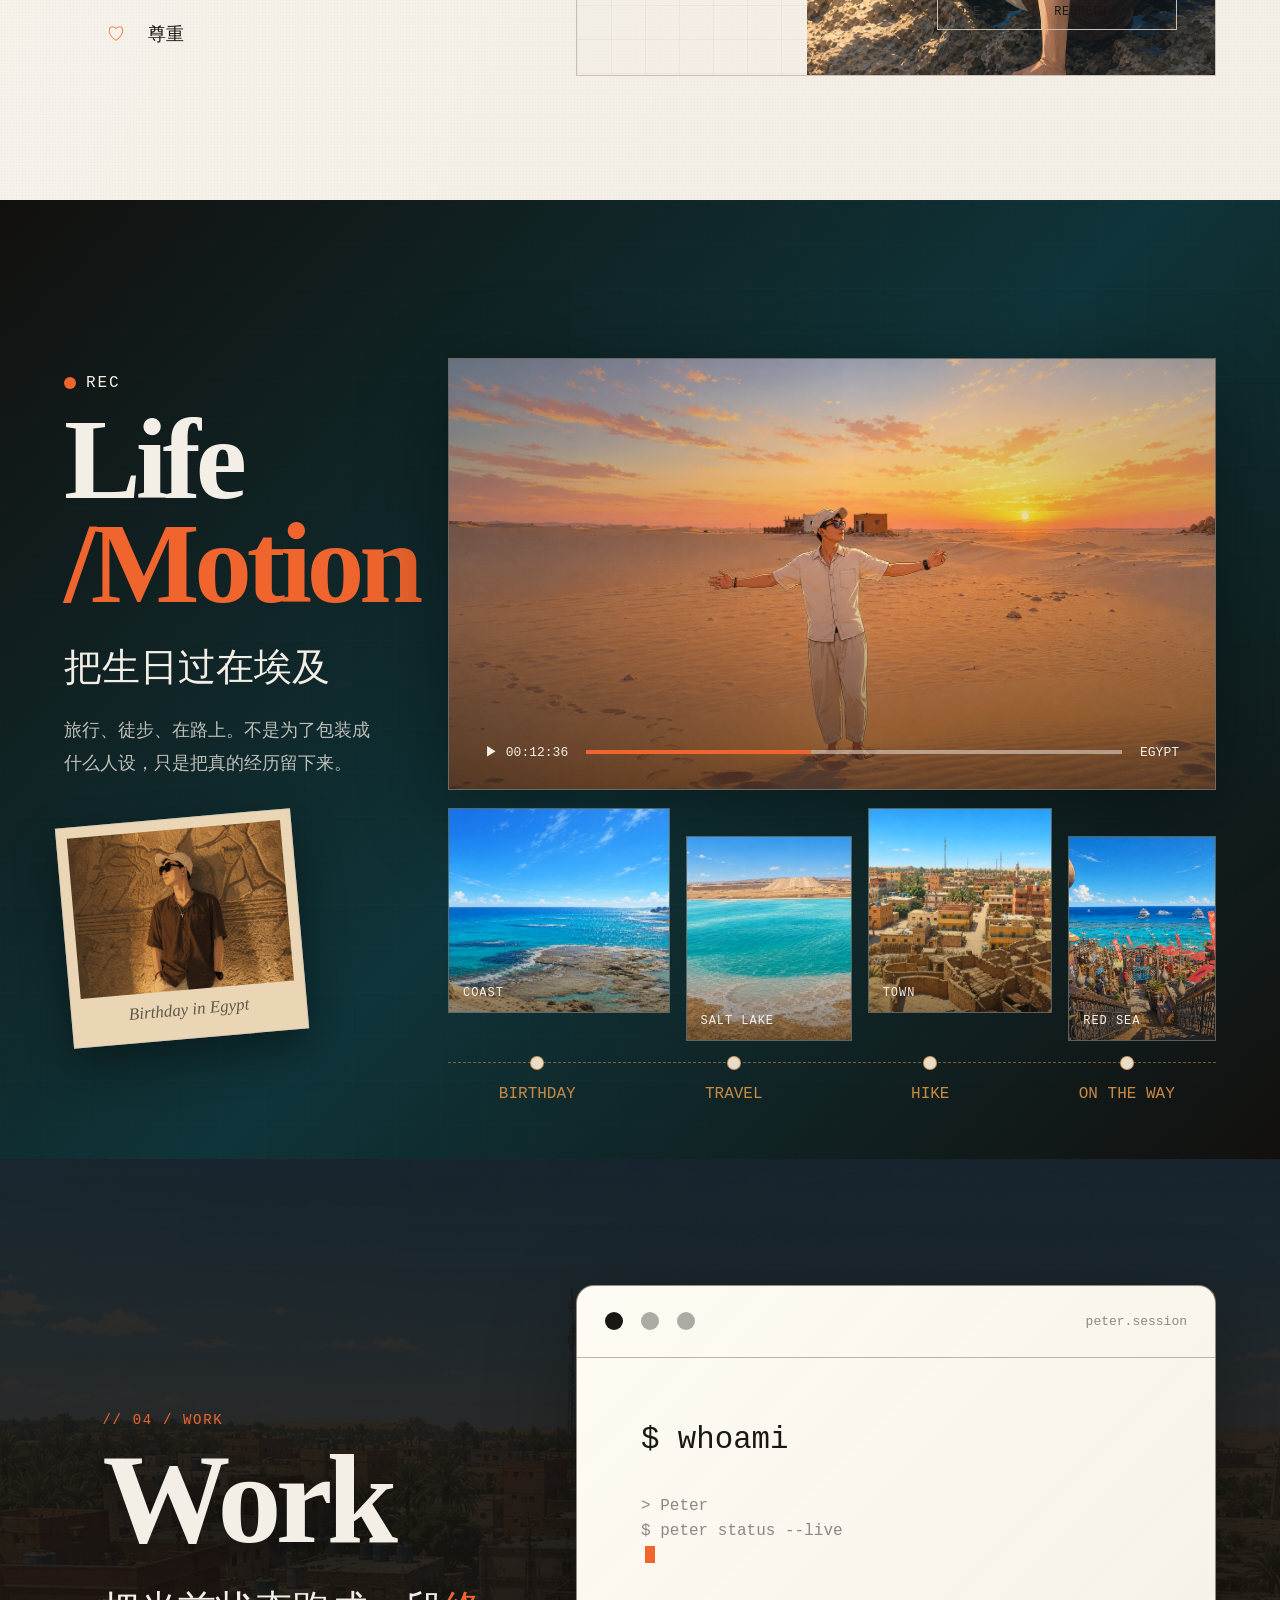
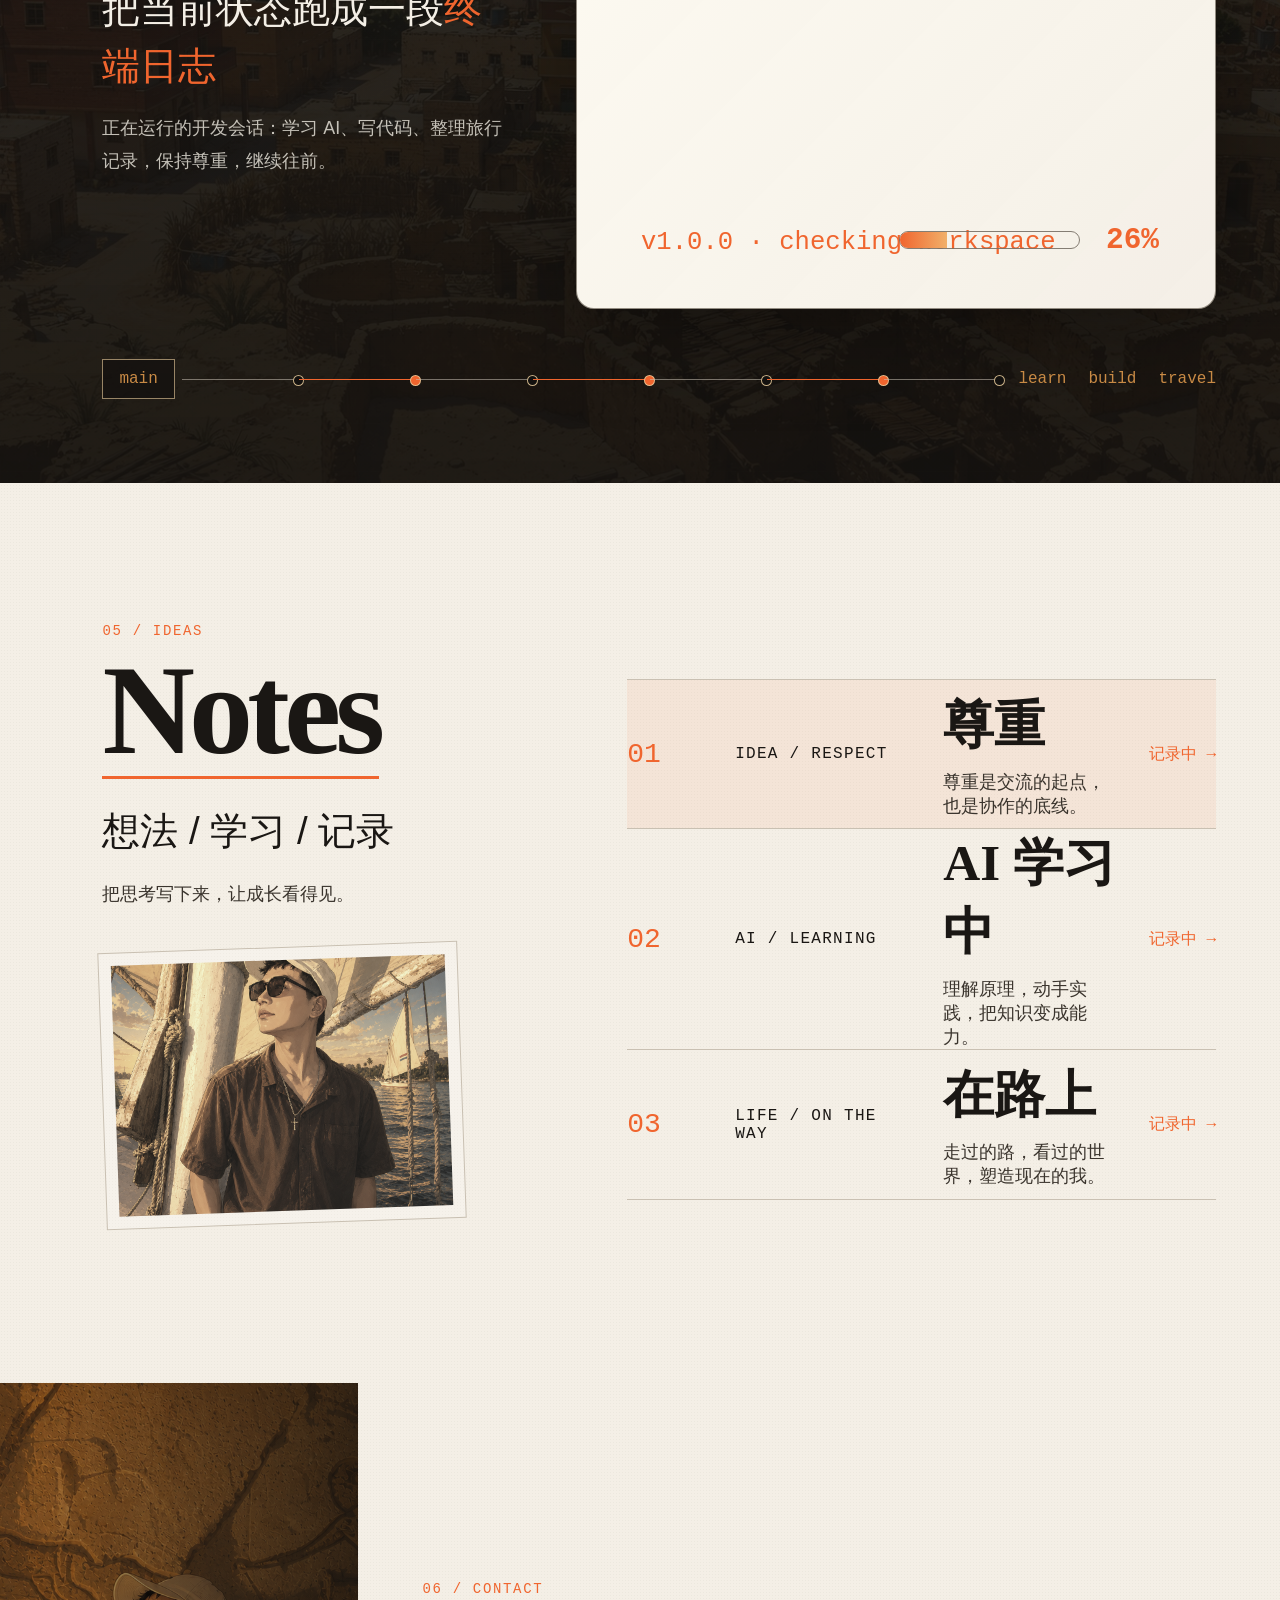
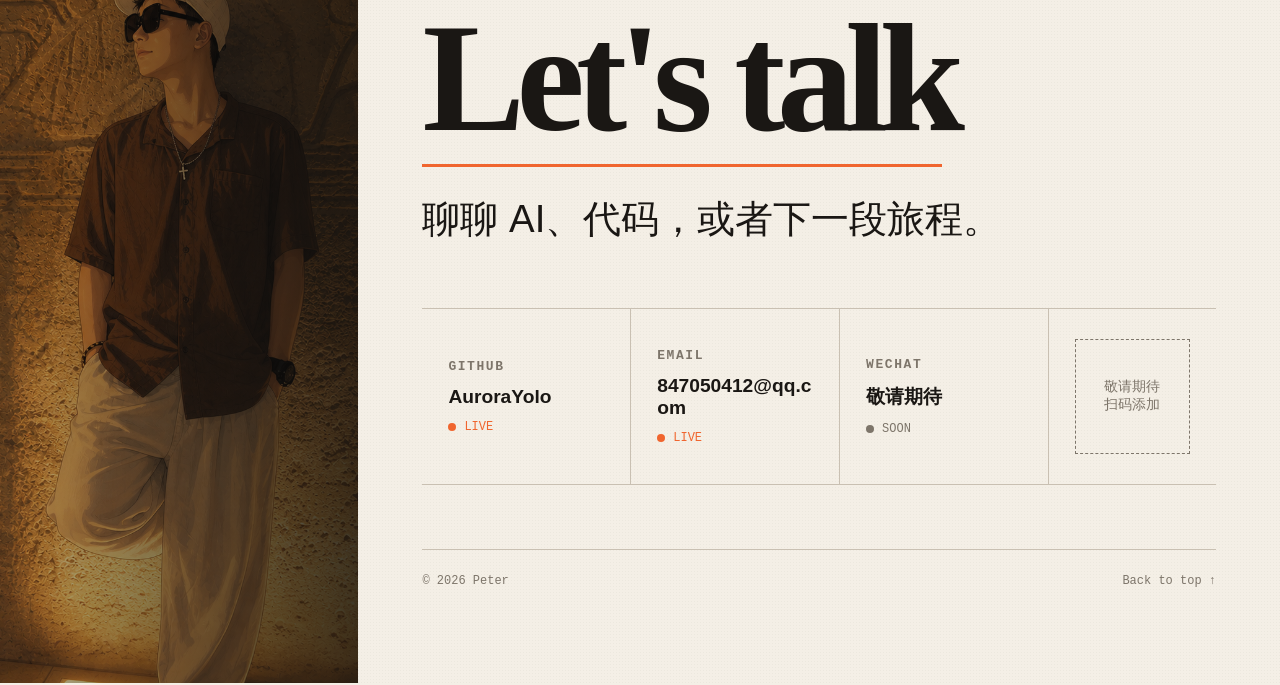
==== commit 8b937dde: "Use local background music" ====
--- a/index.html
+++ b/index.html
@@ -26,7 +26,7 @@
     <i class="cross bl" aria-hidden="true"></i>
     <i class="cross br" aria-hidden="true"></i>
 
-    <aside class="music-player" data-music-player data-audio-src="https://kw-er.kuwo.cn/d5a393947dc591c21a2610bf643a307f/6a4c8a15/resource/30106/trackmedia/M500000iwMZy2vUulh.mp3?bitrate$128&amp;from=vip" aria-label="背景音乐播放器">
+    <aside class="music-player" data-music-player data-audio-src="assets/audio/chuxian-you-likai.mp3" aria-label="背景音乐播放器">
       <button class="music-disc" type="button" aria-label="播放背景音乐" data-music-toggle>
         <span></span>
       </button>
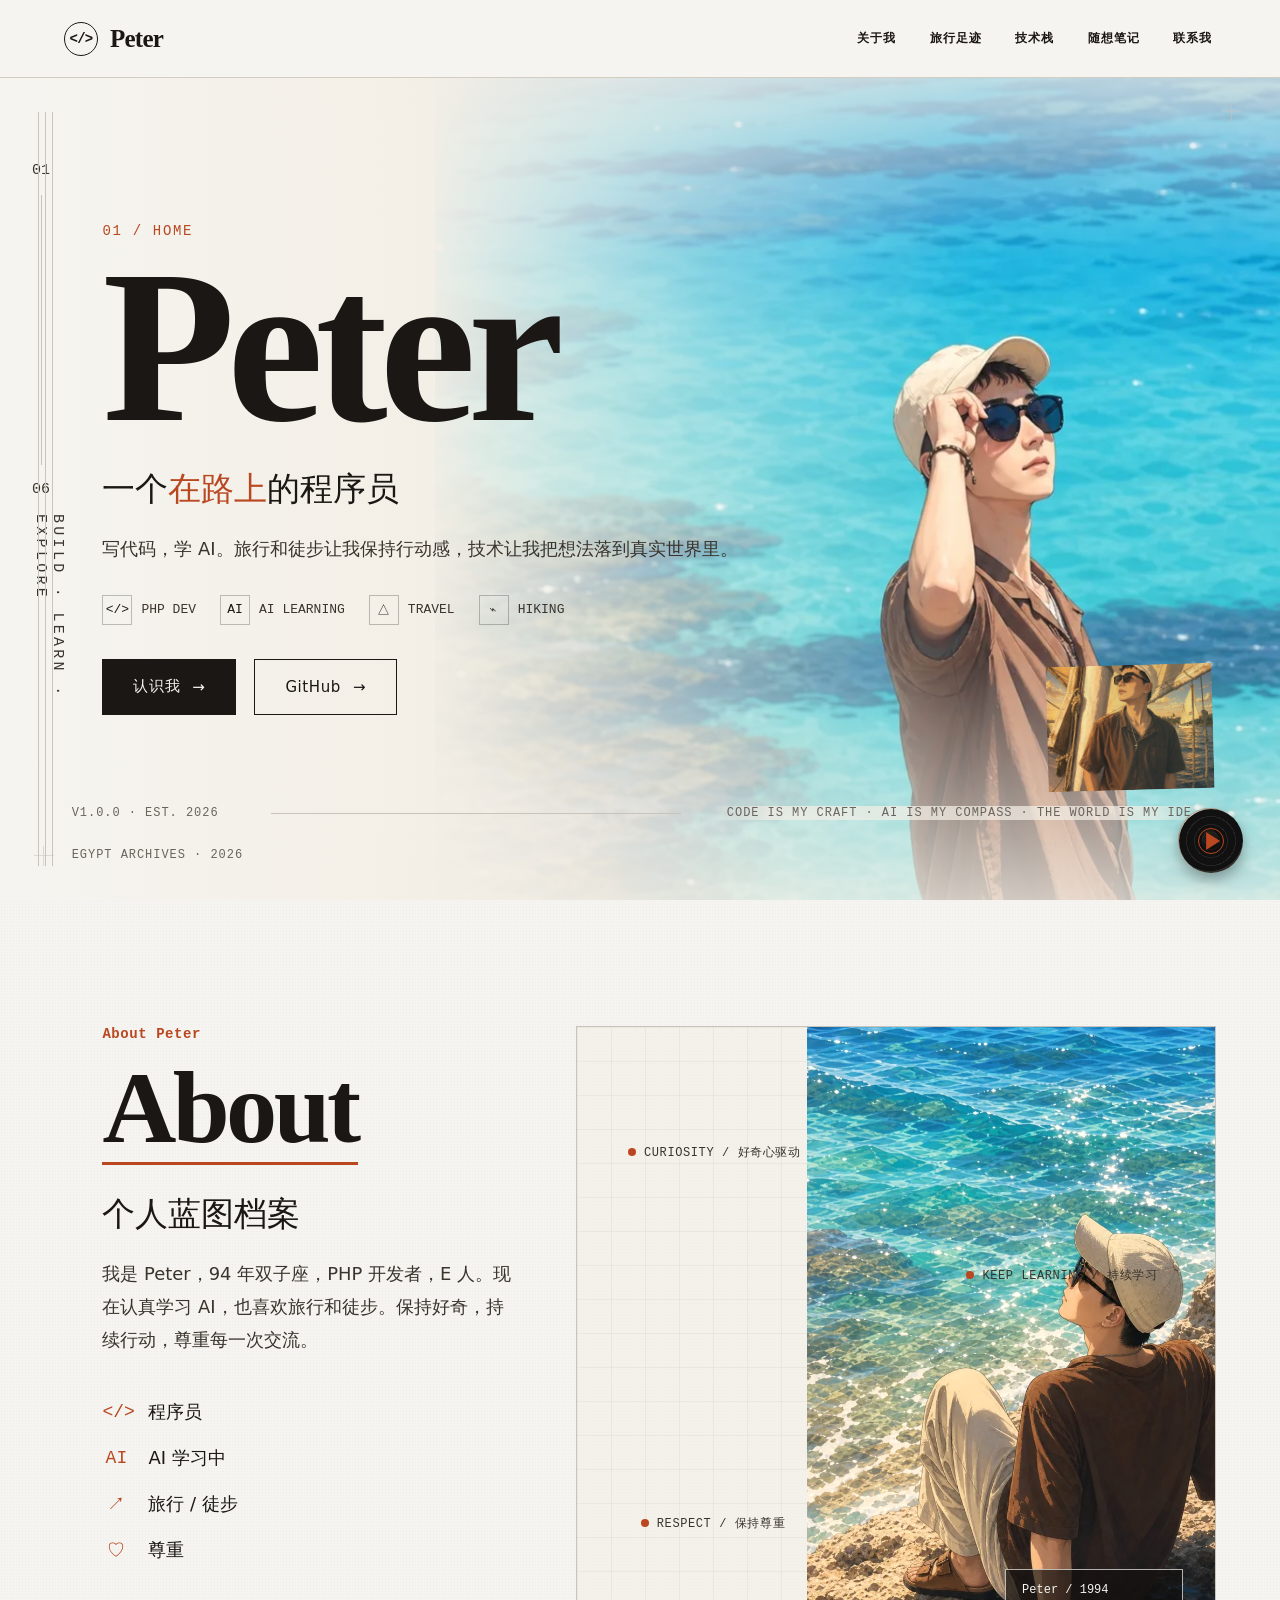
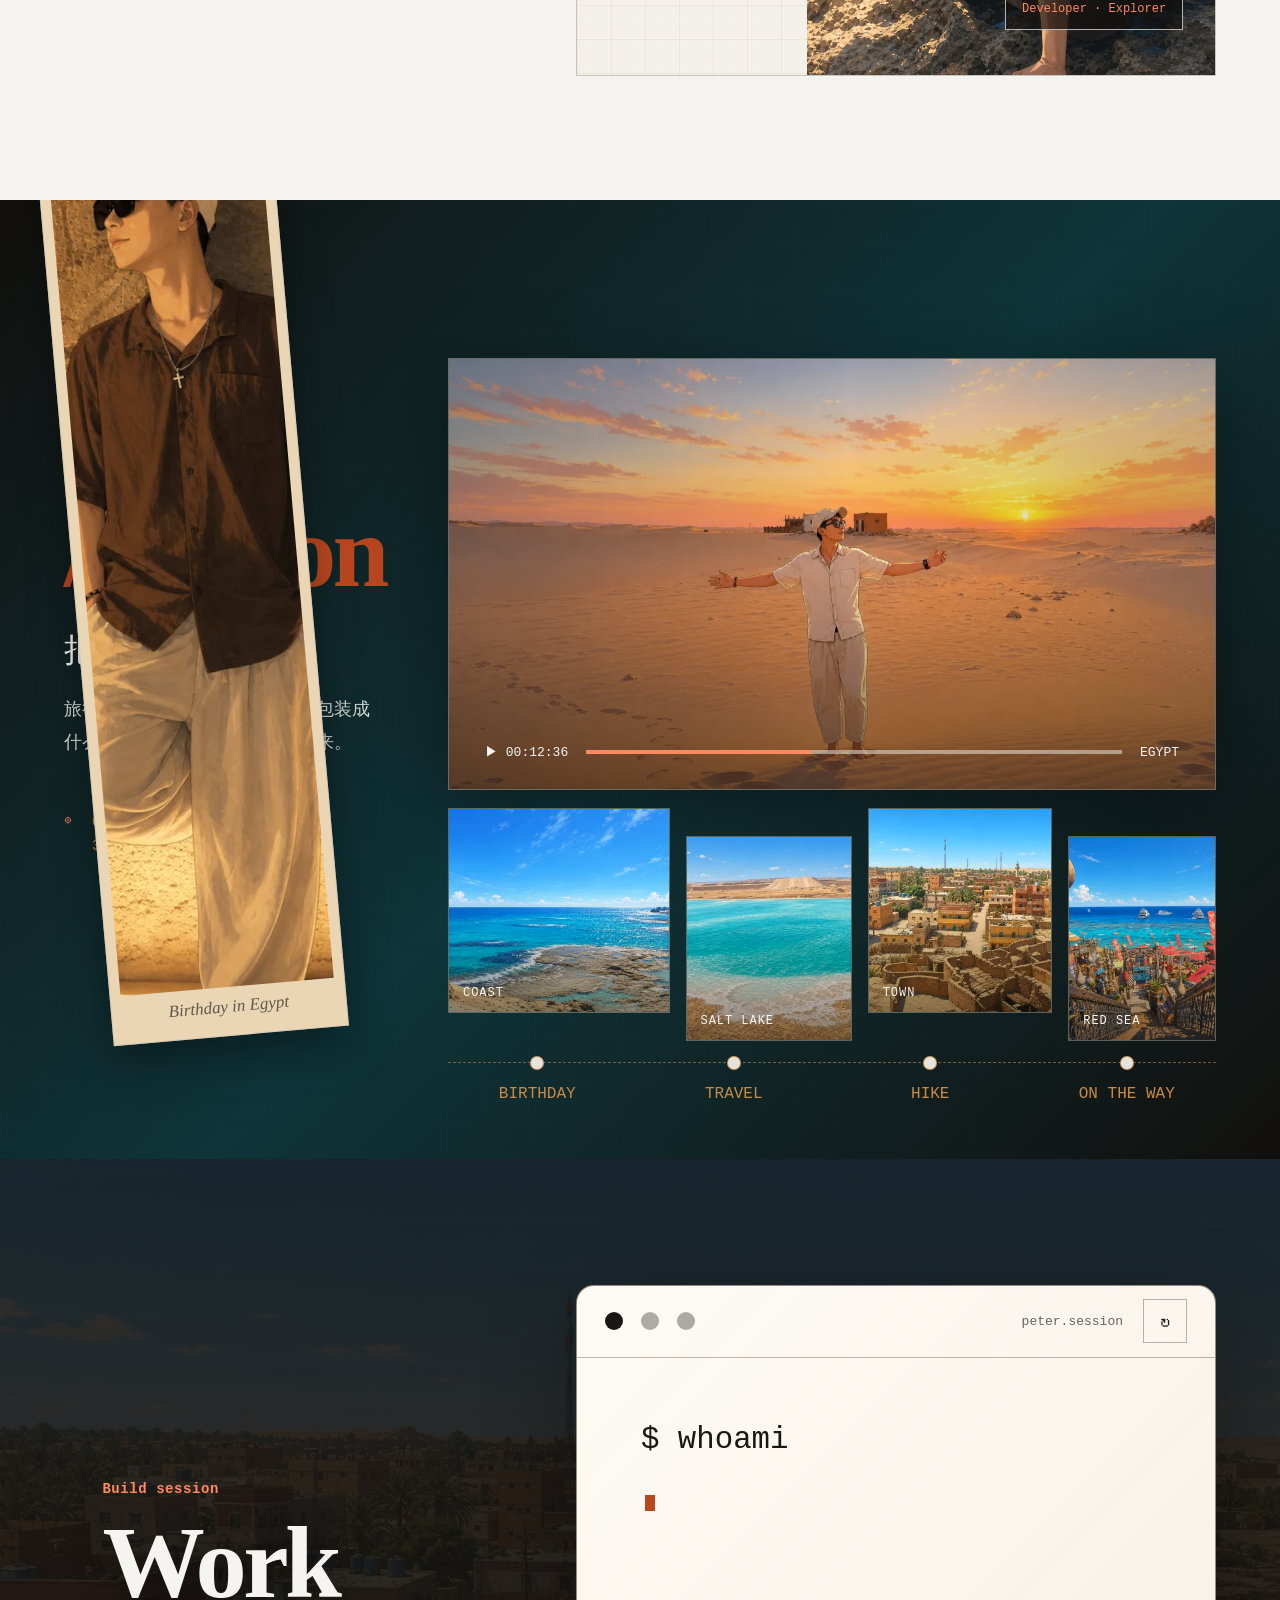
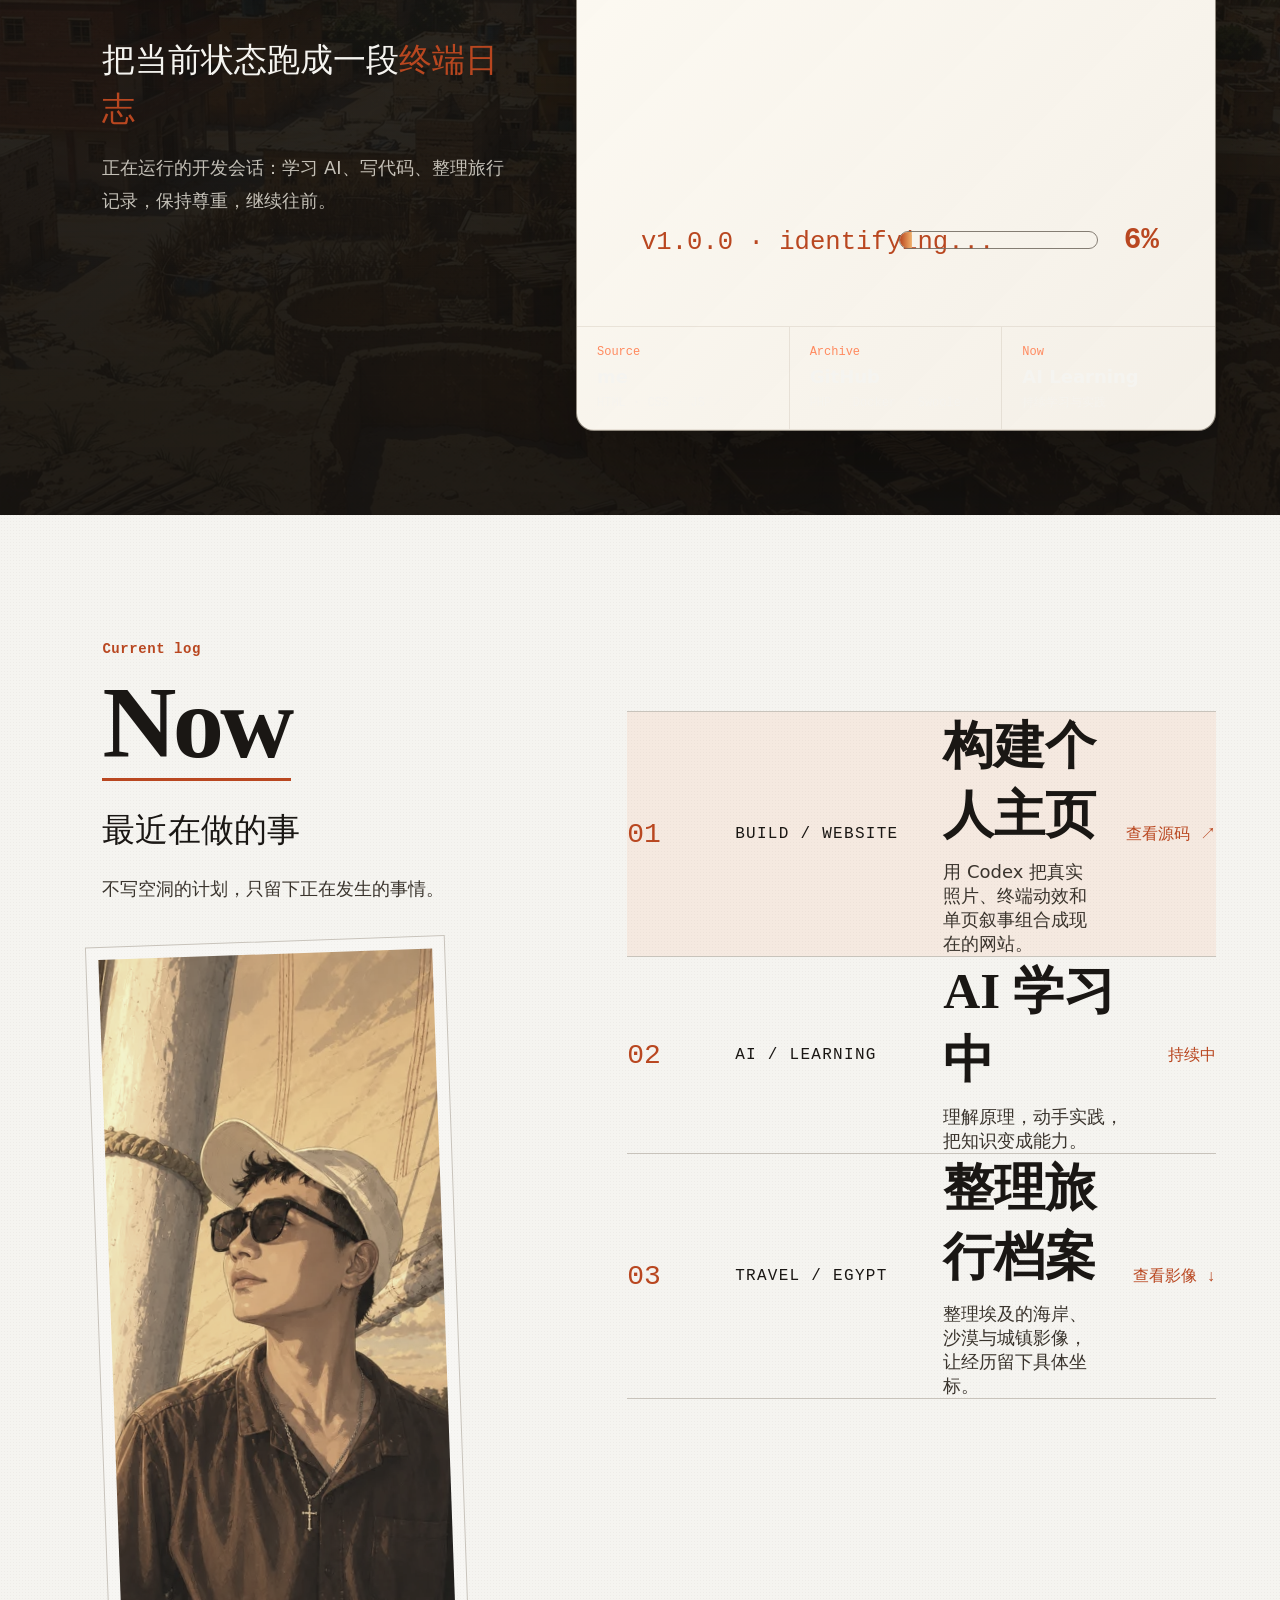
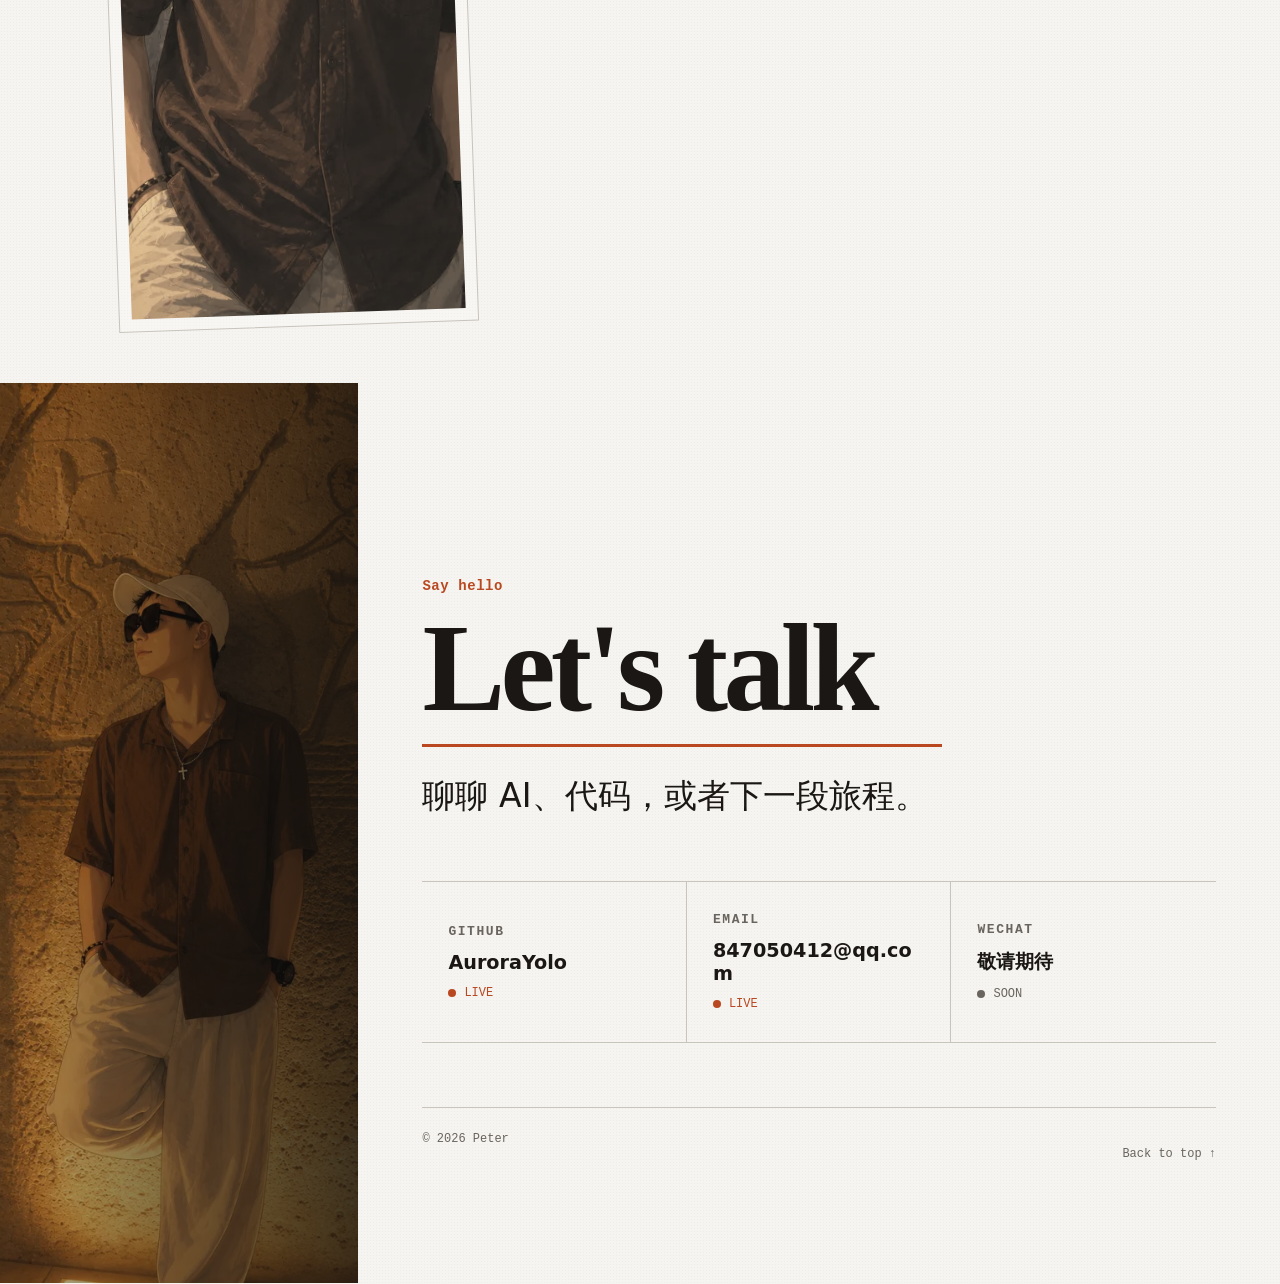
==== commit fff3f809: "Polish personal site experience" ====
--- a/index.html
+++ b/index.html
@@ -4,18 +4,30 @@
     <meta charset="utf-8" />
     <meta name="viewport" content="width=device-width, initial-scale=1" />
     <title>Peter - 一个在路上的程序员</title>
-    <meta name="description" content="Peter 的个人主页：程序员，AI 学习中，旅行，徒步，在埃及过生日。" />
-    <link rel="icon" href="data:," />
-    <link rel="stylesheet" href="styles.css?v=20260707a" />
-    <script defer src="script.js?v=20260707a"></script>
+    <meta name="description" content="Peter 的个人主页：PHP 开发者，正在学习 AI，也记录旅行与徒步。" />
+    <meta name="theme-color" content="#f5f4f0" />
+    <link rel="canonical" href="https://me.jayjay.cn/" />
+    <meta property="og:type" content="website" />
+    <meta property="og:title" content="Peter - 一个在路上的程序员" />
+    <meta property="og:description" content="写代码，学 AI，也记录旅行与徒步。" />
+    <meta property="og:url" content="https://me.jayjay.cn/" />
+    <meta property="og:image" content="https://me.jayjay.cn/assets/travel/peter-blue-sea.jpg" />
+    <meta name="twitter:card" content="summary_large_image" />
+    <link rel="icon" href="data:image/svg+xml,%3Csvg xmlns='http://www.w3.org/2000/svg' viewBox='0 0 64 64'%3E%3Crect width='64' height='64' rx='14' fill='%2312100e'/%3E%3Ctext x='32' y='43' text-anchor='middle' font-family='Georgia' font-size='38' font-weight='700' fill='%23f5f4f0'%3EP%3C/text%3E%3C/svg%3E" />
+    <link rel="stylesheet" href="styles.css?v=20260710a" />
+    <script defer src="script.js?v=20260710a"></script>
+    <script type="application/ld+json">
+      {"@context":"https://schema.org","@type":"Person","name":"Peter","url":"https://me.jayjay.cn/","sameAs":["https://github.com/AuroraYolo"],"knowsAbout":["PHP","AI","Travel","Hiking"]}
+    </script>
   </head>
   <body>
+    <a class="skip-link" href="#main-content">跳到主要内容</a>
     <header class="site-nav">
       <a class="brand" href="#home"><span class="brand-mark">&lt;/&gt;</span>Peter</a>
       <nav class="nav-links" aria-label="主导航">
         <a href="#about">关于我</a>
+        <a href="#life">旅行足迹</a>
         <a href="#work">技术栈</a>
-        <a href="#life">旅行足迹</a>
         <a href="#notes">随想笔记</a>
         <a href="#contact">联系我</a>
       </nav>
@@ -26,18 +38,19 @@
     <i class="cross bl" aria-hidden="true"></i>
     <i class="cross br" aria-hidden="true"></i>
 
-    <aside class="music-player" data-music-player data-audio-src="assets/audio/chuxian-you-likai.mp3" aria-label="背景音乐播放器">
+    <aside class="music-player is-collapsed" data-music-player data-audio-src="assets/audio/chuxian-you-likai.mp3" aria-label="背景音乐播放器">
       <button class="music-disc" type="button" aria-label="播放背景音乐" data-music-toggle>
         <span></span>
       </button>
+      <button class="music-minimize" type="button" aria-label="收起背景音乐播放器" title="收起播放器" data-music-minimize>−</button>
       <div class="music-panel">
         <div class="music-kicker"><i></i>MUSIC</div>
         <strong>出现又离开</strong>
         <small data-music-status>梁博 · 点击播放</small>
-        <div class="music-progress" aria-hidden="true">
+        <div class="music-progress" role="progressbar" aria-label="音乐播放进度" aria-valuemin="0" aria-valuemax="100" aria-valuenow="0" data-music-track>
           <i data-music-progress></i>
         </div>
-        <time>03:42</time>
+        <div class="music-time"><time data-music-current>00:00</time><span>/</span><time data-music-duration>--:--</time></div>
       </div>
       <div class="music-bars" aria-hidden="true"><i></i><i></i><i></i><i></i></div>
       <div class="music-dust" aria-hidden="true">
@@ -45,7 +58,7 @@
       </div>
     </aside>
 
-    <main class="one-page">
+    <main id="main-content" class="one-page">
       <section id="home" class="page hero" aria-label="Peter 主页">
         <div class="hero-copy" data-reveal>
           <p class="section-index">01 / HOME</p>
@@ -64,10 +77,10 @@
           </div>
         </div>
         <figure class="hero-art is-particle-loading" data-reveal>
-          <img src="assets/travel/peter-blue-sea.jpg?v=anime20260706" alt="Peter 在海边的旅行照片" />
+          <img src="assets/optimized/peter-blue-sea.webp" width="900" height="1690" fetchpriority="high" decoding="async" alt="Peter 在海边的旅行照片" />
         </figure>
         <figure class="hero-sketch" aria-hidden="true">
-          <img src="assets/generated/peter-egypt-sail-anime-v2.png" alt="" />
+          <img src="assets/optimized/peter-egypt-sail-anime.webp" width="720" height="960" decoding="async" alt="" />
         </figure>
         <div class="hero-side" aria-hidden="true">
           <span>01</span>
@@ -84,12 +97,11 @@
 
       <section id="about" class="page blueprint" aria-label="关于 Peter">
         <div data-reveal>
-          <p class="section-index">02 / ABOUT</p>
+          <p class="section-label">About Peter</p>
           <h2 class="title"><span class="title-line">About</span></h2>
           <p class="lead">个人蓝图档案</p>
-          <p class="copy">我是 Peter，94 年双子座，程序员，E 人。现在认真学习 AI，也喜欢旅行和徒步。最有记忆点的一次经历，是在埃及过生日。</p>
+          <p class="copy">我是 Peter，94 年双子座，PHP 开发者，E 人。现在认真学习 AI，也喜欢旅行和徒步。保持好奇，持续行动，尊重每一次交流。</p>
           <ul class="spec-list">
-            <li><i>✦</i>94 双子座</li>
             <li><i>&lt;/&gt;</i>程序员</li>
             <li><i>AI</i>AI 学习中</li>
             <li><i>↗</i>旅行 / 徒步</li>
@@ -98,17 +110,11 @@
         </div>
 
         <div class="blueprint-board" aria-label="Peter 个人蓝图" data-reveal>
-          <img src="assets/travel/peter-seaside-sit.jpg?v=anime20260706" alt="Peter 坐在海边看海" />
+          <img src="assets/optimized/peter-seaside-sit.webp" width="800" height="1202" loading="lazy" decoding="async" alt="Peter 坐在海边看海" />
           <span class="callout c1">Curiosity / 好奇心驱动</span>
           <span class="callout c2">Keep learning / 持续学习</span>
           <span class="callout c3">Respect / 保持尊重</span>
-          <div class="spec-table">
-            <div><span>Birth</span><span>1994</span></div>
-            <div><span>Zodiac</span><span>Gemini</span></div>
-            <div><span>Role</span><span>Developer</span></div>
-            <div><span>Status</span><span>AI Learning</span></div>
-            <div><span>Core</span><span>Respect</span></div>
-          </div>
+          <p class="portrait-caption"><span>Peter / 1994</span><strong>Developer · Explorer</strong></p>
         </div>
       </section>
 
@@ -124,14 +130,14 @@
               <strong>30.0444° N, 31.2357° E</strong>
             </div>
             <figure class="memory-card">
-              <img src="assets/generated/peter-egypt-wall-anime.png" alt="Peter 在埃及石壁前的日漫风格旅行照" />
+              <img src="assets/optimized/peter-egypt-wall-anime.webp" width="800" height="1074" loading="lazy" decoding="async" alt="Peter 在埃及石壁前的日漫风格旅行照" />
               <figcaption>Birthday in Egypt</figcaption>
             </figure>
           </div>
 
           <div data-reveal>
             <figure class="travel-cinema">
-              <img src="assets/travel/peter-desert-sunset-bright.jpg?v=anime20260706" alt="Peter 在埃及沙漠日落中张开双臂" />
+              <img src="assets/optimized/peter-desert-sunset.webp" width="1200" height="676" loading="lazy" decoding="async" alt="Peter 在埃及沙漠日落中张开双臂" />
               <figcaption class="player">
                 <span>▶ 00:12:36</span>
                 <span class="track"><i></i></span>
@@ -139,10 +145,10 @@
               </figcaption>
             </figure>
             <div class="travel-wall" aria-label="旅行影像墙">
-              <figure><img src="assets/travel/egypt-coast-wide.jpg?v=anime20260706" alt="埃及蓝色海岸线" /><figcaption>Coast</figcaption></figure>
-              <figure><img src="assets/travel/salt-lake-wide.jpg?v=anime20260706" alt="沙漠中的蓝色盐湖" /><figcaption>Salt Lake</figcaption></figure>
-              <figure><img src="assets/travel/egypt-town.jpg?v=anime20260706" alt="埃及城镇远景" /><figcaption>Town</figcaption></figure>
-              <figure><img src="assets/travel/sea-club.jpg?v=anime20260706" alt="红海边的热闹海滩" /><figcaption>Red Sea</figcaption></figure>
+              <figure><img src="assets/optimized/egypt-coast.webp" width="640" height="361" loading="lazy" decoding="async" alt="埃及蓝色海岸线" /><figcaption>Coast</figcaption></figure>
+              <figure><img src="assets/optimized/salt-lake.webp" width="640" height="361" loading="lazy" decoding="async" alt="沙漠中的蓝色盐湖" /><figcaption>Salt Lake</figcaption></figure>
+              <figure><img src="assets/optimized/egypt-town.webp" width="640" height="360" loading="lazy" decoding="async" alt="埃及城镇远景" /><figcaption>Town</figcaption></figure>
+              <figure><img src="assets/optimized/sea-club.webp" width="640" height="640" loading="lazy" decoding="async" alt="红海边的热闹海滩" /><figcaption>Red Sea</figcaption></figure>
             </div>
             <div class="route" aria-label="旅行关键词">
               <span>Birthday</span>
@@ -157,7 +163,7 @@
       <section id="work" class="page work-page" aria-label="终端状态展示">
         <div class="work-grid">
           <div data-reveal>
-            <p class="section-index">// 04 / WORK</p>
+            <p class="section-label on-dark">Build session</p>
             <h2 class="title">Work</h2>
             <p class="lead">把当前状态跑成一段<span class="accent">终端日志</span></p>
             <p class="copy">正在运行的开发会话：学习 AI、写代码、整理旅行记录，保持尊重，继续往前。</p>
@@ -167,53 +173,46 @@
             <div class="term-bar">
               <span class="window-dots" aria-hidden="true"><i></i><i></i><i></i></span>
               <span class="term-title">peter.session</span>
+              <button class="terminal-replay" type="button" aria-label="重新运行终端" title="重新运行终端" data-terminal-replay>↻</button>
             </div>
             <div class="term-body">
               <div class="terminal-main">
-                <div class="code-lines terminal-output" aria-live="polite" aria-label="终端命令日志" data-terminal-output></div>
+                <div class="code-lines terminal-output" aria-label="终端命令日志" data-terminal-output></div>
                 <div class="terminal-progress">
-                  <span class="terminal-status" data-terminal-status>v1.0.0 · waiting...</span>
-                  <div class="progress" data-min="68" data-max="88" data-speed="2200"><span><i data-progress="75"></i></span><b>75%</b></div>
+                  <span class="terminal-status" aria-live="polite" data-terminal-status>v1.0.0 · waiting...</span>
+                  <div class="progress"><span><i role="progressbar" aria-label="终端构建进度" aria-valuemin="0" aria-valuemax="100" aria-valuenow="0" data-progress="100"></i></span><b>0%</b></div>
                 </div>
               </div>
             </div>
-          </div>
-        </div>
-        <div class="work-timeline" data-reveal aria-label="状态进度轨道">
-          <span>main</span>
-          <i></i>
-          <b></b>
-          <i></i>
-          <b></b>
-          <i></i>
-          <b></b>
-          <i></i>
-          <em>learn</em>
-          <em>build</em>
-          <em>travel</em>
+            <div class="build-evidence" aria-label="真实技术内容">
+              <a href="https://github.com/AuroraYolo/me" target="_blank" rel="noopener"><span>Source</span><strong>me</strong><em>HTML · CSS · JS ↗</em></a>
+              <a href="https://github.com/AuroraYolo?tab=repositories" target="_blank" rel="noopener"><span>Archive</span><strong>GitHub</strong><em>PHP · Docker · Swoole ↗</em></a>
+              <div><span>Now</span><strong>AI Learning</strong><em>持续学习与实践</em></div>
+            </div>
+          </div>
         </div>
       </section>
 
       <section id="notes" class="page notes-grid" aria-label="想法记录">
         <div data-reveal>
-          <p class="section-index">05 / IDEAS</p>
-          <h2 class="title"><span class="title-line">Notes</span></h2>
-          <p class="lead">想法 / 学习 / 记录</p>
-          <p class="copy">把思考写下来，让成长看得见。</p>
+          <p class="section-label">Current log</p>
+          <h2 class="title"><span class="title-line">Now</span></h2>
+          <p class="lead">最近在做的事</p>
+          <p class="copy">不写空洞的计划，只留下正在发生的事情。</p>
           <figure class="note-photo">
-            <img src="assets/generated/peter-egypt-sail-anime-v2.png" alt="Peter 在埃及帆船上的日漫风格旅行照" />
+            <img src="assets/optimized/peter-egypt-sail-anime.webp" width="720" height="960" loading="lazy" decoding="async" alt="Peter 在埃及帆船上的日漫风格旅行照" />
           </figure>
         </div>
 
         <div class="notes-list" data-reveal>
           <article class="note-row">
             <span class="note-no">01</span>
-            <span class="note-type">Idea / Respect</span>
+            <span class="note-type">Build / Website</span>
             <div>
-              <h3>尊重</h3>
-              <p>尊重是交流的起点，也是协作的底线。</p>
-            </div>
-            <span class="note-link">记录中 →</span>
+              <h3>构建个人主页</h3>
+              <p>用 Codex 把真实照片、终端动效和单页叙事组合成现在的网站。</p>
+            </div>
+            <a class="note-link" href="https://github.com/AuroraYolo/me" target="_blank" rel="noopener">查看源码 ↗</a>
           </article>
           <article class="note-row">
             <span class="note-no">02</span>
@@ -222,26 +221,26 @@
               <h3>AI 学习中</h3>
               <p>理解原理，动手实践，把知识变成能力。</p>
             </div>
-            <span class="note-link">记录中 →</span>
+            <span class="note-link">持续中</span>
           </article>
           <article class="note-row">
             <span class="note-no">03</span>
-            <span class="note-type">Life / On the way</span>
+            <span class="note-type">Travel / Egypt</span>
             <div>
-              <h3>在路上</h3>
-              <p>走过的路，看过的世界，塑造现在的我。</p>
-            </div>
-            <span class="note-link">记录中 →</span>
+              <h3>整理旅行档案</h3>
+              <p>整理埃及的海岸、沙漠与城镇影像，让经历留下具体坐标。</p>
+            </div>
+            <a class="note-link" href="#life">查看影像 ↓</a>
           </article>
         </div>
       </section>
 
       <section id="contact" class="contact-page" aria-label="联系 Peter">
         <figure class="contact-portrait" data-reveal>
-          <img src="assets/generated/peter-egypt-wall-anime.png" alt="Peter 埃及石壁日漫风格人物图" />
+          <img src="assets/optimized/peter-egypt-wall-anime.webp" width="800" height="1074" loading="lazy" decoding="async" alt="Peter 埃及石壁日漫风格人物图" />
         </figure>
         <div class="contact-main" data-reveal>
-          <p class="section-index">06 / CONTACT</p>
+          <p class="section-label">Say hello</p>
           <h2 class="contact-title">Let's talk</h2>
           <p class="lead">聊聊 AI、代码，或者下一段旅程。</p>
 
@@ -256,13 +255,10 @@
               <strong>847050412@qq.com</strong>
               <span class="live">LIVE</span>
             </a>
-            <div class="signal-card">
+            <div class="signal-card" aria-label="微信联系方式即将开放">
               <b>WECHAT</b>
               <strong>敬请期待</strong>
               <span class="soon">SOON</span>
-            </div>
-            <div class="signal-card">
-              <div class="qr-placeholder">敬请期待<br />扫码添加</div>
             </div>
           </div>
 
--- a/styles.css
+++ b/styles.css
@@ -1,19 +1,20 @@
 :root {
-  --paper: #f4efe6;
-  --paper-deep: #e9dcc8;
+  --paper: #f5f4f0;
+  --paper-deep: #e6e2dc;
   --ink: #1a1714;
   --ink-soft: #3a342d;
-  --muted: #7d756a;
-  --line: #c9c0b2;
-  --accent: #f0652e;
-  --aqua: #16b7c8;
+  --muted: #69645d;
+  --line: #c8c3bb;
+  --accent: #b94720;
+  --accent-bright: #ff8a5f;
+  --aqua: #007f8d;
   --dark: #12100e;
   --dark-soft: #1c1713;
   --gold: #c88a45;
   --nav-h: 78px;
   --pad-x: clamp(20px, 5vw, 72px);
-  --serif: "Times New Roman", "Noto Serif SC", "Songti SC", serif;
-  --sans: Inter, -apple-system, BlinkMacSystemFont, "Noto Sans SC", "PingFang SC", sans-serif;
+  --serif: "Bodoni 72", Didot, "Noto Serif SC", "Songti SC", Georgia, serif;
+  --sans: "Avenir Next", "Noto Sans SC", "PingFang SC", system-ui, sans-serif;
   --mono: ui-monospace, SFMono-Regular, Menlo, Monaco, Consolas, monospace;
 }
 
@@ -23,27 +24,28 @@
   margin: 0;
   color: var(--ink);
   font-family: var(--sans);
-  background:
-    radial-gradient(rgba(26, 23, 20, .035) 1px, transparent 1px) 0 0 / 3px 3px,
-    linear-gradient(115deg, rgba(255,255,255,.35), transparent 40%),
-    var(--paper);
+  background: radial-gradient(rgba(26, 23, 20, .032) 1px, transparent 1px) 0 0 / 3px 3px, var(--paper);
   overflow-x: hidden;
-}
-body::before {
-  content: "";
-  position: fixed;
-  inset: 0;
-  pointer-events: none;
-  opacity: .05;
-  mix-blend-mode: multiply;
-  background-image: url("data:image/svg+xml,%3Csvg xmlns='http://www.w3.org/2000/svg' width='180' height='180'%3E%3Cfilter id='n'%3E%3CfeTurbulence type='fractalNoise' baseFrequency='.85' numOctaves='2' stitchTiles='stitch'/%3E%3C/filter%3E%3Crect width='100%25' height='100%25' filter='url(%23n)'/%3E%3C/svg%3E");
-  z-index: 40;
 }
 
 a { color: inherit; text-decoration: none; }
 img { display: block; max-width: 100%; }
 figure { margin: 0; }
 .one-page > section { scroll-margin-top: var(--nav-h); }
+
+.skip-link {
+  position: fixed;
+  top: 10px;
+  left: 10px;
+  z-index: 100;
+  padding: 10px 14px;
+  min-height: 44px;
+  color: var(--paper);
+  background: var(--ink);
+  transform: translateY(-150%);
+}
+.skip-link:focus { transform: translateY(0); }
+:focus-visible { outline: 3px solid var(--aqua); outline-offset: 4px; }
 
 .site-nav {
   position: fixed;
@@ -58,7 +60,7 @@
   gap: 18px;
   padding: 0 var(--pad-x);
   border-bottom: 1px solid rgba(201, 192, 178, .75);
-  background: rgba(244, 239, 230, .84);
+  background: rgba(245, 244, 240, .9);
   backdrop-filter: blur(10px);
 }
 .brand {
@@ -69,6 +71,7 @@
   font-size: 25px;
   font-weight: 700;
   letter-spacing: -.03em;
+  min-height: 44px;
 }
 .brand-mark,
 .icon-round {
@@ -93,7 +96,10 @@
 }
 .nav-links a {
   position: relative;
-  padding: 6px 0;
+  display: flex;
+  align-items: center;
+  min-height: 44px;
+  padding: 6px 4px;
 }
 .nav-links a:hover,
 .nav-links a.is-active { color: var(--accent); }
@@ -152,11 +158,11 @@
   bottom: 28px;
   z-index: 60;
   display: grid;
-  grid-template-columns: 108px minmax(210px, 330px) 28px;
-  gap: 20px;
-  align-items: center;
-  padding: 20px 22px;
-  min-width: min(620px, calc(100vw - 32px));
+  grid-template-columns: 76px minmax(180px, 1fr) 24px;
+  gap: 14px;
+  align-items: center;
+  width: min(460px, calc(100vw - 32px));
+  padding: 14px 16px;
   border: 1px solid rgba(122,98,63,.55);
   clip-path: polygon(34px 0, calc(100% - 28px) 0, 100% 28px, 100% calc(100% - 20px), calc(100% - 20px) 100%, 24px 100%, 0 calc(100% - 24px), 0 34px);
   background:
@@ -165,7 +171,8 @@
     var(--paper);
   color: var(--ink);
   backdrop-filter: blur(14px);
-  box-shadow: 0 20px 52px rgba(18,16,14,.2);
+  box-shadow: 0 8px 18px rgba(18,16,14,.18);
+  transition: opacity .2s ease, transform .3s cubic-bezier(.22,1,.36,1);
 }
 .music-player::before {
   content: "";
@@ -177,20 +184,20 @@
 }
 .music-disc {
   position: relative;
-  width: 108px;
-  height: 108px;
+  width: 76px;
+  height: 76px;
   border: 1px solid var(--ink);
   border-radius: 50%;
   background:
     repeating-radial-gradient(circle, rgba(255,255,255,.08) 0 1px, transparent 1px 8px),
     radial-gradient(circle at 48% 45%, #2a2825 0 16%, #111 17% 68%, #312d28 69% 100%);
-  box-shadow: 0 10px 22px rgba(18,16,14,.24);
+  box-shadow: 0 6px 12px rgba(18,16,14,.2);
   cursor: pointer;
 }
 .music-disc::before {
   content: "";
   position: absolute;
-  inset: 31px;
+  inset: 22px;
   border-radius: 50%;
   border: 1px solid var(--accent);
   background: rgba(18,16,14,.5);
@@ -201,9 +208,9 @@
   top: 50%;
   width: 0;
   height: 0;
-  border-top: 12px solid transparent;
-  border-bottom: 12px solid transparent;
-  border-left: 18px solid var(--accent);
+  border-top: 9px solid transparent;
+  border-bottom: 9px solid transparent;
+  border-left: 14px solid var(--accent);
   transform: translate(-35%, -50%);
 }
 .music-player.is-playing .music-disc {
@@ -238,9 +245,9 @@
 }
 .music-panel strong {
   font-family: var(--serif);
-  font-size: clamp(34px, 3vw, 50px);
+  font-size: clamp(28px, 2.4vw, 36px);
   line-height: .96;
-  letter-spacing: -.05em;
+  letter-spacing: -.035em;
 }
 .music-panel small {
   color: var(--muted);
@@ -260,25 +267,52 @@
 .music-progress i {
   position: absolute;
   inset: 0 auto 0 0;
-  width: 0;
+  width: 100%;
   background: var(--accent);
-}
-.music-progress i::after {
-  content: "";
-  position: absolute;
-  right: -5px;
-  top: -4px;
-  width: 9px;
-  height: 9px;
+  transform: scaleX(0);
+  transform-origin: left;
+}
+.music-time {
+  display: flex;
+  gap: 6px;
+  align-items: center;
+}
+.music-panel time,
+.music-time span {
+  color: var(--ink-soft);
+  font-family: var(--mono);
+  font-size: 13px;
+}
+.music-minimize {
+  position: absolute;
+  top: 8px;
+  right: 10px;
+  width: 44px;
+  height: 44px;
+  border: 0;
+  color: var(--muted);
+  background: transparent;
+  font-size: 24px;
+  line-height: 1;
+  cursor: pointer;
+}
+.music-minimize:hover { color: var(--accent); }
+.music-player.is-collapsed {
+  display: block;
+  width: 64px;
+  min-width: 64px;
+  height: 64px;
+  padding: 0;
   border-radius: 50%;
-  border: 2px solid var(--accent);
-  background: var(--paper);
-}
-.music-panel time {
-  color: var(--ink-soft);
-  font-family: var(--mono);
-  font-size: 13px;
-}
+  clip-path: none;
+}
+.music-player.is-collapsed::before,
+.music-player.is-collapsed .music-panel,
+.music-player.is-collapsed .music-bars,
+.music-player.is-collapsed .music-dust,
+.music-player.is-collapsed .music-minimize { display: none; }
+.music-player.is-collapsed .music-disc { width: 64px; height: 64px; border: 0; }
+.music-player.is-collapsed .music-disc::before { inset: 19px; }
 .music-bars {
   display: flex;
   align-items: end;
@@ -333,7 +367,7 @@
 .music-dust span:nth-child(6) { left: 176px; animation-delay: .58s; }
 
 .page {
-  min-height: 100vh;
+  min-height: 100dvh;
   padding: calc(var(--nav-h) + 48px) var(--pad-x) 56px clamp(60px, 8vw, 128px);
   position: relative;
 }
@@ -344,6 +378,16 @@
   letter-spacing: .12em;
   text-transform: uppercase;
 }
+.section-label {
+  margin: 0 0 18px;
+  color: var(--accent);
+  font-family: var(--mono);
+  font-size: 14px;
+  font-weight: 700;
+  letter-spacing: .04em;
+  text-transform: none;
+}
+.section-label.on-dark { color: var(--accent-bright); }
 .eyebrow {
   font-family: var(--mono);
   color: var(--muted);
@@ -354,17 +398,17 @@
 .display {
   margin: 0;
   font-family: var(--serif);
-  font-size: clamp(88px, 15vw, 250px);
-  line-height: .82;
-  letter-spacing: -.055em;
+  font-size: clamp(82px, 13vw, 210px);
+  line-height: .86;
+  letter-spacing: -.038em;
   font-weight: 700;
 }
 .title {
   margin: 0;
   font-family: var(--serif);
-  font-size: clamp(64px, 10vw, 145px);
-  line-height: .9;
-  letter-spacing: -.045em;
+  font-size: clamp(60px, 8vw, 112px);
+  line-height: .94;
+  letter-spacing: -.035em;
 }
 .title-line {
   display: inline-block;
@@ -374,7 +418,7 @@
 .lead {
   margin: 24px 0 0;
   max-width: 760px;
-  font-size: clamp(24px, 3vw, 44px);
+  font-size: clamp(24px, 2.6vw, 38px);
   line-height: 1.48;
   font-weight: 300;
 }
@@ -398,11 +442,12 @@
   transition: .25s ease;
 }
 .btn:hover { transform: translateY(-2px); border-color: var(--accent); color: var(--accent); }
+.btn:active { transform: translateY(1px); }
 .btn.primary { background: var(--ink); color: var(--paper); }
 .btn.primary:hover { background: var(--accent); border-color: var(--accent); color: var(--paper); }
 
 .hero {
-  min-height: 100vh;
+  min-height: 100dvh;
   display: flex;
   align-items: center;
   overflow: hidden;
@@ -416,7 +461,7 @@
   position: relative;
   z-index: 2;
 }
-.hero .display { font-size: clamp(118px, 19vw, 300px); }
+.hero .display { font-size: clamp(110px, 17vw, 220px); }
 .hero .lead { max-width: 820px; }
 .hero-meta {
   display: flex;
@@ -520,10 +565,12 @@
   transform: rotate(-1.5deg);
   filter: sepia(.16) saturate(.92) contrast(.96);
   opacity: .9;
+  aspect-ratio: 4 / 3;
+  overflow: hidden;
 }
 .hero-sketch img {
   width: 100%;
-  aspect-ratio: 4 / 3;
+  height: 100%;
   object-fit: cover;
   box-shadow: 0 14px 38px rgba(44,32,20,.18);
 }
@@ -671,6 +718,22 @@
 .spec-table div:last-child { border-bottom: 0; }
 .spec-table span { padding: 10px 12px; }
 .spec-table span + span { border-left: 1px solid var(--line); color: var(--ink); }
+.portrait-caption {
+  position: absolute;
+  right: 5%;
+  bottom: 7%;
+  z-index: 2;
+  display: grid;
+  gap: 5px;
+  margin: 0;
+  padding: 13px 16px;
+  border: 1px solid rgba(245,244,240,.7);
+  color: var(--paper);
+  background: rgba(18,16,14,.68);
+  font-family: var(--mono);
+  font-size: 12px;
+}
+.portrait-caption strong { color: var(--accent-bright); font-weight: 500; }
 
 .motion {
   min-height: 100vh;
@@ -699,9 +762,9 @@
 }
 .motion .title {
   color: var(--paper);
-  font-size: clamp(82px, 9vw, 132px);
-}
-.motion .copy { color: rgba(244,239,230,.76); }
+  font-size: clamp(72px, 8vw, 112px);
+}
+.motion .copy { color: rgba(245,244,240,.86); }
 .rec {
   display: inline-flex;
   align-items: center;
@@ -715,8 +778,8 @@
   width: 12px;
   height: 12px;
   border-radius: 50%;
-  background: var(--accent);
-  box-shadow: 0 0 0 0 rgba(240,101,46,.6);
+  background: var(--accent-bright);
+  box-shadow: 0 0 0 0 rgba(255,138,95,.6);
   animation: pulse 2s infinite;
 }
 .motion-coords {
@@ -735,7 +798,7 @@
   position: absolute;
   left: 0;
   top: -1px;
-  color: var(--accent);
+  color: var(--accent-bright);
 }
 .motion-coords strong {
   color: var(--gold);
@@ -815,7 +878,7 @@
   display: block;
   width: 42%;
   height: 100%;
-  background: var(--accent);
+  background: var(--accent-bright);
 }
 .travel-wall {
   display: grid;
@@ -949,9 +1012,23 @@
 }
 .term-title {
   margin-left: auto;
-  color: rgba(18,16,14,.48);
+  color: rgba(18,16,14,.64);
   font-size: 13px;
 }
+.terminal-replay {
+  display: inline-grid;
+  place-items: center;
+  width: 44px;
+  height: 44px;
+  border: 1px solid rgba(18,16,14,.3);
+  color: var(--ink);
+  background: transparent;
+  font-size: 21px;
+  cursor: pointer;
+  transition: color .2s ease, border-color .2s ease, transform .2s ease;
+}
+.terminal-replay:hover { color: var(--accent); border-color: var(--accent); transform: rotate(-24deg); }
+.terminal-replay:active { transform: rotate(-24deg) scale(.96); }
 .window-dots {
   display: flex;
   gap: 18px;
@@ -978,7 +1055,7 @@
 }
 .code-lines {
   font-family: var(--mono);
-  color: rgba(18,16,14,.48);
+  color: rgba(18,16,14,.7);
   line-height: 1.62;
   min-height: 11em;
   white-space: pre;
@@ -1002,9 +1079,9 @@
   background: var(--accent);
   animation: cursorBlink 1s steps(1) infinite;
 }
-.ok { color: #9ed277; }
-.run { color: #cf6a2d; }
-.lock { color: #3f72a7; }
+.ok { color: #477b28; }
+.run { color: var(--accent); }
+.lock { color: #315f8f; }
 .progress {
   margin-top: 22px;
   display: grid;
@@ -1022,10 +1099,12 @@
 }
 .progress i {
   display: block;
-  width: 0;
+  width: 100%;
   height: 100%;
   background: linear-gradient(90deg, var(--accent), #f1b06a);
-  transition: width 1.2s cubic-bezier(.2,.8,.2,1);
+  transform: scaleX(0);
+  transform-origin: left;
+  transition: transform 1.2s cubic-bezier(.2,.8,.2,1);
 }
 .terminal-progress {
   display: grid;
@@ -1064,50 +1143,28 @@
   min-width: 0;
   overflow-wrap: normal;
 }
-.work-timeline {
-  position: relative;
-  z-index: 2;
-  margin-top: 50px;
-  display: grid;
-  grid-template-columns: 80px repeat(7, minmax(26px, 1fr)) repeat(3, minmax(70px, auto));
-  align-items: center;
-  gap: 0;
-  font-family: var(--mono);
-  color: rgba(244,239,230,.72);
-}
-.work-timeline span {
-  justify-self: start;
-  border: 1px solid rgba(232,203,155,.62);
-  padding: 10px 16px;
-  color: var(--gold);
-  background: rgba(18,16,14,.72);
-}
-.work-timeline i,
-.work-timeline b {
-  position: relative;
-  display: block;
-  height: 1px;
-  background: rgba(201,192,178,.55);
-}
-.work-timeline b { background: var(--accent); }
-.work-timeline i::after,
-.work-timeline b::after {
-  content: "";
-  position: absolute;
-  right: -5px;
-  top: -4px;
-  width: 9px;
-  height: 9px;
-  border-radius: 50%;
-  border: 1px solid rgba(232,203,155,.84);
-  background: var(--dark);
-}
-.work-timeline b::after { background: var(--accent); }
-.work-timeline em {
-  padding-left: 18px;
-  color: var(--gold);
-  font-style: normal;
-}
+.build-evidence {
+  display: grid;
+  grid-template-columns: repeat(3, minmax(0, 1fr));
+  margin-top: 18px;
+  border-top: 1px solid rgba(201,192,178,.36);
+  border-bottom: 1px solid rgba(201,192,178,.36);
+  font-family: var(--mono);
+}
+.build-evidence > * {
+  display: grid;
+  gap: 7px;
+  min-width: 0;
+  padding: 18px 20px;
+  border-right: 1px solid rgba(201,192,178,.36);
+  color: var(--paper);
+}
+.build-evidence > *:last-child { border-right: 0; }
+.build-evidence span { color: var(--accent-bright); font-size: 12px; }
+.build-evidence strong { font-family: var(--sans); font-size: 18px; }
+.build-evidence em { color: rgba(245,244,240,.7); font-size: 12px; font-style: normal; overflow-wrap: anywhere; }
+.build-evidence a { transition: background .2s ease, color .2s ease; }
+.build-evidence a:hover { background: rgba(255,138,95,.1); }
 .tech-table {
   border: 1px solid rgba(201,192,178,.35);
   align-self: end;
@@ -1163,7 +1220,6 @@
 }
 .note-row:hover {
   background: rgba(240,101,46,.1);
-  padding-left: 10px;
 }
 .note-no {
   font-family: var(--mono);
@@ -1187,6 +1243,9 @@
   font-size: 18px;
 }
 .note-link {
+  display: inline-flex;
+  align-items: center;
+  min-height: 44px;
   color: var(--accent);
   font-family: var(--mono);
   white-space: nowrap;
@@ -1229,9 +1288,9 @@
 .contact-title {
   margin: 0;
   font-family: var(--serif);
-  font-size: clamp(72px, 12vw, 180px);
-  line-height: .88;
-  letter-spacing: -.055em;
+  font-size: clamp(68px, 10vw, 124px);
+  line-height: .92;
+  letter-spacing: -.038em;
 }
 .contact-title::after {
   content: "";
@@ -1244,7 +1303,7 @@
 .signal-grid {
   margin-top: 60px;
   display: grid;
-  grid-template-columns: 1fr 1fr 1fr minmax(150px, .8fr);
+  grid-template-columns: repeat(3, minmax(0, 1fr));
   border-top: 1px solid var(--line);
   border-bottom: 1px solid var(--line);
 }
@@ -1308,16 +1367,9 @@
   color: var(--muted);
   font-size: 12px;
 }
-
-[data-reveal] {
-  opacity: 0;
-  transform: translateY(18px);
-  transition: opacity .7s ease, transform .7s ease;
-}
-[data-reveal].is-visible {
-  opacity: 1;
-  transform: translateY(0);
-}
+.footer a { display: inline-flex; align-items: center; min-height: 44px; }
+
+[data-reveal] { opacity: 1; transform: none; }
 @keyframes pulse {
   0% { box-shadow: 0 0 0 0 rgba(240,101,46,.55); }
   70% { box-shadow: 0 0 0 9px rgba(240,101,46,0); }
@@ -1374,7 +1426,10 @@
   .status-table div:nth-child(n+3) { border-top: 1px solid rgba(201,192,178,.26); }
   .signal-card { border-right: 0; border-bottom: 1px solid var(--line); }
   .signal-card:last-child { border-bottom: 0; }
-  .contact-main { padding-left: var(--pad-x); }
+  .contact-main { order: -1; padding-left: var(--pad-x); }
+  .build-evidence { grid-template-columns: 1fr; }
+  .build-evidence > * { border-right: 0; border-bottom: 1px solid rgba(201,192,178,.36); }
+  .build-evidence > *:last-child { border-bottom: 0; }
 }
 
 @media (max-width: 640px) {
@@ -1390,6 +1445,7 @@
     justify-content: flex-end;
     scrollbar-width: none;
   }
+  .nav-links a { flex: 0 0 auto; white-space: nowrap; }
   .nav-links::-webkit-scrollbar { display: none; }
   .music-player {
     right: 14px;
@@ -1425,6 +1481,12 @@
   .music-dust span:nth-child(4) { left: 62px; }
   .music-dust span:nth-child(5) { left: 81px; }
   .music-dust span:nth-child(6) { left: 100px; }
+  body[data-section="work"] .music-player.is-collapsed,
+  body[data-section="contact"] .music-player.is-collapsed {
+    opacity: 0;
+    pointer-events: none;
+    transform: translateX(80px);
+  }
   .page { padding: calc(var(--nav-h) + 34px) 20px 46px; }
   .hero {
     display: block;
@@ -1435,8 +1497,8 @@
     width: 100%;
     padding-bottom: 0;
   }
-  .display { font-size: clamp(86px, 31vw, 128px); }
-  .hero .display { font-size: clamp(86px, 31vw, 128px); }
+  .display { font-size: clamp(82px, 28vw, 108px); }
+  .hero .display { font-size: clamp(82px, 28vw, 108px); }
   .lead { font-size: 22px; }
   .hero-side,
   .hero-footer,
@@ -1453,13 +1515,13 @@
   }
   .hero-art img {
     position: absolute;
-    right: -52px;
+    right: 0;
     top: 0;
     z-index: 0;
-    width: calc(100% + 104px);
+    width: 100%;
     height: 100%;
     object-fit: cover;
-    object-position: center 38%;
+    object-position: 62% 38%;
   }
   .hero-art::before {
     background:
@@ -1561,11 +1623,24 @@
     padding: 24px 0;
   }
   .note-row > *:nth-child(n+3) { grid-column: 2; }
-  .note-link { display: none; }
+  .note-link { display: inline-flex; width: fit-content; min-height: 44px; align-items: center; }
   .footer { flex-direction: column; }
+  .contact-main {
+    order: -1;
+    padding: calc(var(--nav-h) + 34px) 20px 42px;
+  }
+  .contact-portrait { min-height: 360px; }
+  .signal-card { min-height: 112px; padding: 22px 18px; }
+  .portrait-caption { right: 20px; bottom: 20px; }
 }
 
 @media (prefers-reduced-motion: reduce) {
+  html { scroll-behavior: auto; }
+  *, *::before, *::after {
+    animation-duration: .01ms !important;
+    animation-iteration-count: 1 !important;
+    transition-duration: .01ms !important;
+  }
   .hero-art.is-particle-loading img,
   .hero-art img {
     opacity: 1;
